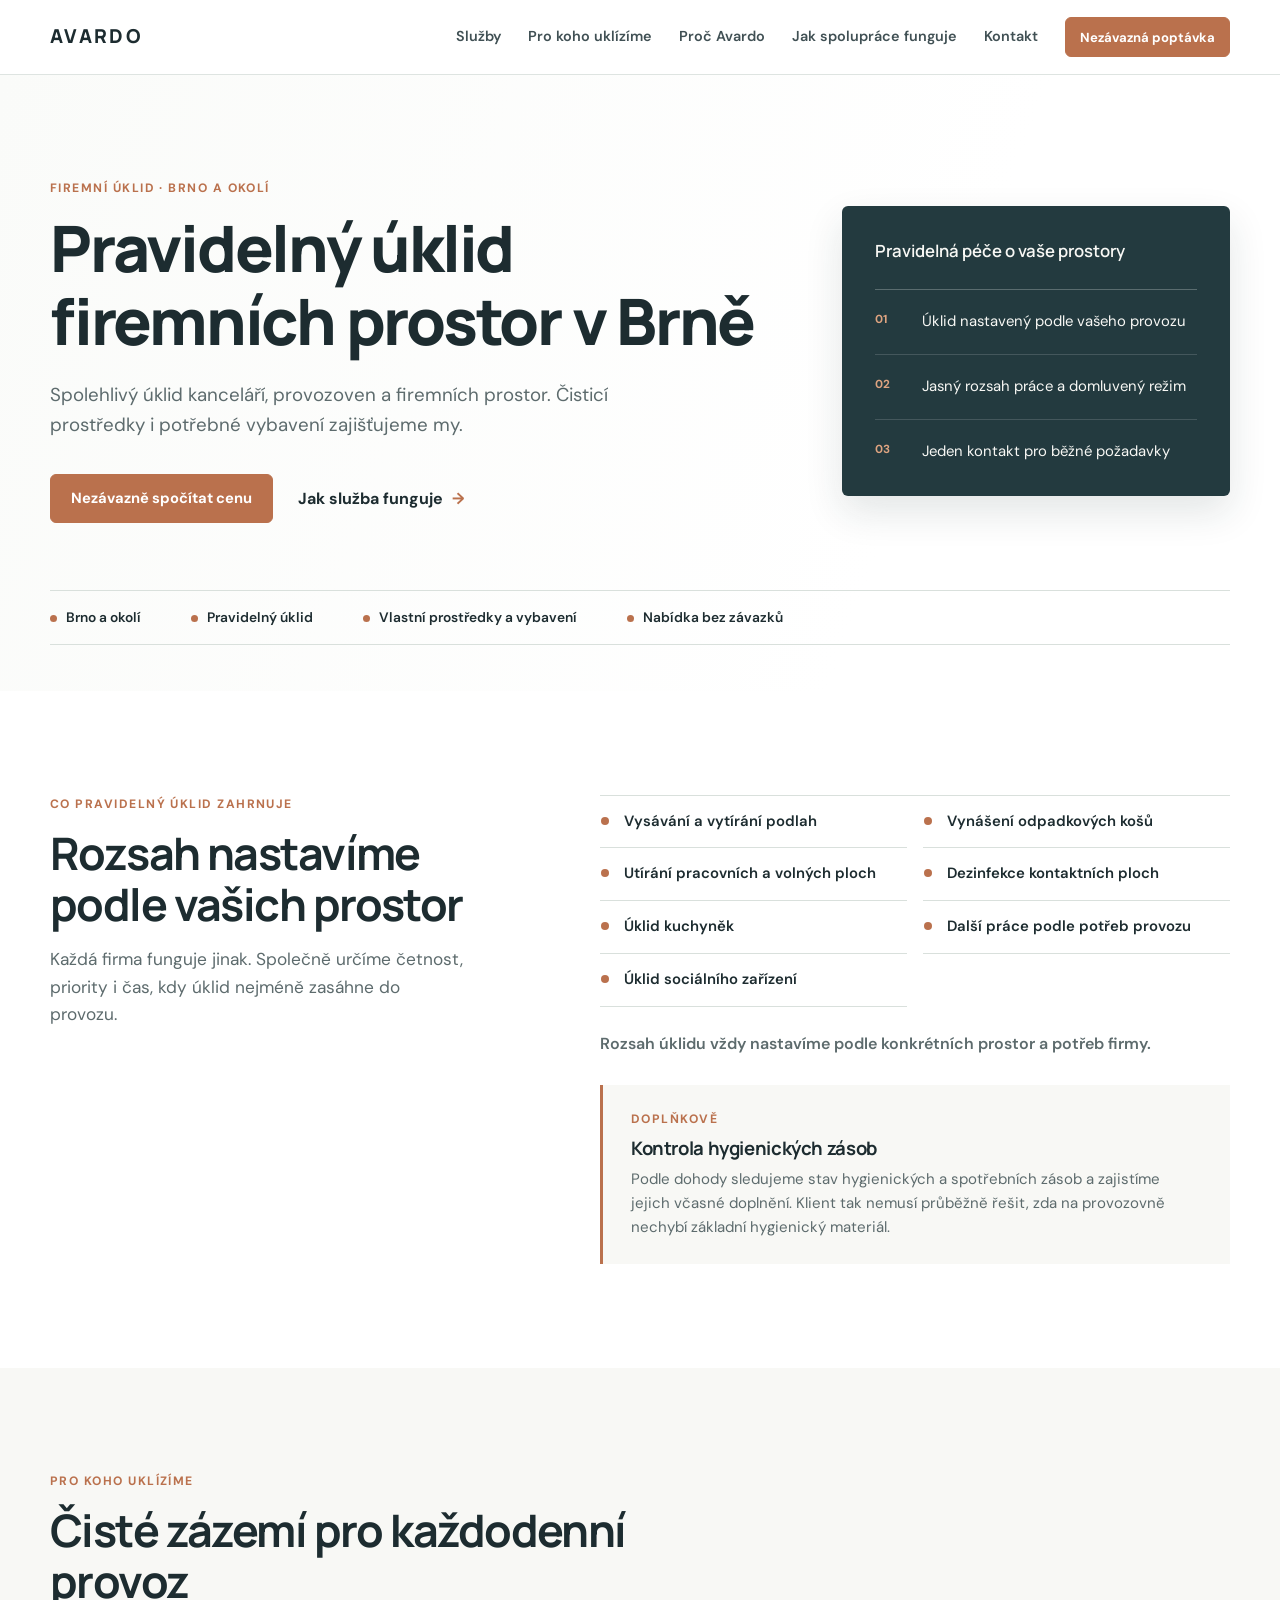
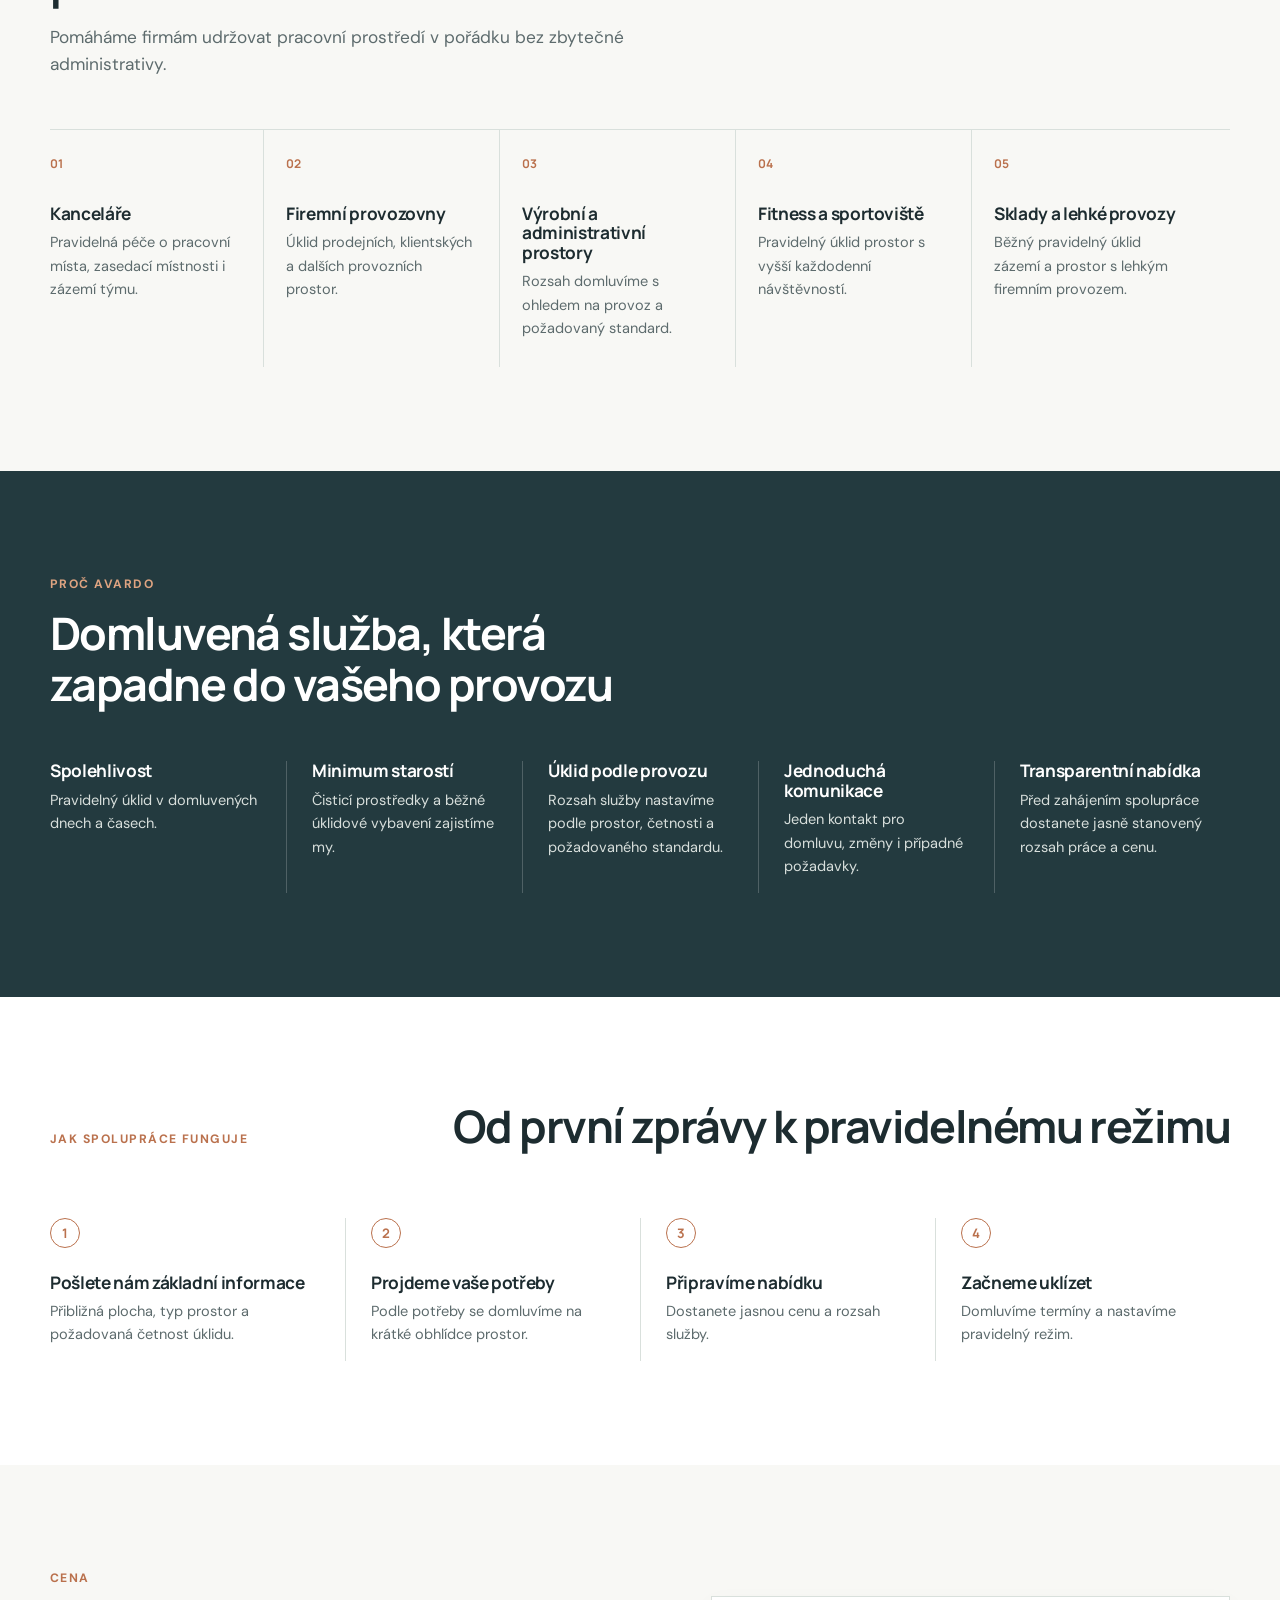
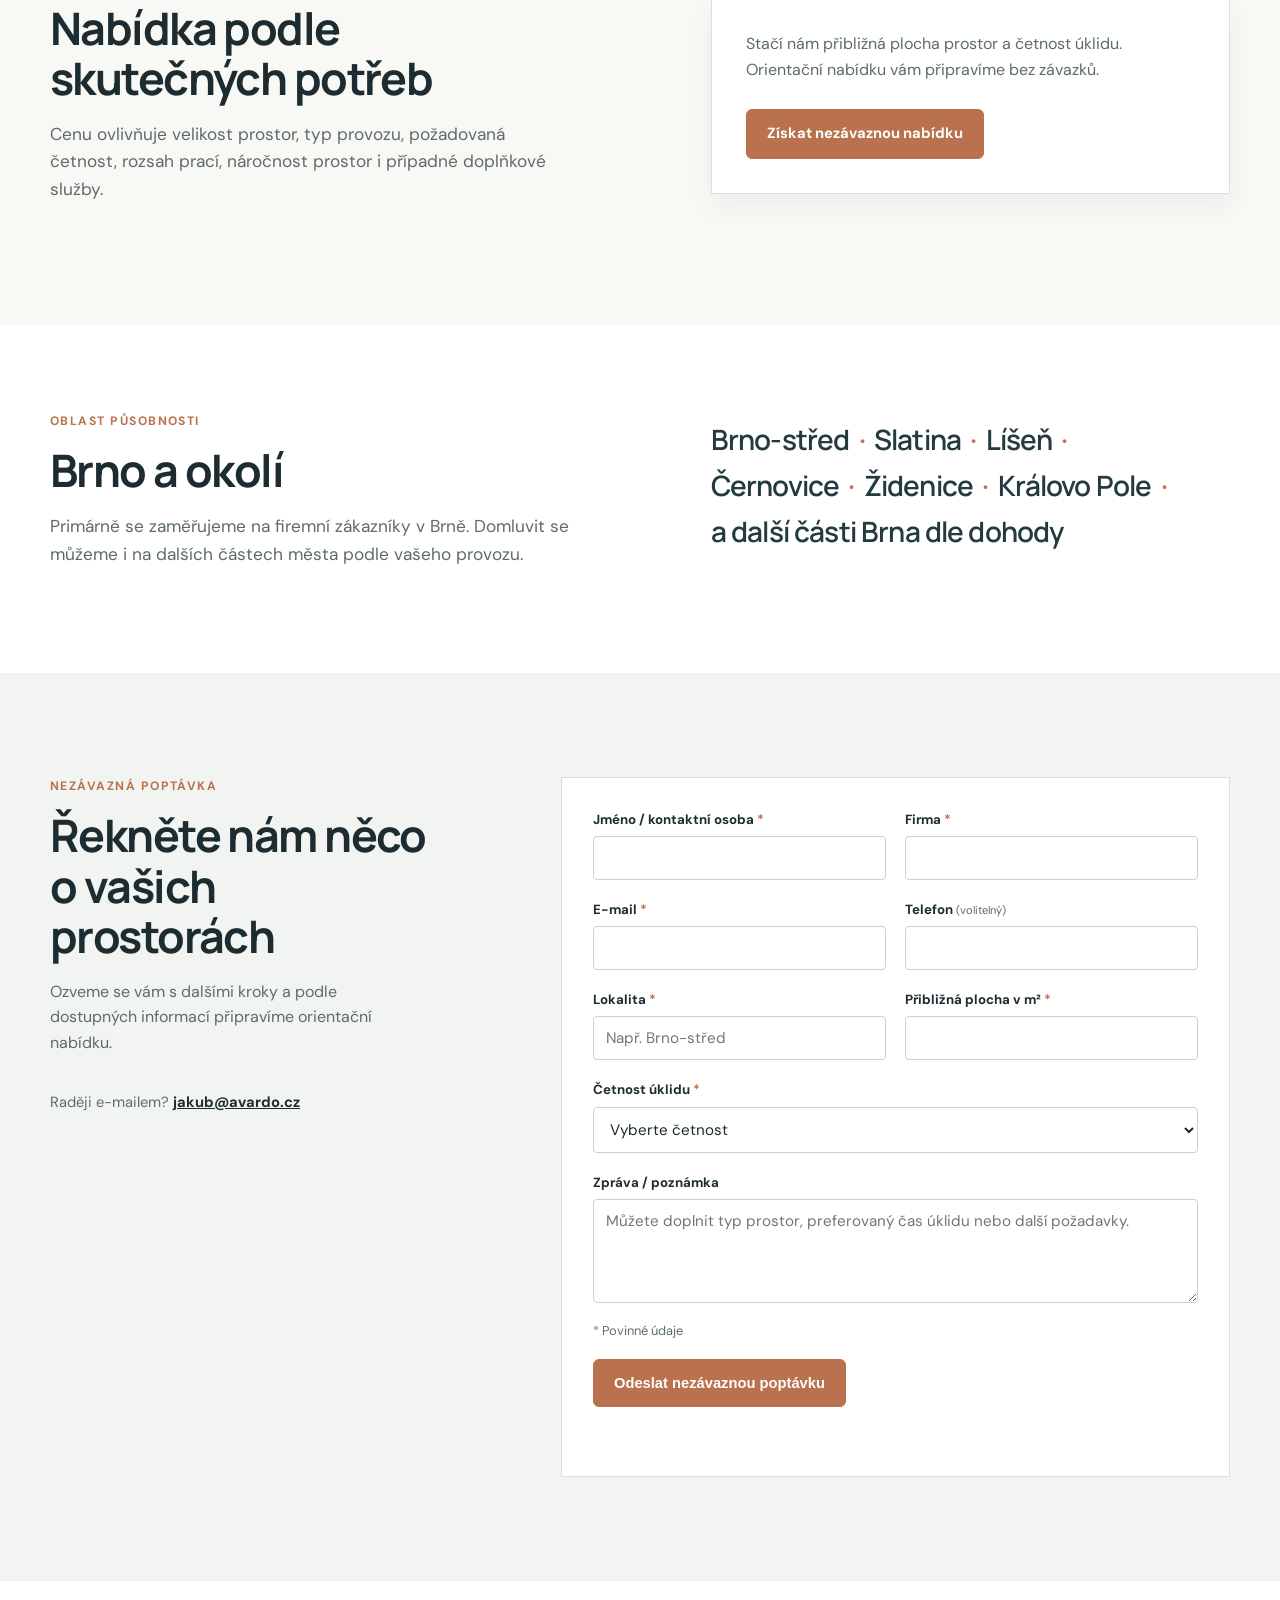
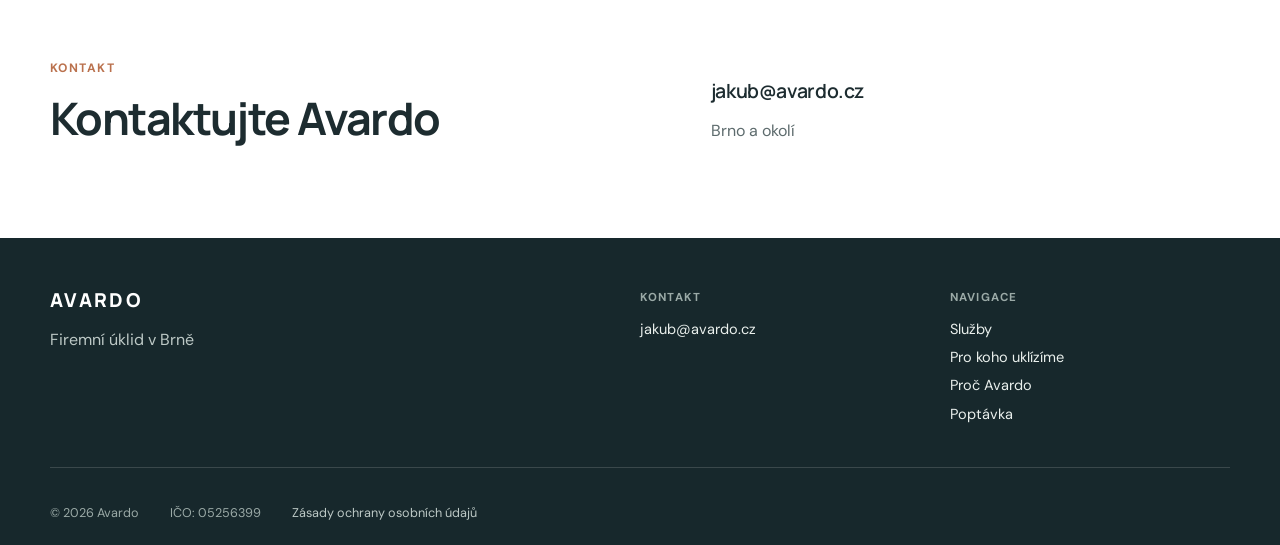
==== index.html @ 6379c959 "Initial Avardo website" ====
<!doctype html>
<html lang="cs">
<head>
  <meta charset="utf-8">
  <meta name="viewport" content="width=device-width, initial-scale=1">
  <meta name="description" content="Pravidelný úklid kanceláří, provozoven a firemních prostor v Brně. Spolehlivá služba, vlastní prostředky a nezávazná cenová nabídka.">
  <meta name="theme-color" content="#233a3f">
  <meta property="og:type" content="website">
  <meta property="og:locale" content="cs_CZ">
  <meta property="og:title" content="Avardo | Firemní úklid Brno">
  <meta property="og:description" content="Pravidelný úklid kanceláří, provozoven a firemních prostor v Brně.">
  <meta property="og:url" content="https://avardo.cz/">
  <meta property="og:image" content="https://avardo.cz/og-image.jpg">
  <meta property="og:image:alt" content="Avardo – firemní úklid v Brně">
  <meta property="og:site_name" content="Avardo">
  <link rel="canonical" href="https://avardo.cz/">
  <link rel="icon" href="favicon.svg" type="image/svg+xml">
  <link rel="stylesheet" href="styles.css">
  <title>Avardo | Firemní úklid Brno</title>
  <script type="application/ld+json">
    {
      "@context": "https://schema.org",
      "@type": "ProfessionalService",
      "name": "Avardo",
      "url": "https://avardo.cz/",
      "email": "jakub@avardo.cz",
      "identifier": {
        "@type": "PropertyValue",
        "propertyID": "IČO",
        "value": "05256399"
      },
      "areaServed": { "@type": "City", "name": "Brno" },
      "description": "Pravidelný úklid kanceláří, provozoven a firemních prostor v Brně."
    }
  </script>
</head>
<body>
  <a class="skip-link" href="#main-content">Přeskočit na obsah</a>
  <header class="site-header">
    <div class="container nav-wrap">
      <a class="brand" href="#uvod" aria-label="Avardo – úvodní stránka">AVARDO</a>
      <button class="menu-toggle" type="button" aria-expanded="false" aria-controls="primary-navigation">
        <span class="sr-only">Otevřít menu</span><span></span><span></span><span></span>
      </button>
      <nav id="primary-navigation" class="primary-nav" aria-label="Hlavní navigace">
        <a href="#sluzby">Služby</a>
        <a href="#pro-koho">Pro koho uklízíme</a>
        <a href="#proc-avardo">Proč Avardo</a>
        <a href="#jak-to-funguje">Jak spolupráce funguje</a>
        <a href="#kontakt">Kontakt</a>
        <a class="button button-small nav-cta" href="#poptavka">Nezávazná poptávka</a>
      </nav>
    </div>
  </header>

  <main id="main-content">
    <section id="uvod" class="hero section">
      <div class="container hero-grid">
        <div class="hero-copy">
          <p class="eyebrow">Firemní úklid · Brno a okolí</p>
          <h1>Pravidelný úklid firemních prostor v Brně</h1>
          <p class="lead">Spolehlivý úklid kanceláří, provozoven a firemních prostor. Čisticí prostředky i potřebné vybavení zajišťujeme my.</p>
          <div class="hero-actions">
            <a class="button" href="#poptavka">Nezávazně spočítat cenu</a>
            <a class="text-link" href="#jak-to-funguje">Jak služba funguje <span aria-hidden="true">→</span></a>
          </div>
        </div>
        <div class="hero-panel" aria-label="Přehled služeb Avardo">
          <p class="panel-label">Pravidelná péče o vaše prostory</p>
          <div class="panel-line"></div>
          <ul>
            <li><span>01</span> Úklid nastavený podle vašeho provozu</li>
            <li><span>02</span> Jasný rozsah práce a domluvený režim</li>
            <li><span>03</span> Jeden kontakt pro běžné požadavky</li>
          </ul>
        </div>
      </div>
      <div class="container trust-points" aria-label="Hlavní výhody">
        <span>Brno a okolí</span><span>Pravidelný úklid</span><span>Vlastní prostředky a vybavení</span><span>Nabídka bez závazků</span>
      </div>
    </section>

    <section id="sluzby" class="section">
      <div class="container services-layout">
        <div class="section-heading">
          <p class="eyebrow">Co pravidelný úklid zahrnuje</p>
          <h2>Rozsah nastavíme podle vašich prostor</h2>
          <p>Každá firma funguje jinak. Společně určíme četnost, priority i čas, kdy úklid nejméně zasáhne do provozu.</p>
        </div>
        <div class="services-content">
          <ul class="check-list">
            <li>Vysávání a vytírání podlah</li>
            <li>Utírání pracovních a volných ploch</li>
            <li>Úklid kuchyněk</li>
            <li>Úklid sociálního zařízení</li>
            <li>Vynášení odpadkových košů</li>
            <li>Dezinfekce kontaktních ploch</li>
            <li>Další práce podle potřeb provozu</li>
          </ul>
          <p class="service-note">Rozsah úklidu vždy nastavíme podle konkrétních prostor a potřeb firmy.</p>
          <aside class="supply-note">
            <p class="eyebrow">Doplňkově</p>
            <h3>Kontrola hygienických zásob</h3>
            <p>Podle dohody sledujeme stav hygienických a spotřebních zásob a zajistíme jejich včasné doplnění. Klient tak nemusí průběžně řešit, zda na provozovně nechybí základní hygienický materiál.</p>
          </aside>
        </div>
      </div>
    </section>

    <section id="pro-koho" class="section section-tint">
      <div class="container">
        <div class="section-heading">
          <p class="eyebrow">Pro koho uklízíme</p>
          <h2>Čisté zázemí pro každodenní provoz</h2>
          <p>Pomáháme firmám udržovat pracovní prostředí v pořádku bez zbytečné administrativy.</p>
        </div>
        <div class="space-list">
          <article><span class="item-number">01</span><h3>Kanceláře</h3><p>Pravidelná péče o pracovní místa, zasedací místnosti i zázemí týmu.</p></article>
          <article><span class="item-number">02</span><h3>Firemní provozovny</h3><p>Úklid prodejních, klientských a dalších provozních prostor.</p></article>
          <article><span class="item-number">03</span><h3>Výrobní a administrativní prostory</h3><p>Rozsah domluvíme s ohledem na provoz a požadovaný standard.</p></article>
          <article><span class="item-number">04</span><h3>Fitness a sportoviště</h3><p>Pravidelný úklid prostor s vyšší každodenní návštěvností.</p></article>
          <article><span class="item-number">05</span><h3>Sklady a lehké provozy</h3><p>Běžný pravidelný úklid zázemí a prostor s lehkým firemním provozem.</p></article>
        </div>
      </div>
    </section>

    <section id="proc-avardo" class="section section-dark">
      <div class="container">
        <div class="section-heading">
          <p class="eyebrow">Proč Avardo</p>
          <h2>Domluvená služba, která zapadne do vašeho provozu</h2>
        </div>
        <div class="benefit-grid">
          <article><h3>Spolehlivost</h3><p>Pravidelný úklid v domluvených dnech a časech.</p></article>
          <article><h3>Minimum starostí</h3><p>Čisticí prostředky a běžné úklidové vybavení zajistíme my.</p></article>
          <article><h3>Úklid podle provozu</h3><p>Rozsah služby nastavíme podle prostor, četnosti a požadovaného standardu.</p></article>
          <article><h3>Jednoduchá komunikace</h3><p>Jeden kontakt pro domluvu, změny i případné požadavky.</p></article>
          <article><h3>Transparentní nabídka</h3><p>Před zahájením spolupráce dostanete jasně stanovený rozsah práce a cenu.</p></article>
        </div>
      </div>
    </section>

    <section id="jak-to-funguje" class="section">
      <div class="container">
        <div class="section-heading process-heading">
          <p class="eyebrow">Jak spolupráce funguje</p>
          <h2>Od první zprávy k pravidelnému režimu</h2>
        </div>
        <ol class="process-list">
          <li><span>1</span><div><h3>Pošlete nám základní informace</h3><p>Přibližná plocha, typ prostor a požadovaná četnost úklidu.</p></div></li>
          <li><span>2</span><div><h3>Projdeme vaše potřeby</h3><p>Podle potřeby se domluvíme na krátké obhlídce prostor.</p></div></li>
          <li><span>3</span><div><h3>Připravíme nabídku</h3><p>Dostanete jasnou cenu a rozsah služby.</p></div></li>
          <li><span>4</span><div><h3>Začneme uklízet</h3><p>Domluvíme termíny a nastavíme pravidelný režim.</p></div></li>
        </ol>
      </div>
    </section>

    <section class="section section-tint pricing">
      <div class="container pricing-grid">
        <div class="section-heading">
          <p class="eyebrow">Cena</p>
          <h2>Nabídka podle skutečných potřeb</h2>
          <p>Cenu ovlivňuje velikost prostor, typ provozu, požadovaná četnost, rozsah prací, náročnost prostor i případné doplňkové služby.</p>
        </div>
        <div class="pricing-card">
          <p>Stačí nám přibližná plocha prostor a četnost úklidu. Orientační nabídku vám připravíme bez závazků.</p>
          <a class="button" href="#poptavka">Získat nezávaznou nabídku</a>
        </div>
      </div>
    </section>

    <section class="section coverage">
      <div class="container coverage-grid">
        <div class="section-heading">
          <p class="eyebrow">Oblast působnosti</p>
          <h2>Brno a okolí</h2>
          <p>Primárně se zaměřujeme na firemní zákazníky v Brně. Domluvit se můžeme i na dalších částech města podle vašeho provozu.</p>
        </div>
        <p class="districts">Brno-střed <span>·</span> Slatina <span>·</span> Líšeň <span>·</span> Černovice <span>·</span> Židenice <span>·</span> Královo Pole <span>·</span> a další části Brna dle dohody</p>
      </div>
    </section>

    <section id="poptavka" class="section inquiry-section">
      <div class="container inquiry-grid">
        <div class="inquiry-intro">
          <p class="eyebrow">Nezávazná poptávka</p>
          <h2>Řekněte nám něco o vašich prostorách</h2>
          <p>Ozveme se vám s dalšími kroky a podle dostupných informací připravíme orientační nabídku.</p>
          <p class="form-contact">Raději e-mailem? <a href="mailto:jakub@avardo.cz">jakub@avardo.cz</a></p>
        </div>
        <form class="inquiry-form" id="inquiry-form" method="post" data-endpoint="https://formspree.io/f/xppwekqz" novalidate>
          <div class="form-grid">
            <div class="field"><label for="name">Jméno / kontaktní osoba <em>*</em></label><input id="name" name="name" type="text" autocomplete="name" required></div>
            <div class="field"><label for="company">Firma <em>*</em></label><input id="company" name="company" type="text" autocomplete="organization" required></div>
            <div class="field"><label for="email">E-mail <em>*</em></label><input id="email" name="email" type="email" autocomplete="email" required></div>
            <div class="field"><label for="phone">Telefon <small>(volitelný)</small></label><input id="phone" name="phone" type="tel" autocomplete="tel"></div>
            <div class="field"><label for="location">Lokalita <em>*</em></label><input id="location" name="location" type="text" placeholder="Např. Brno-střed" required></div>
            <div class="field"><label for="area">Přibližná plocha v m² <em>*</em></label><input id="area" name="area" type="number" min="1" inputmode="numeric" required></div>
            <div class="field field-full"><label for="frequency">Četnost úklidu <em>*</em></label><select id="frequency" name="frequency" required><option value="">Vyberte četnost</option><option>1× týdně</option><option>2× týdně</option><option>3× týdně</option><option>5× týdně</option><option>Jiná</option></select></div>
            <div class="field field-full"><label for="message">Zpráva / poznámka</label><textarea id="message" name="message" rows="4" placeholder="Můžete doplnit typ prostor, preferovaný čas úklidu nebo další požadavky."></textarea></div>
          </div>
          <p class="required-note"><em>*</em> Povinné údaje</p>
          <button class="button" type="submit">Odeslat nezávaznou poptávku</button>
          <p id="form-status" class="form-status" aria-live="polite"></p>
        </form>
      </div>
    </section>

    <section id="kontakt" class="section contact-section">
      <div class="container contact-grid">
        <div><p class="eyebrow">Kontakt</p><h2>Kontaktujte Avardo</h2></div>
        <div class="contact-details">
          <a href="mailto:jakub@avardo.cz">jakub@avardo.cz</a>
          <p>Brno a okolí</p>
        </div>
      </div>
    </section>
  </main>

  <footer class="site-footer">
    <div class="container footer-grid">
      <div><a class="brand" href="#uvod">AVARDO</a><p>Firemní úklid v Brně</p></div>
      <div><p class="footer-label">Kontakt</p><a href="mailto:jakub@avardo.cz">jakub@avardo.cz</a></div>
      <div><p class="footer-label">Navigace</p><a href="#sluzby">Služby</a><a href="#pro-koho">Pro koho uklízíme</a><a href="#proc-avardo">Proč Avardo</a><a href="#poptavka">Poptávka</a></div>
    </div>
    <div class="container footer-bottom"><span>© <span id="current-year"></span> Avardo</span><span>IČO: 05256399</span><a href="ochrana-osobnich-udaju.html">Zásady ochrany osobních údajů</a></div>
  </footer>
  <script src="script.js"></script>
</body>
</html>
---- styles.css ----
@import url('https://fonts.googleapis.com/css2?family=DM+Sans:wght@400;500;600;700&family=Manrope:wght@500;600;700;800&display=swap');

:root { --ink:#1d2c30; --muted:#5d6b6d; --pine:#233a3f; --accent:#ba714d; --paper:#f8f8f5; --wash:#edf1ed; --line:#d9e0dc; --white:#fff; --radius:6px; --content:1180px; }
* { box-sizing:border-box; }
html { scroll-behavior:smooth; scroll-padding-top:86px; }
body { margin:0; color:var(--ink); background:var(--white); font:400 16px/1.6 "DM Sans",Arial,sans-serif; }
h1,h2,h3,p { margin-top:0; } h1,h2,h3 { font-family:Manrope,Arial,sans-serif; line-height:1.13; letter-spacing:-.035em; }
h1 { max-width:760px; font-size:clamp(2.45rem,5vw,4.7rem); margin-bottom:23px; font-weight:800; } h2 { font-size:clamp(1.85rem,3.5vw,3rem); margin-bottom:17px; } h3 { font-size:1.08rem; margin-bottom:8px; letter-spacing:-.02em; }
a { color:inherit; } a:focus-visible,button:focus-visible,input:focus-visible,select:focus-visible,textarea:focus-visible { outline:3px solid #cb8e6e; outline-offset:3px; }
.container { width:min(var(--content),calc(100% - 48px)); margin-inline:auto; }.section { padding:104px 0; }.section-tint { background:var(--paper); }
.eyebrow { color:var(--accent); margin-bottom:14px; text-transform:uppercase; font-size:.76rem; letter-spacing:.12em; font-weight:700; }.section-heading { max-width:660px; }.section-heading>p:not(.eyebrow) { color:var(--muted); font-size:1.08rem; }
.site-header { position:sticky; top:0; z-index:10; background:rgb(255 255 255 / .94); border-bottom:1px solid rgb(217 224 220 / .85); backdrop-filter:blur(10px); }.nav-wrap { min-height:74px; display:flex; align-items:center; justify-content:space-between; }
.brand { font:800 1.2rem/1 Manrope,sans-serif; letter-spacing:.12em; text-decoration:none; }.primary-nav { display:flex; align-items:center; gap:27px; }.primary-nav>a:not(.button) { color:#405054; font-size:.9rem; font-weight:600; text-decoration:none; }.primary-nav>a:not(.button):hover { color:var(--accent); }
.button { display:inline-flex; align-items:center; justify-content:center; min-height:48px; padding:12px 20px; border:1px solid var(--accent); border-radius:var(--radius); background:var(--accent); color:white; font-weight:700; font-size:.92rem; text-decoration:none; cursor:pointer; transition:background .18s,transform .18s,border-color .18s; }.button:hover { background:#a95f3d; border-color:#a95f3d; transform:translateY(-1px); }.button-small { min-height:40px; padding:8px 14px; font-size:.82rem; }.menu-toggle { display:none; }
.hero { padding:104px 0 46px; background:linear-gradient(110deg,#fafbf9 0%,#fff 70%); }.hero-grid { display:grid; grid-template-columns:minmax(0,1.3fr) minmax(290px,.7fr); align-items:center; gap:72px; }.lead { max-width:640px; color:var(--muted); font-size:1.17rem; }.hero-actions { display:flex; align-items:center; gap:25px; margin-top:34px; }.text-link { font-weight:700; text-decoration:none; }.text-link span { color:var(--accent); margin-left:5px; transition:margin .15s; }.text-link:hover span { margin-left:9px; }
.hero-panel { padding:33px; background:var(--pine); color:#f8f8f5; border-radius:var(--radius); box-shadow:0 16px 38px rgb(26 47 49 / .12); }.panel-label { font:600 1.05rem Manrope,sans-serif; }.panel-line { height:1px; background:rgb(255 255 255 / .25); margin:27px 0 0; }.hero-panel ul { padding:0; margin:0; list-style:none; }.hero-panel li { display:grid; grid-template-columns:34px 1fr; gap:13px; padding:20px 0; border-bottom:1px solid rgb(255 255 255 / .15); font-size:.93rem; }.hero-panel li:last-child { border:0; padding-bottom:0; }.hero-panel li span { color:#dfa481; font-size:.73rem; font-weight:700; }
.trust-points { display:flex; flex-wrap:wrap; gap:0; margin-top:67px; border-top:1px solid var(--line); border-bottom:1px solid var(--line); }.trust-points span { padding:15px 25px 15px 0; margin-right:25px; font-size:.86rem; font-weight:600; }.trust-points span::before { content:""; display:inline-block; width:7px; height:7px; margin-right:9px; background:var(--accent); border-radius:50%; }
.space-list { display:grid; grid-template-columns:repeat(5,1fr); gap:0; margin-top:50px; border-top:1px solid var(--line); }.space-list article { min-height:210px; padding:25px 22px 12px 0; margin-right:22px; border-right:1px solid var(--line); }.space-list article:last-child { border:0; }.space-list p { color:var(--muted); font-size:.91rem; }.item-number { color:var(--accent); display:block; margin-bottom:32px; font:700 .75rem Manrope,sans-serif; }
.services-layout { display:grid; grid-template-columns:.8fr 1.2fr; gap:11%; }.check-list { padding:0; margin:0; list-style:none; columns:2; border-top:1px solid var(--line); }.check-list li { position:relative; break-inside:avoid; padding:14px 6px 14px 24px; border-bottom:1px solid var(--line); font-weight:600; font-size:.93rem; }.check-list li::before { content:""; position:absolute; left:1px; top:21px; width:8px; height:8px; border-radius:50%; background:var(--accent); }.service-note { margin:24px 0 29px; color:var(--muted); font-weight:600; }.supply-note { padding:25px 28px; border-left:3px solid var(--accent); background:var(--paper); }.supply-note .eyebrow { margin-bottom:8px; }.supply-note h3 { margin-bottom:8px; font-size:1.16rem; }.supply-note p:last-child { color:var(--muted); margin-bottom:0; font-size:.94rem; }
.section-dark { background:var(--pine); color:#fff; }.section-dark .eyebrow { color:#dfa481; }.benefit-grid { display:grid; grid-template-columns:repeat(5,1fr); margin-top:52px; }.benefit-grid article { padding:0 25px; border-left:1px solid rgb(255 255 255 / .2); }.benefit-grid article:first-child { padding-left:0; border:0; }.benefit-grid p { color:#d8dfdc; font-size:.91rem; }
.process-heading { max-width:none; display:flex; align-items:baseline; justify-content:space-between; }.process-list { display:grid; grid-template-columns:repeat(4,1fr); padding:0; margin:49px 0 0; list-style:none; counter-reset:process; }.process-list li { padding:0 25px; border-left:1px solid var(--line); }.process-list li:first-child { padding-left:0; border:0; }.process-list li>span { display:flex; align-items:center; justify-content:center; width:30px; height:30px; margin-bottom:25px; color:var(--accent); border:1px solid var(--accent); border-radius:50%; font:700 .82rem Manrope,sans-serif; }.process-list p { color:var(--muted); font-size:.91rem; }
.pricing-grid,.coverage-grid,.contact-grid { display:grid; grid-template-columns:1fr 1fr; align-items:center; gap:12%; }.pricing-card { padding:34px; background:white; border:1px solid var(--line); box-shadow:0 12px 26px rgb(27 49 51 / .05); }.pricing-card p { color:var(--muted); }.pricing-card .button { margin-top:11px; }
.coverage { padding-block:87px; }.districts { color:var(--pine); max-width:480px; font:600 clamp(1.2rem,2.2vw,1.75rem)/1.65 Manrope,sans-serif; letter-spacing:-.03em; }.districts span { color:var(--accent); padding-inline:4px; }
.inquiry-section { background:#f2f4f1; }.inquiry-grid { display:grid; grid-template-columns:.74fr 1.26fr; gap:10%; }.inquiry-intro>p:not(.eyebrow) { color:var(--muted); max-width:350px; }.form-contact { margin-top:35px; font-size:.92rem; }.form-contact a { color:var(--ink); font-weight:700; }.inquiry-form { padding:31px; background:white; border:1px solid var(--line); }.form-grid { display:grid; grid-template-columns:1fr 1fr; gap:19px; }.field { display:flex; flex-direction:column; gap:6px; }.field-full { grid-column:1/-1; }.field label { font-weight:700; font-size:.83rem; }.field em,.required-note em { color:var(--accent); font-style:normal; }.field small { color:var(--muted); font-weight:400; } input,select,textarea { width:100%; padding:11px 12px; color:var(--ink); border:1px solid #c9d1cc; border-radius:4px; background:white; font:400 .95rem "DM Sans",sans-serif; } select { min-height:43px; } textarea { resize:vertical; }.required-note { color:var(--muted); margin:18px 0; font-size:.8rem; }.form-status { min-height:24px; margin:14px 0 0; font-size:.88rem; font-weight:600; }.form-status.error { color:#a64031; }.form-status.success { color:#356848; }
.contact-section { padding-block:78px; }.contact-details { display:flex; flex-direction:column; gap:7px; }.contact-details a { font:600 1.22rem Manrope,sans-serif; letter-spacing:-.02em; text-decoration:none; }.contact-details a:hover { color:var(--accent); }.contact-details p { margin:7px 0 0; color:var(--muted); }
.site-footer { padding:51px 0 22px; background:#17282c; color:#eaf0ed; }.site-footer .brand { color:white; }.footer-grid { display:grid; grid-template-columns:2fr 1fr 1fr; gap:30px; }.footer-grid p:not(.footer-label) { color:#bdc9c6; margin:12px 0 0; }.footer-grid a:not(.brand) { display:block; margin-bottom:5px; color:#eaf0ed; text-decoration:none; font-size:.91rem; }.footer-grid a:not(.brand):hover,.footer-bottom a:hover { color:#dfa481; }.footer-label { margin-bottom:10px; color:#9baaa7; font-size:.72rem; font-weight:700; letter-spacing:.1em; text-transform:uppercase; }.footer-bottom { display:flex; flex-wrap:wrap; gap:15px 31px; padding-top:35px; margin-top:36px; border-top:1px solid rgb(255 255 255 / .15); color:#9baaa7; font-size:.79rem; }.footer-bottom a { color:#bdc9c6; text-decoration:none; }
.skip-link,.sr-only { position:absolute; }.skip-link { left:8px; top:-60px; padding:10px; background:var(--ink); color:#fff; z-index:20; }.skip-link:focus { top:8px; }.sr-only { width:1px; height:1px; padding:0; overflow:hidden; clip:rect(0,0,0,0); white-space:nowrap; border:0; }
@media (max-width:900px) { .primary-nav { gap:16px; }.primary-nav>a:not(.button) { font-size:.79rem; }.hero-grid,.services-layout,.inquiry-grid { gap:45px; }.space-list { grid-template-columns:repeat(3,1fr); }.space-list article:nth-child(3) { border:0; }.space-list article:nth-child(n+4) { border-top:1px solid var(--line); }.benefit-grid { grid-template-columns:repeat(3,1fr); gap:30px 0; }.benefit-grid article:nth-child(4) { padding-left:0; border:0; }.process-list { grid-template-columns:repeat(2,1fr); gap:35px 0; }.process-list li:nth-child(3) { padding-left:0; border:0; } }
@media (max-width:700px) { .container { width:min(100% - 36px,var(--content)); }.section { padding:70px 0; }.site-header { min-height:65px; }.nav-wrap { min-height:65px; }.menu-toggle { display:flex; flex-direction:column; justify-content:center; gap:4px; width:39px; height:39px; padding:9px; border:0; background:none; cursor:pointer; }.menu-toggle span:not(.sr-only) { display:block; height:2px; background:var(--ink); transition:transform .2s,opacity .2s; }.menu-toggle[aria-expanded="true"] span:nth-child(2) { transform:translateY(6px) rotate(45deg); }.menu-toggle[aria-expanded="true"] span:nth-child(3) { opacity:0; }.menu-toggle[aria-expanded="true"] span:nth-child(4) { transform:translateY(-6px) rotate(-45deg); }.primary-nav { position:absolute; top:65px; left:0; right:0; display:none; align-items:stretch; gap:0; padding:12px 18px 19px; background:#fff; border-bottom:1px solid var(--line); box-shadow:0 10px 20px rgb(31 47 48 / .08); }.primary-nav.is-open { display:flex; flex-direction:column; }.primary-nav>a:not(.button) { padding:12px 4px; font-size:.95rem; }.nav-cta { margin:8px 0 0; }.hero { padding-top:69px; }.hero-grid,.services-layout,.pricing-grid,.coverage-grid,.inquiry-grid,.contact-grid { grid-template-columns:1fr; gap:37px; }.hero-panel { padding:26px; }.trust-points { margin-top:42px; }.trust-points span { width:50%; margin:0; padding:12px 5px; font-size:.78rem; }.space-list { grid-template-columns:1fr 1fr; margin-top:35px; }.space-list article { min-height:0; padding:20px 16px 20px 0; margin-right:16px; }.space-list article:nth-child(2) { border:0; }.space-list article:nth-child(3) { border-right:1px solid var(--line); }.space-list article:nth-child(n+3) { border-top:1px solid var(--line); }.item-number { margin-bottom:20px; }.check-list { columns:1; }.benefit-grid { grid-template-columns:1fr; margin-top:36px; gap:0; }.benefit-grid article,.benefit-grid article:nth-child(4) { padding:19px 0; border:0; border-top:1px solid rgb(255 255 255 / .2); }.benefit-grid article:first-child { border-top:1px solid rgb(255 255 255 / .2); }.benefit-grid p { margin-bottom:0; }.process-heading { display:block; }.process-list { grid-template-columns:1fr; margin-top:35px; gap:0; }.process-list li,.process-list li:nth-child(3) { display:grid; grid-template-columns:45px 1fr; gap:12px; padding:20px 0; border:0; border-top:1px solid var(--line); }.process-list li>span { margin:0; }.process-list p { margin-bottom:0; }.pricing-card,.inquiry-form { padding:24px; }.form-grid { grid-template-columns:1fr; }.field-full { grid-column:auto; }.contact-section { padding-block:60px; }.footer-grid { grid-template-columns:1fr 1fr; }.footer-grid>div:first-child { grid-column:1/-1; }.footer-bottom { margin-top:29px; padding-top:25px; } }
@media (max-width:400px) { .hero-actions { align-items:flex-start; flex-direction:column; gap:18px; }.space-list { grid-template-columns:1fr; }.space-list article,.space-list article:nth-child(3) { margin:0; padding-right:0; border-right:0; border-top:1px solid var(--line); }.space-list article:first-child { border-top:0; }.trust-points span { width:100%; }.footer-grid { grid-template-columns:1fr; }.footer-grid>div:first-child { grid-column:auto; } }
@media (prefers-reduced-motion:reduce) { html { scroll-behavior:auto; } *,*::before,*::after { transition-duration:.01ms!important; animation-duration:.01ms!important; } }
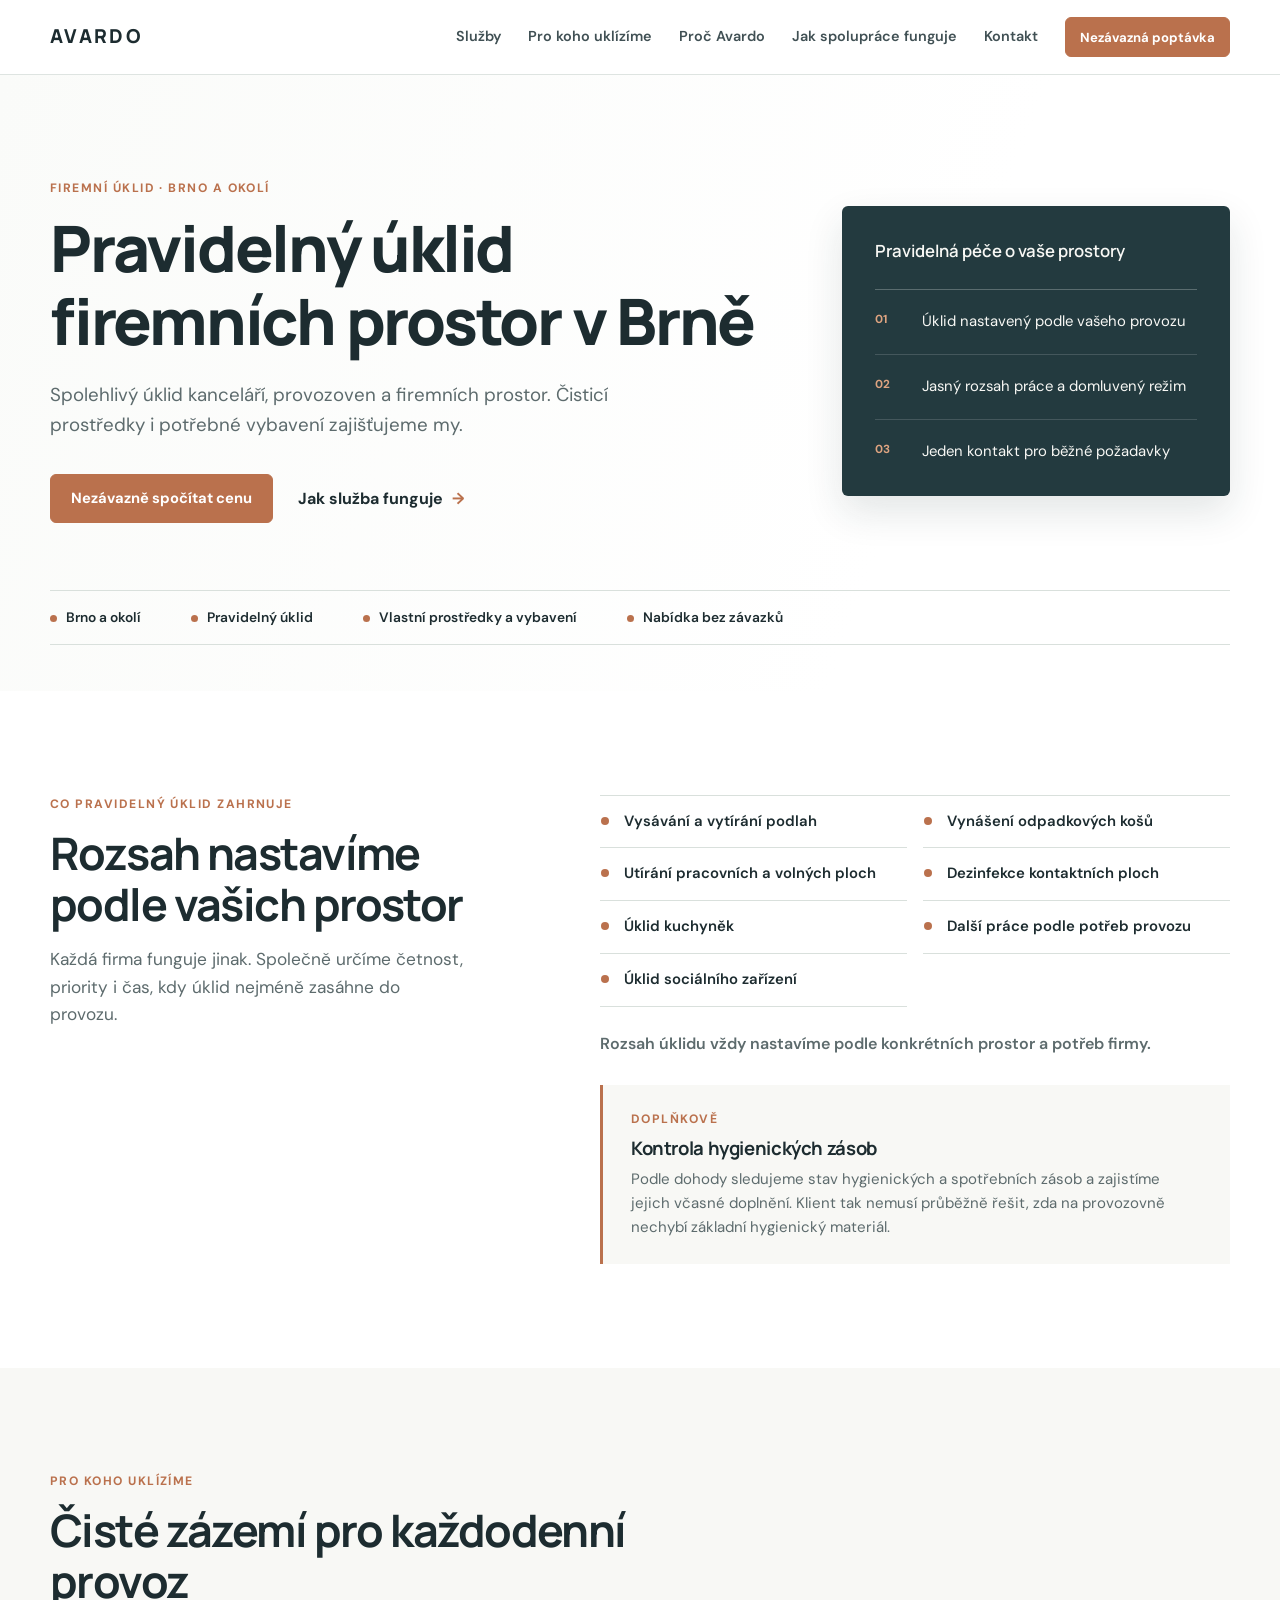
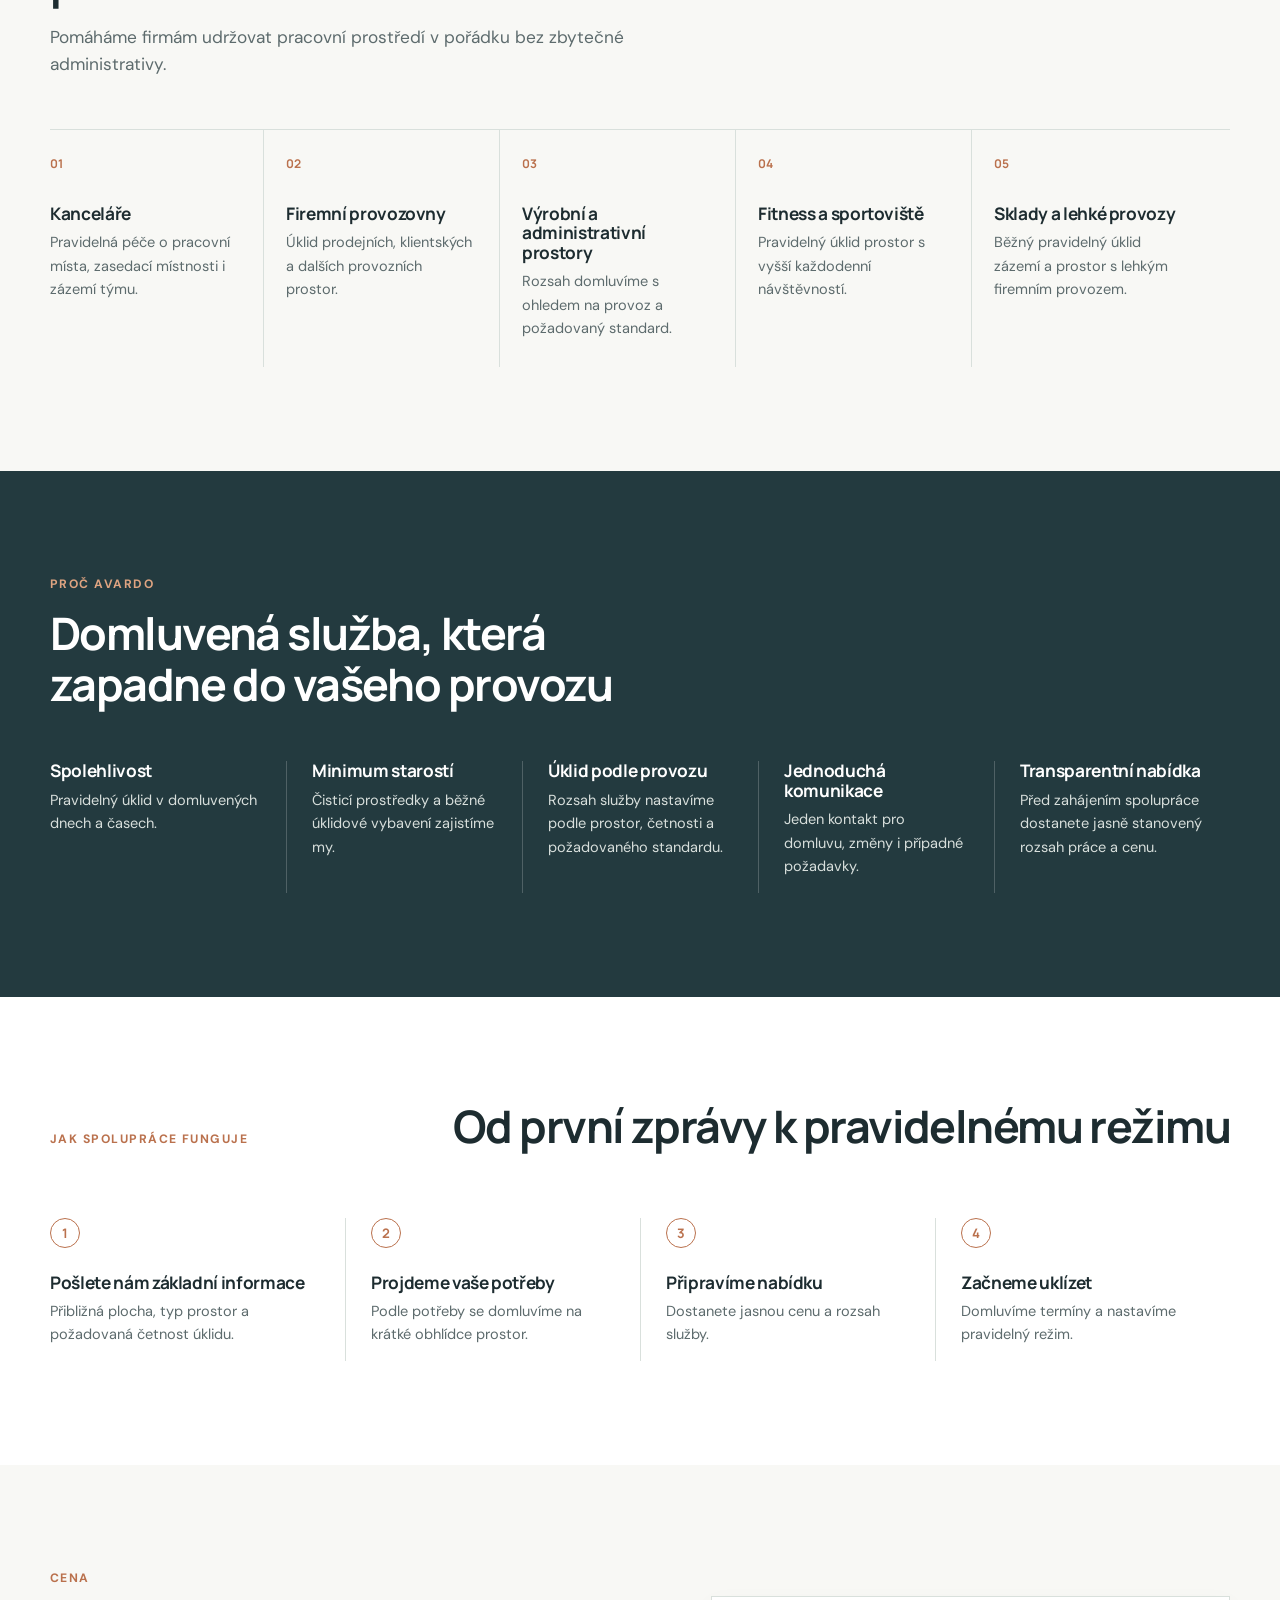
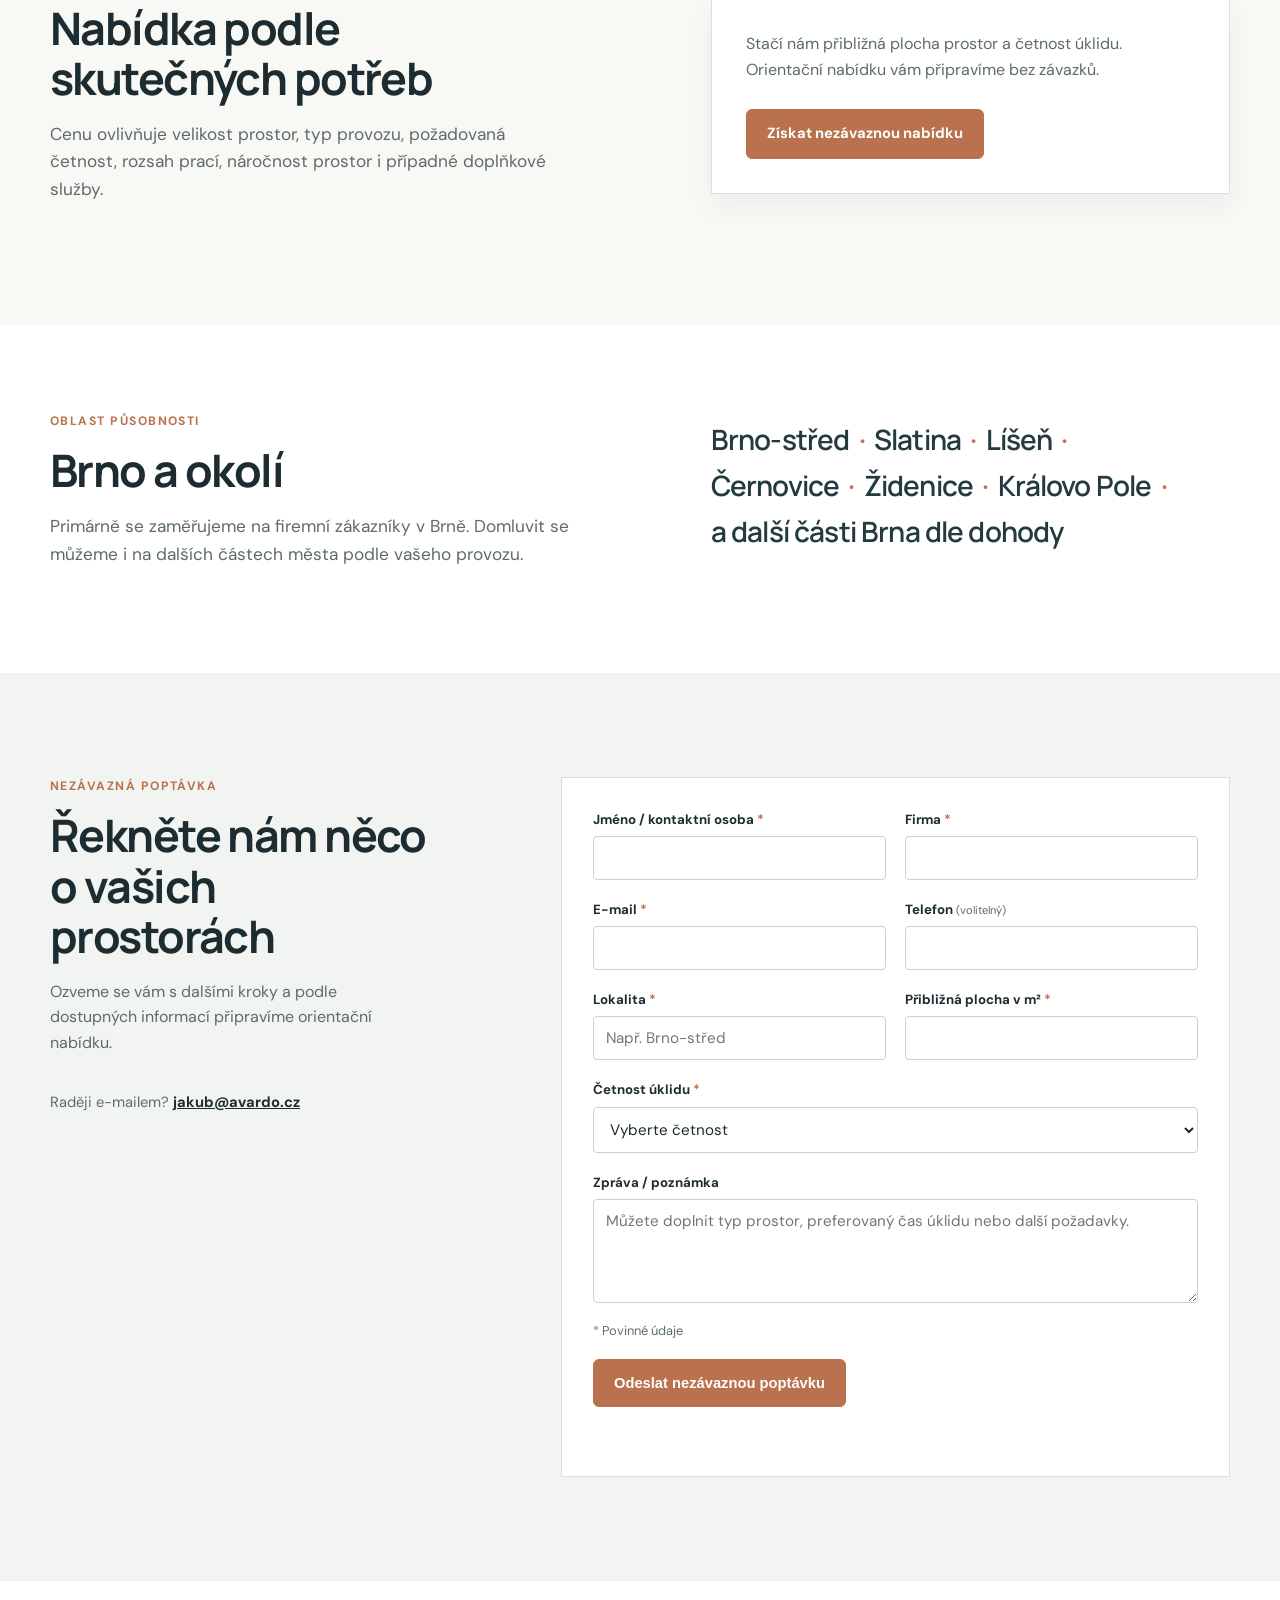
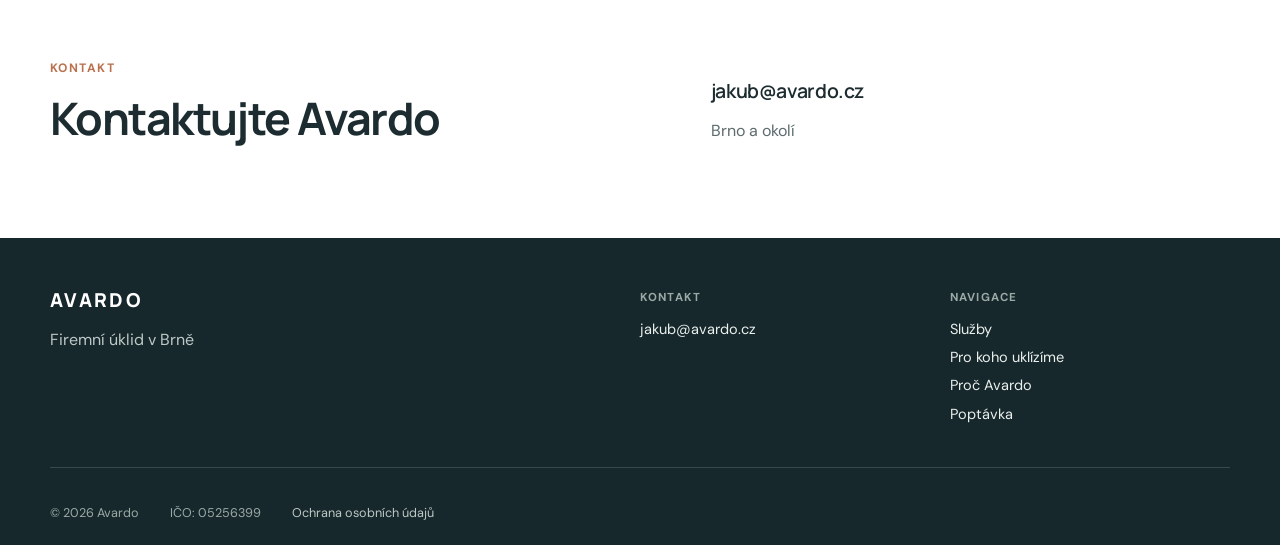
==== commit 56eb6467: "Add GDPR page and company details" ====
--- a/index.html
+++ b/index.html
@@ -223,7 +223,7 @@
       <div><p class="footer-label">Kontakt</p><a href="mailto:jakub@avardo.cz">jakub@avardo.cz</a></div>
       <div><p class="footer-label">Navigace</p><a href="#sluzby">Služby</a><a href="#pro-koho">Pro koho uklízíme</a><a href="#proc-avardo">Proč Avardo</a><a href="#poptavka">Poptávka</a></div>
     </div>
-    <div class="container footer-bottom"><span>© <span id="current-year"></span> Avardo</span><span>IČO: 05256399</span><a href="ochrana-osobnich-udaju.html">Zásady ochrany osobních údajů</a></div>
+    <div class="container footer-bottom"><span>© <span id="current-year"></span> Avardo</span><span>IČO: 05256399</span><a href="ochrana-osobnich-udaju.html">Ochrana osobních údajů</a></div>
   </footer>
   <script src="script.js"></script>
 </body>
--- a/styles.css
+++ b/styles.css
@@ -24,6 +24,7 @@
 .inquiry-section { background:#f2f4f1; }.inquiry-grid { display:grid; grid-template-columns:.74fr 1.26fr; gap:10%; }.inquiry-intro>p:not(.eyebrow) { color:var(--muted); max-width:350px; }.form-contact { margin-top:35px; font-size:.92rem; }.form-contact a { color:var(--ink); font-weight:700; }.inquiry-form { padding:31px; background:white; border:1px solid var(--line); }.form-grid { display:grid; grid-template-columns:1fr 1fr; gap:19px; }.field { display:flex; flex-direction:column; gap:6px; }.field-full { grid-column:1/-1; }.field label { font-weight:700; font-size:.83rem; }.field em,.required-note em { color:var(--accent); font-style:normal; }.field small { color:var(--muted); font-weight:400; } input,select,textarea { width:100%; padding:11px 12px; color:var(--ink); border:1px solid #c9d1cc; border-radius:4px; background:white; font:400 .95rem "DM Sans",sans-serif; } select { min-height:43px; } textarea { resize:vertical; }.required-note { color:var(--muted); margin:18px 0; font-size:.8rem; }.form-status { min-height:24px; margin:14px 0 0; font-size:.88rem; font-weight:600; }.form-status.error { color:#a64031; }.form-status.success { color:#356848; }
 .contact-section { padding-block:78px; }.contact-details { display:flex; flex-direction:column; gap:7px; }.contact-details a { font:600 1.22rem Manrope,sans-serif; letter-spacing:-.02em; text-decoration:none; }.contact-details a:hover { color:var(--accent); }.contact-details p { margin:7px 0 0; color:var(--muted); }
 .site-footer { padding:51px 0 22px; background:#17282c; color:#eaf0ed; }.site-footer .brand { color:white; }.footer-grid { display:grid; grid-template-columns:2fr 1fr 1fr; gap:30px; }.footer-grid p:not(.footer-label) { color:#bdc9c6; margin:12px 0 0; }.footer-grid a:not(.brand) { display:block; margin-bottom:5px; color:#eaf0ed; text-decoration:none; font-size:.91rem; }.footer-grid a:not(.brand):hover,.footer-bottom a:hover { color:#dfa481; }.footer-label { margin-bottom:10px; color:#9baaa7; font-size:.72rem; font-weight:700; letter-spacing:.1em; text-transform:uppercase; }.footer-bottom { display:flex; flex-wrap:wrap; gap:15px 31px; padding-top:35px; margin-top:36px; border-top:1px solid rgb(255 255 255 / .15); color:#9baaa7; font-size:.79rem; }.footer-bottom a { color:#bdc9c6; text-decoration:none; }
+.legal-content { max-width:820px; }.legal-content h2 { margin:43px 0 12px; font-size:clamp(1.45rem,2.5vw,2rem); }.legal-content p { max-width:760px; color:var(--muted); }.legal-content a { color:var(--pine); font-weight:700; }
 .skip-link,.sr-only { position:absolute; }.skip-link { left:8px; top:-60px; padding:10px; background:var(--ink); color:#fff; z-index:20; }.skip-link:focus { top:8px; }.sr-only { width:1px; height:1px; padding:0; overflow:hidden; clip:rect(0,0,0,0); white-space:nowrap; border:0; }
 @media (max-width:900px) { .primary-nav { gap:16px; }.primary-nav>a:not(.button) { font-size:.79rem; }.hero-grid,.services-layout,.inquiry-grid { gap:45px; }.space-list { grid-template-columns:repeat(3,1fr); }.space-list article:nth-child(3) { border:0; }.space-list article:nth-child(n+4) { border-top:1px solid var(--line); }.benefit-grid { grid-template-columns:repeat(3,1fr); gap:30px 0; }.benefit-grid article:nth-child(4) { padding-left:0; border:0; }.process-list { grid-template-columns:repeat(2,1fr); gap:35px 0; }.process-list li:nth-child(3) { padding-left:0; border:0; } }
 @media (max-width:700px) { .container { width:min(100% - 36px,var(--content)); }.section { padding:70px 0; }.site-header { min-height:65px; }.nav-wrap { min-height:65px; }.menu-toggle { display:flex; flex-direction:column; justify-content:center; gap:4px; width:39px; height:39px; padding:9px; border:0; background:none; cursor:pointer; }.menu-toggle span:not(.sr-only) { display:block; height:2px; background:var(--ink); transition:transform .2s,opacity .2s; }.menu-toggle[aria-expanded="true"] span:nth-child(2) { transform:translateY(6px) rotate(45deg); }.menu-toggle[aria-expanded="true"] span:nth-child(3) { opacity:0; }.menu-toggle[aria-expanded="true"] span:nth-child(4) { transform:translateY(-6px) rotate(-45deg); }.primary-nav { position:absolute; top:65px; left:0; right:0; display:none; align-items:stretch; gap:0; padding:12px 18px 19px; background:#fff; border-bottom:1px solid var(--line); box-shadow:0 10px 20px rgb(31 47 48 / .08); }.primary-nav.is-open { display:flex; flex-direction:column; }.primary-nav>a:not(.button) { padding:12px 4px; font-size:.95rem; }.nav-cta { margin:8px 0 0; }.hero { padding-top:69px; }.hero-grid,.services-layout,.pricing-grid,.coverage-grid,.inquiry-grid,.contact-grid { grid-template-columns:1fr; gap:37px; }.hero-panel { padding:26px; }.trust-points { margin-top:42px; }.trust-points span { width:50%; margin:0; padding:12px 5px; font-size:.78rem; }.space-list { grid-template-columns:1fr 1fr; margin-top:35px; }.space-list article { min-height:0; padding:20px 16px 20px 0; margin-right:16px; }.space-list article:nth-child(2) { border:0; }.space-list article:nth-child(3) { border-right:1px solid var(--line); }.space-list article:nth-child(n+3) { border-top:1px solid var(--line); }.item-number { margin-bottom:20px; }.check-list { columns:1; }.benefit-grid { grid-template-columns:1fr; margin-top:36px; gap:0; }.benefit-grid article,.benefit-grid article:nth-child(4) { padding:19px 0; border:0; border-top:1px solid rgb(255 255 255 / .2); }.benefit-grid article:first-child { border-top:1px solid rgb(255 255 255 / .2); }.benefit-grid p { margin-bottom:0; }.process-heading { display:block; }.process-list { grid-template-columns:1fr; margin-top:35px; gap:0; }.process-list li,.process-list li:nth-child(3) { display:grid; grid-template-columns:45px 1fr; gap:12px; padding:20px 0; border:0; border-top:1px solid var(--line); }.process-list li>span { margin:0; }.process-list p { margin-bottom:0; }.pricing-card,.inquiry-form { padding:24px; }.form-grid { grid-template-columns:1fr; }.field-full { grid-column:auto; }.contact-section { padding-block:60px; }.footer-grid { grid-template-columns:1fr 1fr; }.footer-grid>div:first-child { grid-column:1/-1; }.footer-bottom { margin-top:29px; padding-top:25px; } }
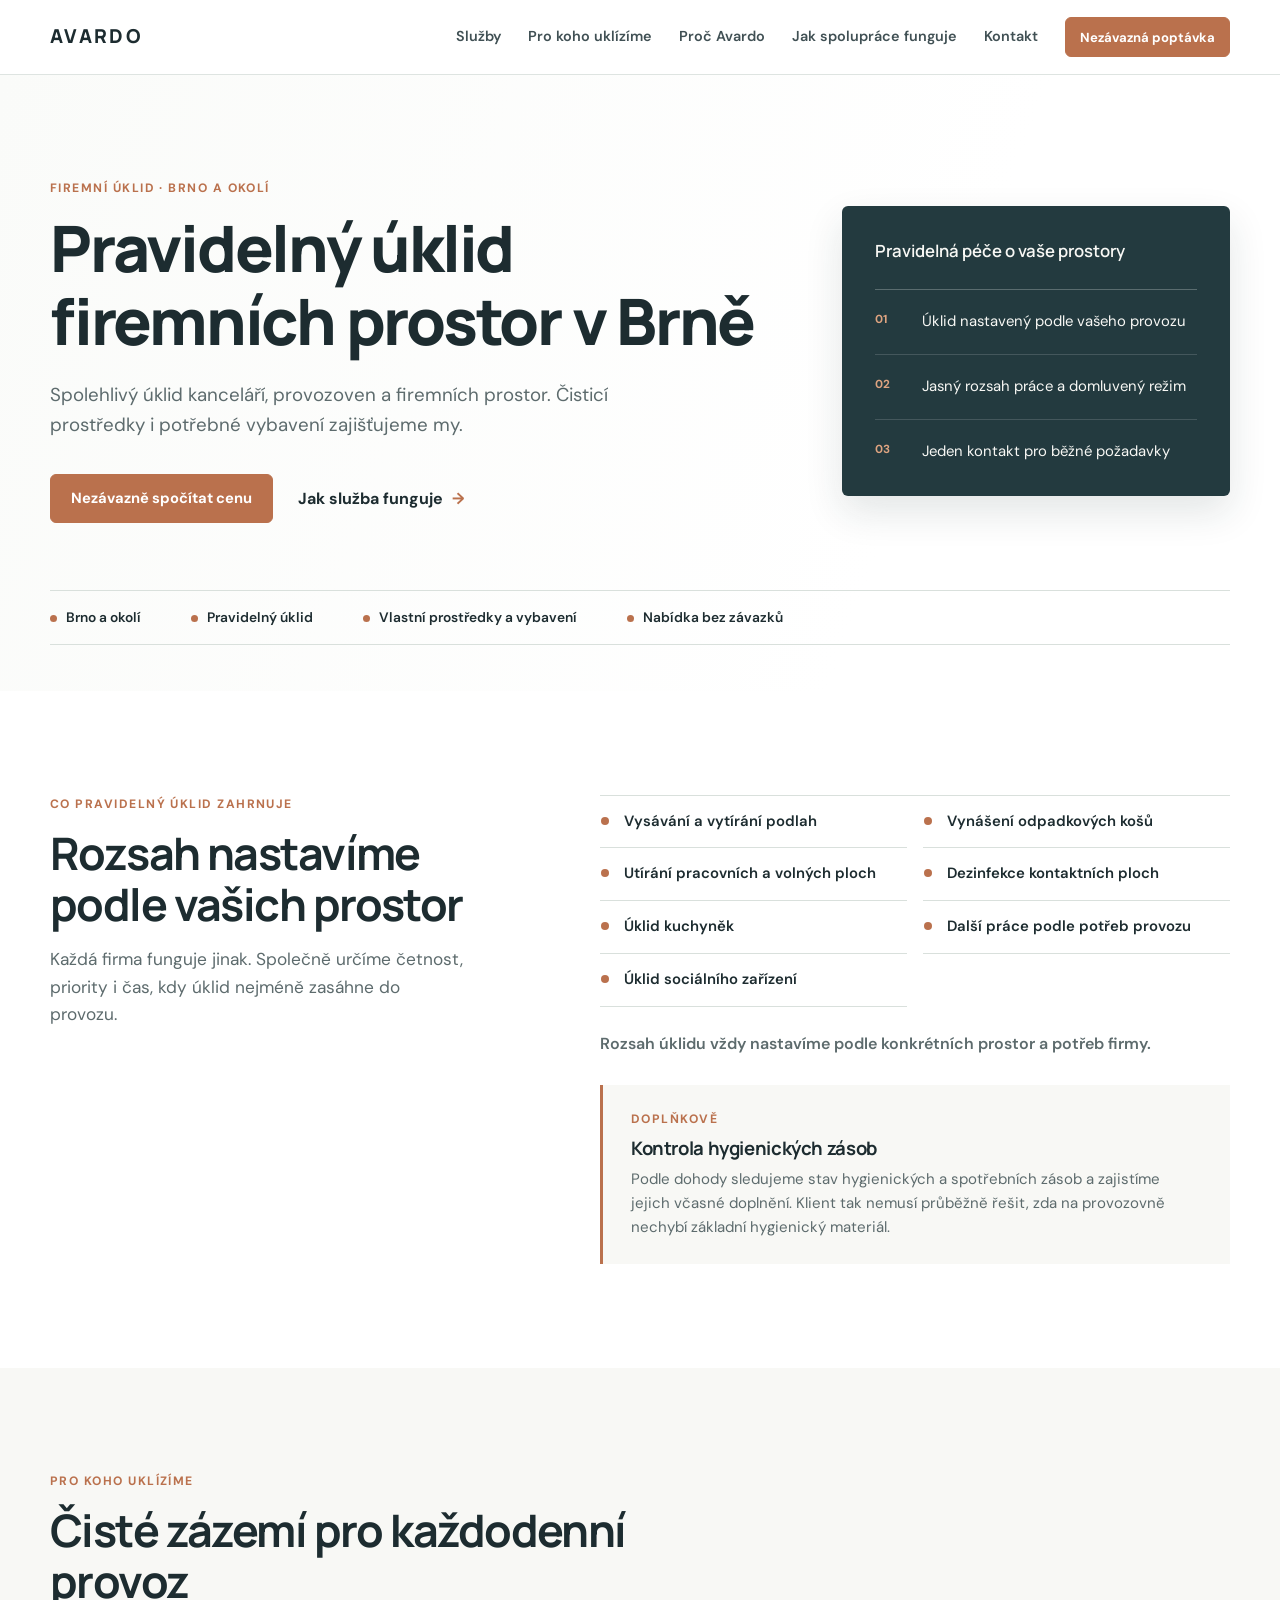
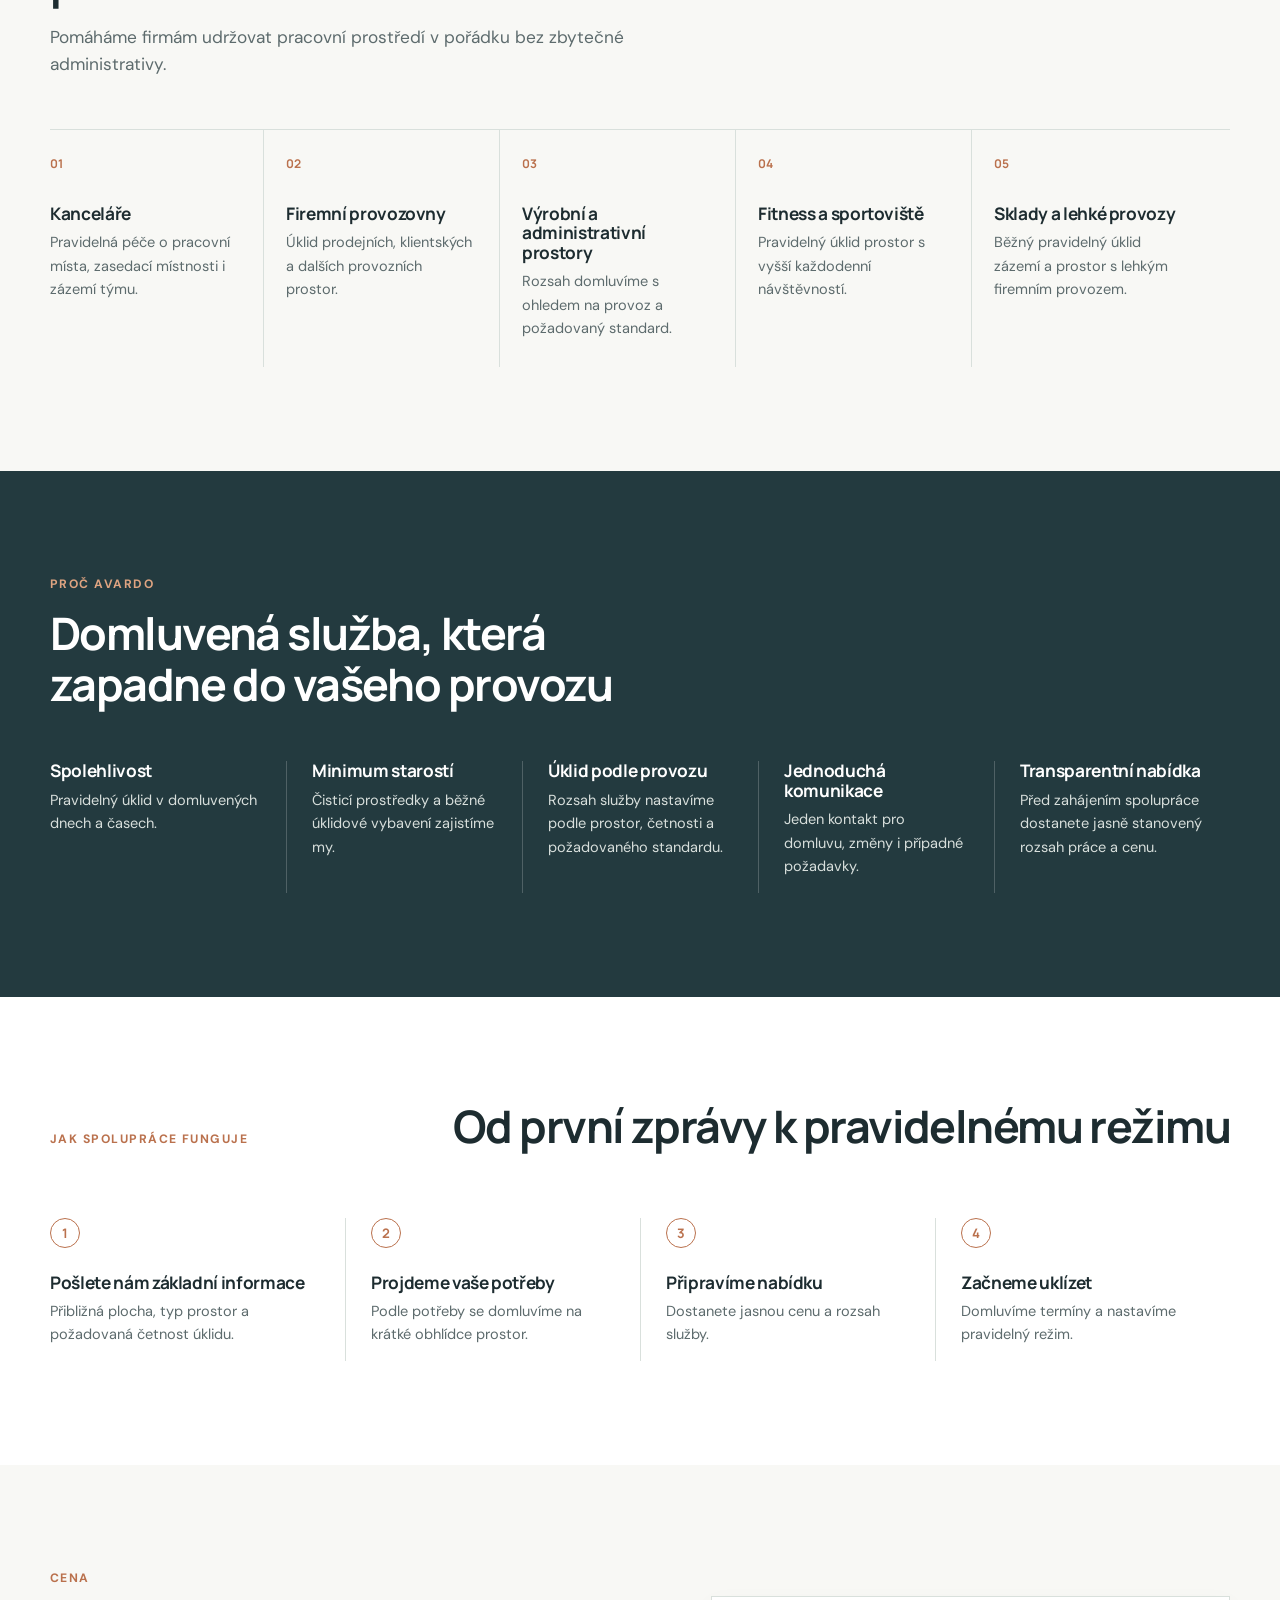
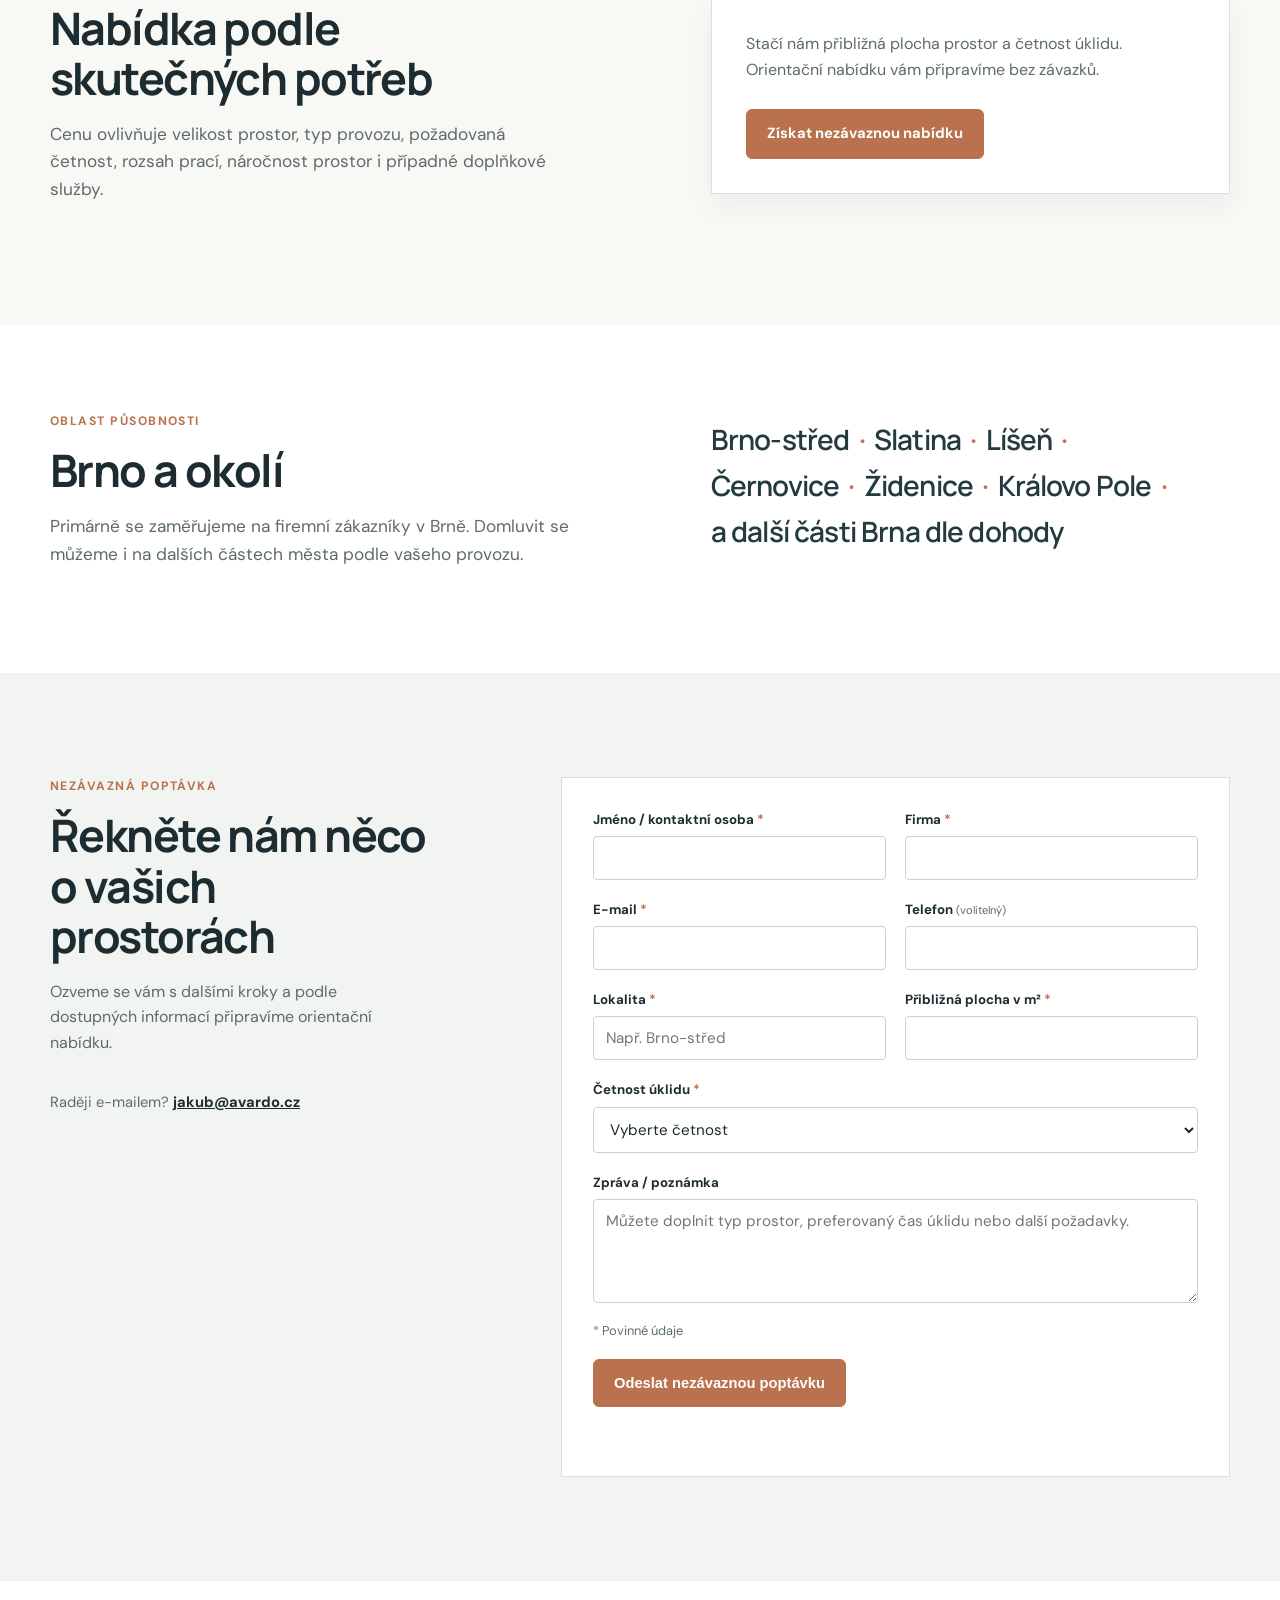
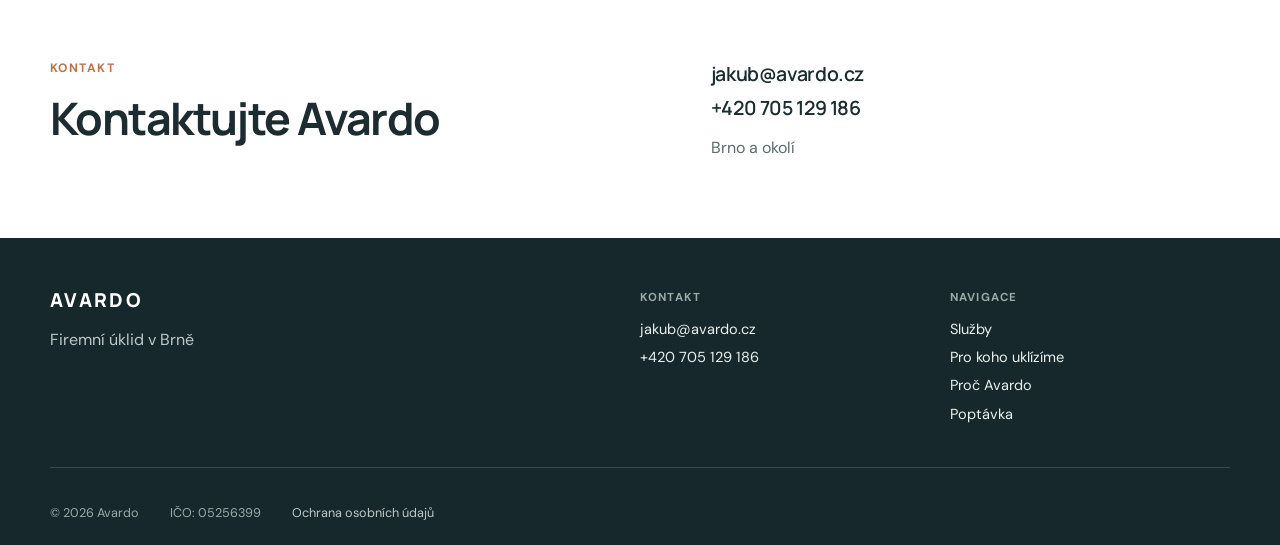
==== commit 7afb9113: "Add business phone number to Avardo website Co-authored-by: Copilot <223556219+Copilot@users.noreply" ====
--- a/index.html
+++ b/index.html
@@ -24,6 +24,7 @@
       "name": "Avardo",
       "url": "https://avardo.cz/",
       "email": "jakub@avardo.cz",
+      "telephone": "+420705129186",
       "identifier": {
         "@type": "PropertyValue",
         "propertyID": "IČO",
@@ -211,6 +212,7 @@
         <div><p class="eyebrow">Kontakt</p><h2>Kontaktujte Avardo</h2></div>
         <div class="contact-details">
           <a href="mailto:jakub@avardo.cz">jakub@avardo.cz</a>
+          <a href="tel:+420705129186">+420 705 129 186</a>
           <p>Brno a okolí</p>
         </div>
       </div>
@@ -220,7 +222,7 @@
   <footer class="site-footer">
     <div class="container footer-grid">
       <div><a class="brand" href="#uvod">AVARDO</a><p>Firemní úklid v Brně</p></div>
-      <div><p class="footer-label">Kontakt</p><a href="mailto:jakub@avardo.cz">jakub@avardo.cz</a></div>
+      <div><p class="footer-label">Kontakt</p><a href="mailto:jakub@avardo.cz">jakub@avardo.cz</a><a href="tel:+420705129186">+420 705 129 186</a></div>
       <div><p class="footer-label">Navigace</p><a href="#sluzby">Služby</a><a href="#pro-koho">Pro koho uklízíme</a><a href="#proc-avardo">Proč Avardo</a><a href="#poptavka">Poptávka</a></div>
     </div>
     <div class="container footer-bottom"><span>© <span id="current-year"></span> Avardo</span><span>IČO: 05256399</span><a href="ochrana-osobnich-udaju.html">Ochrana osobních údajů</a></div>
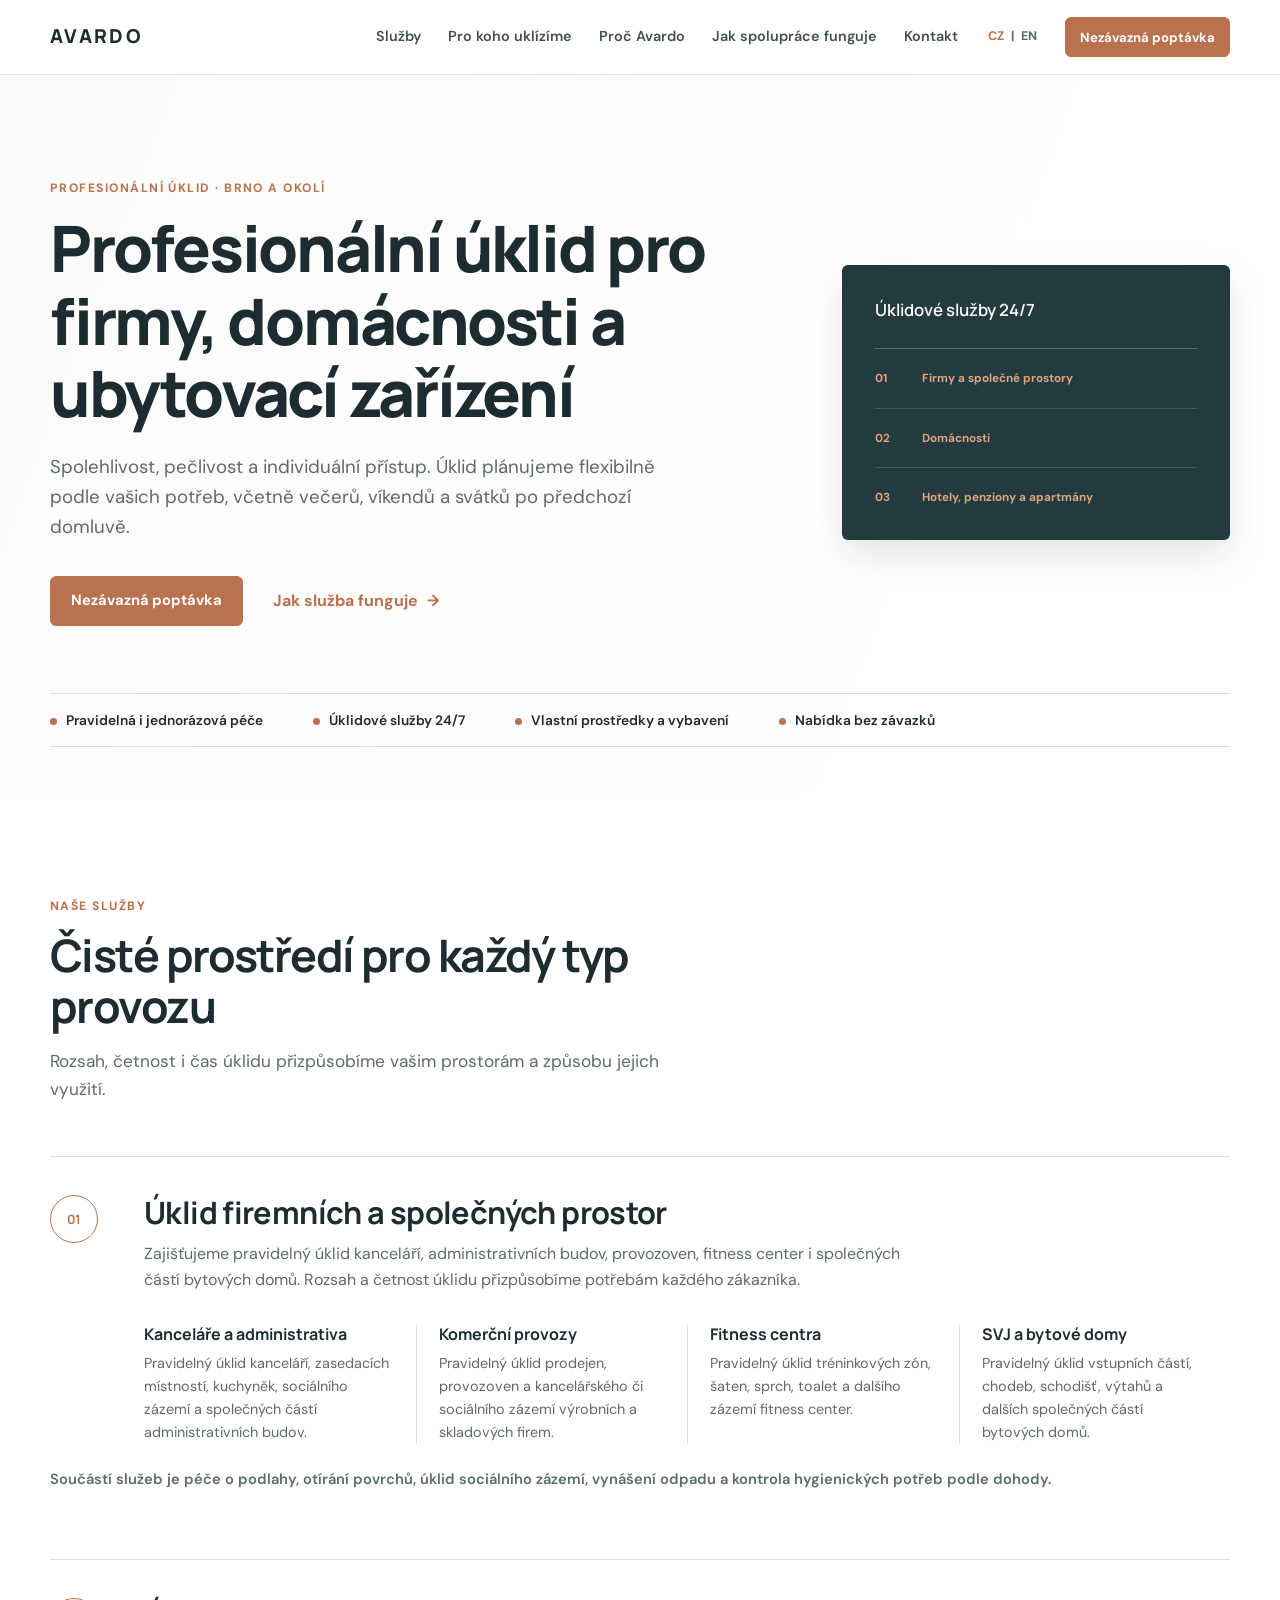
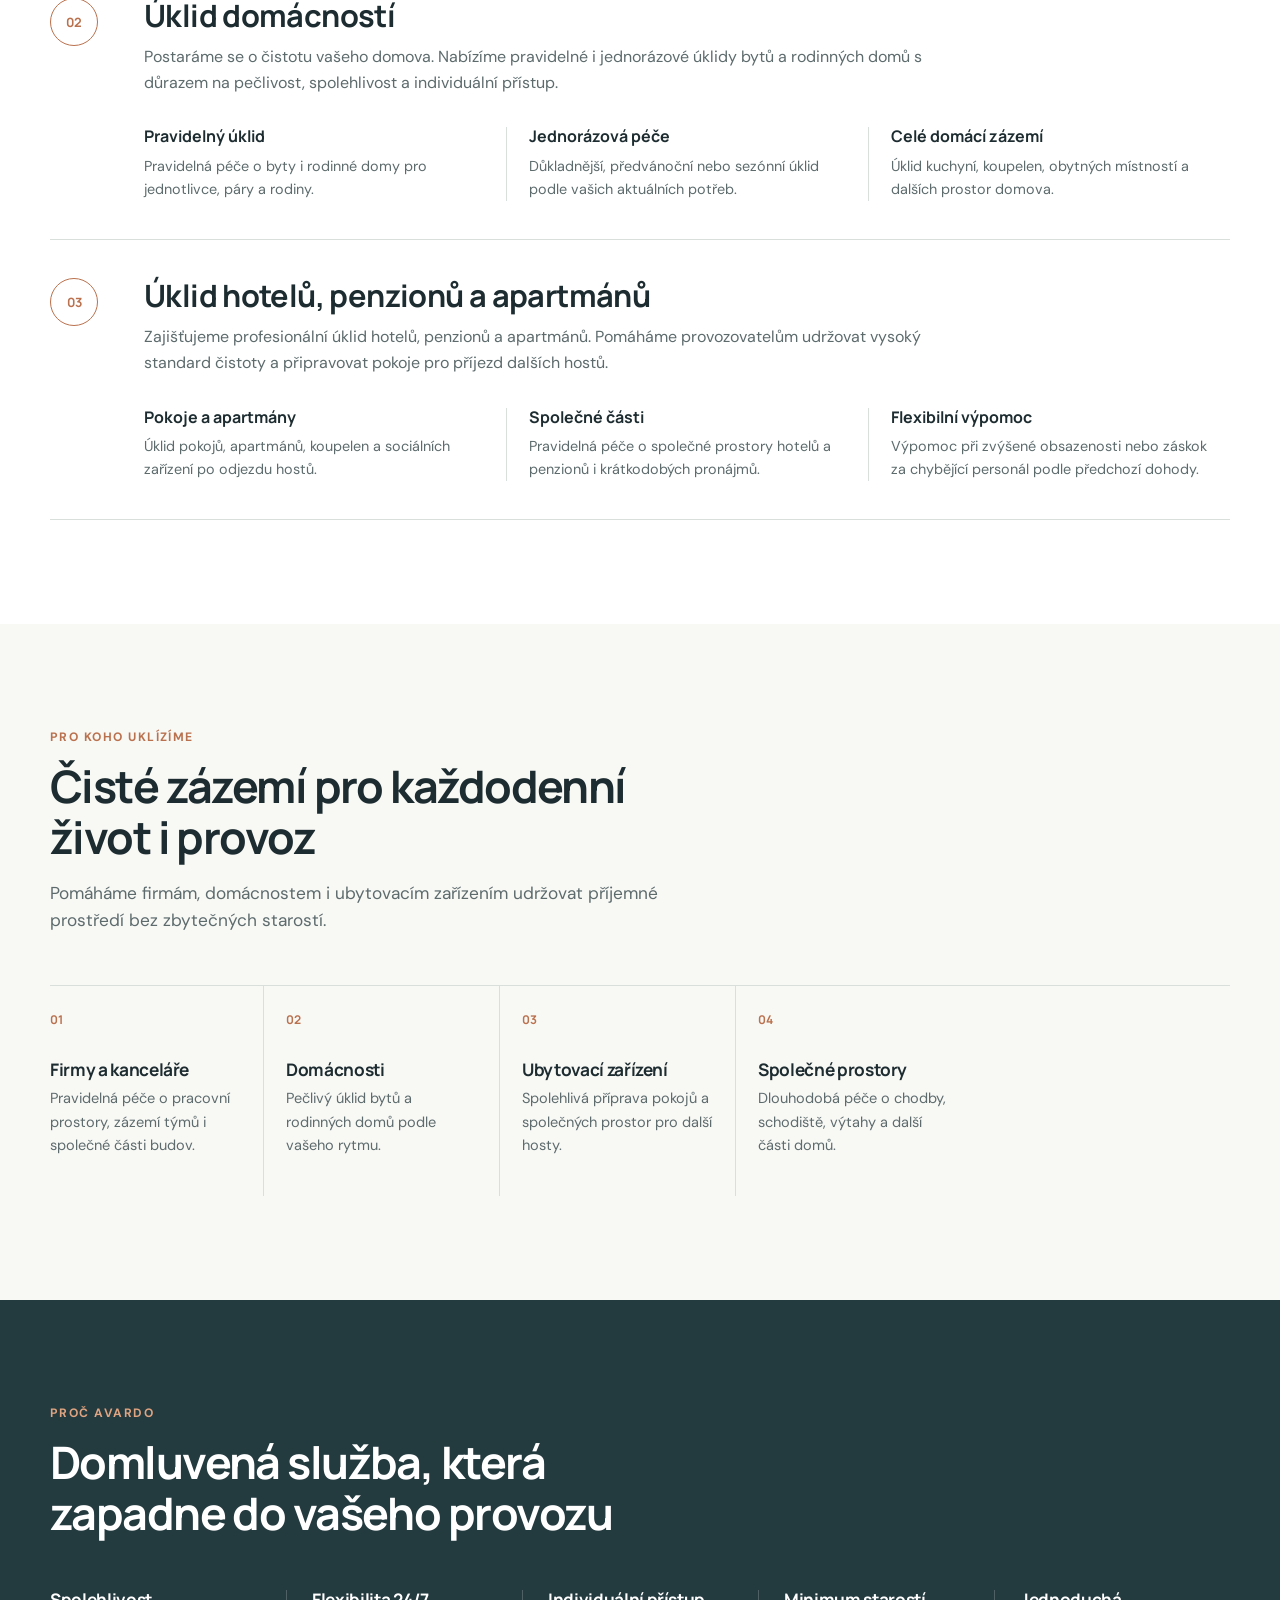
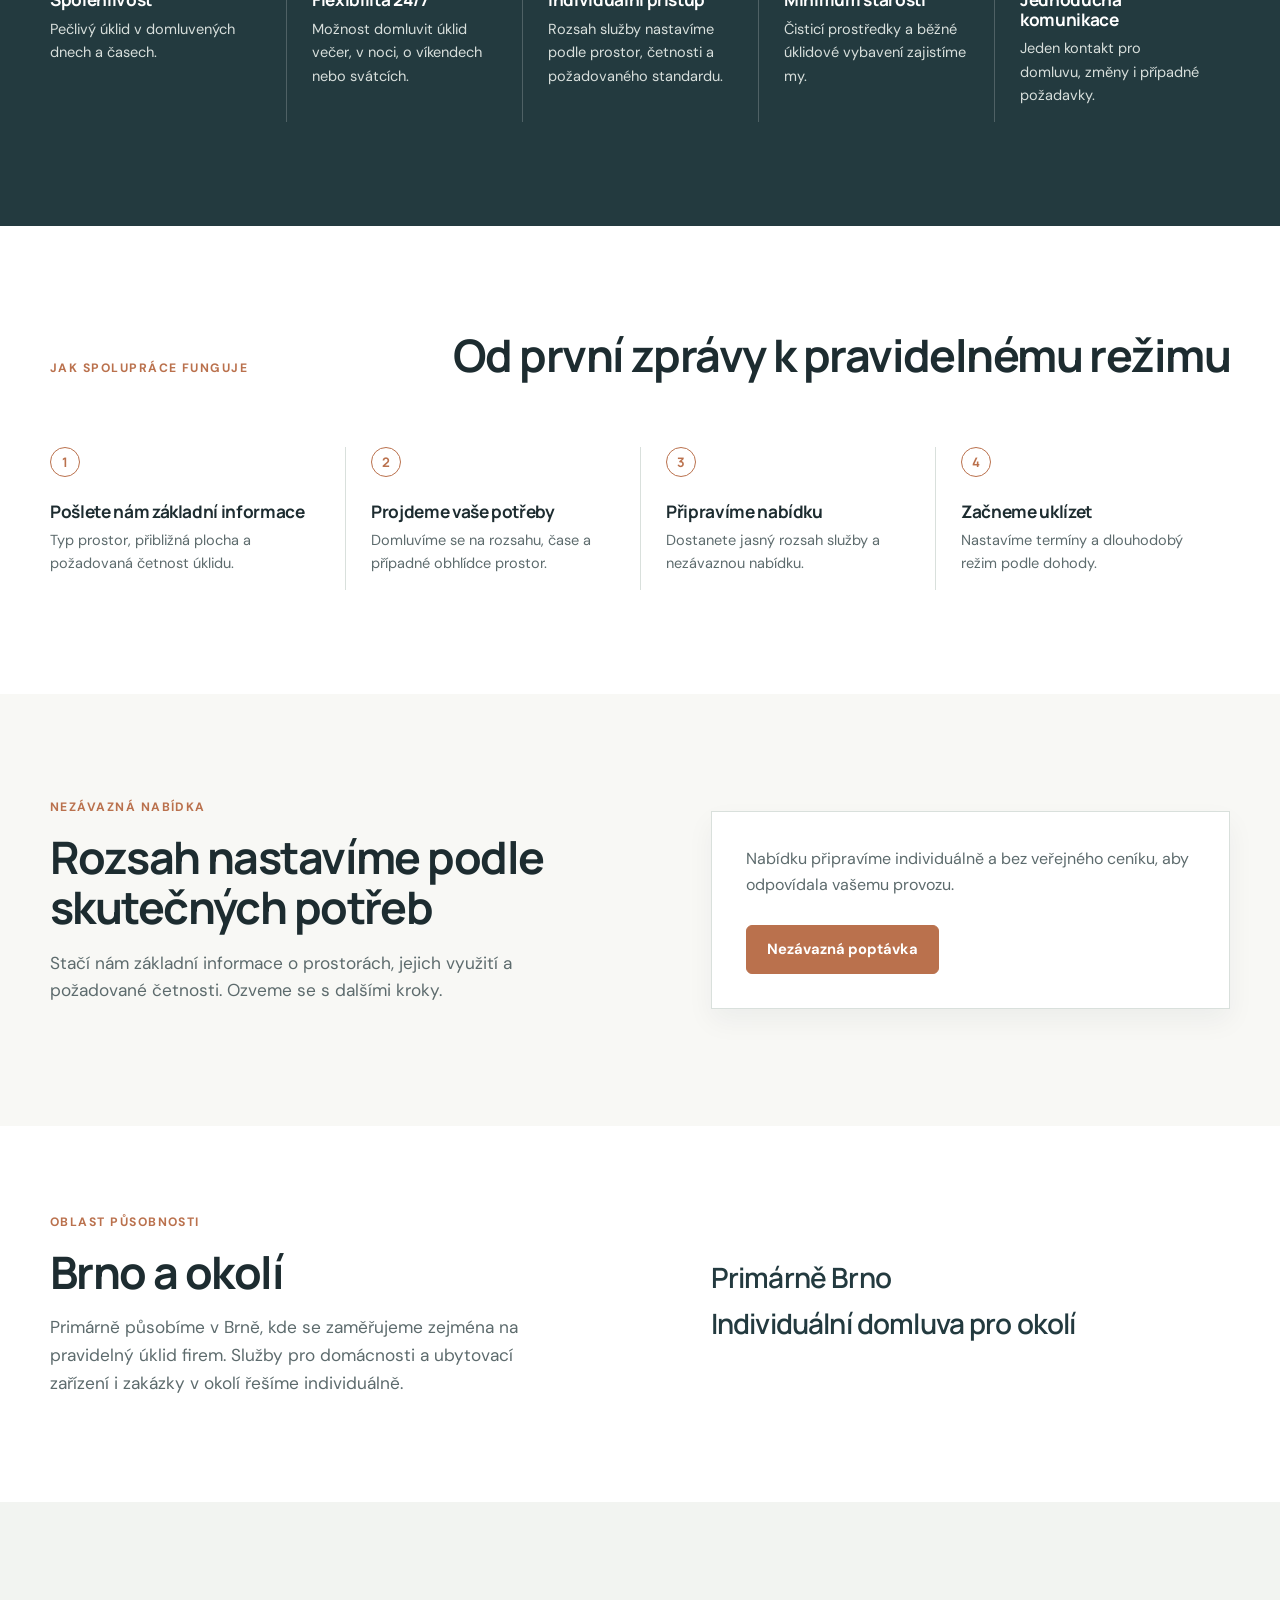
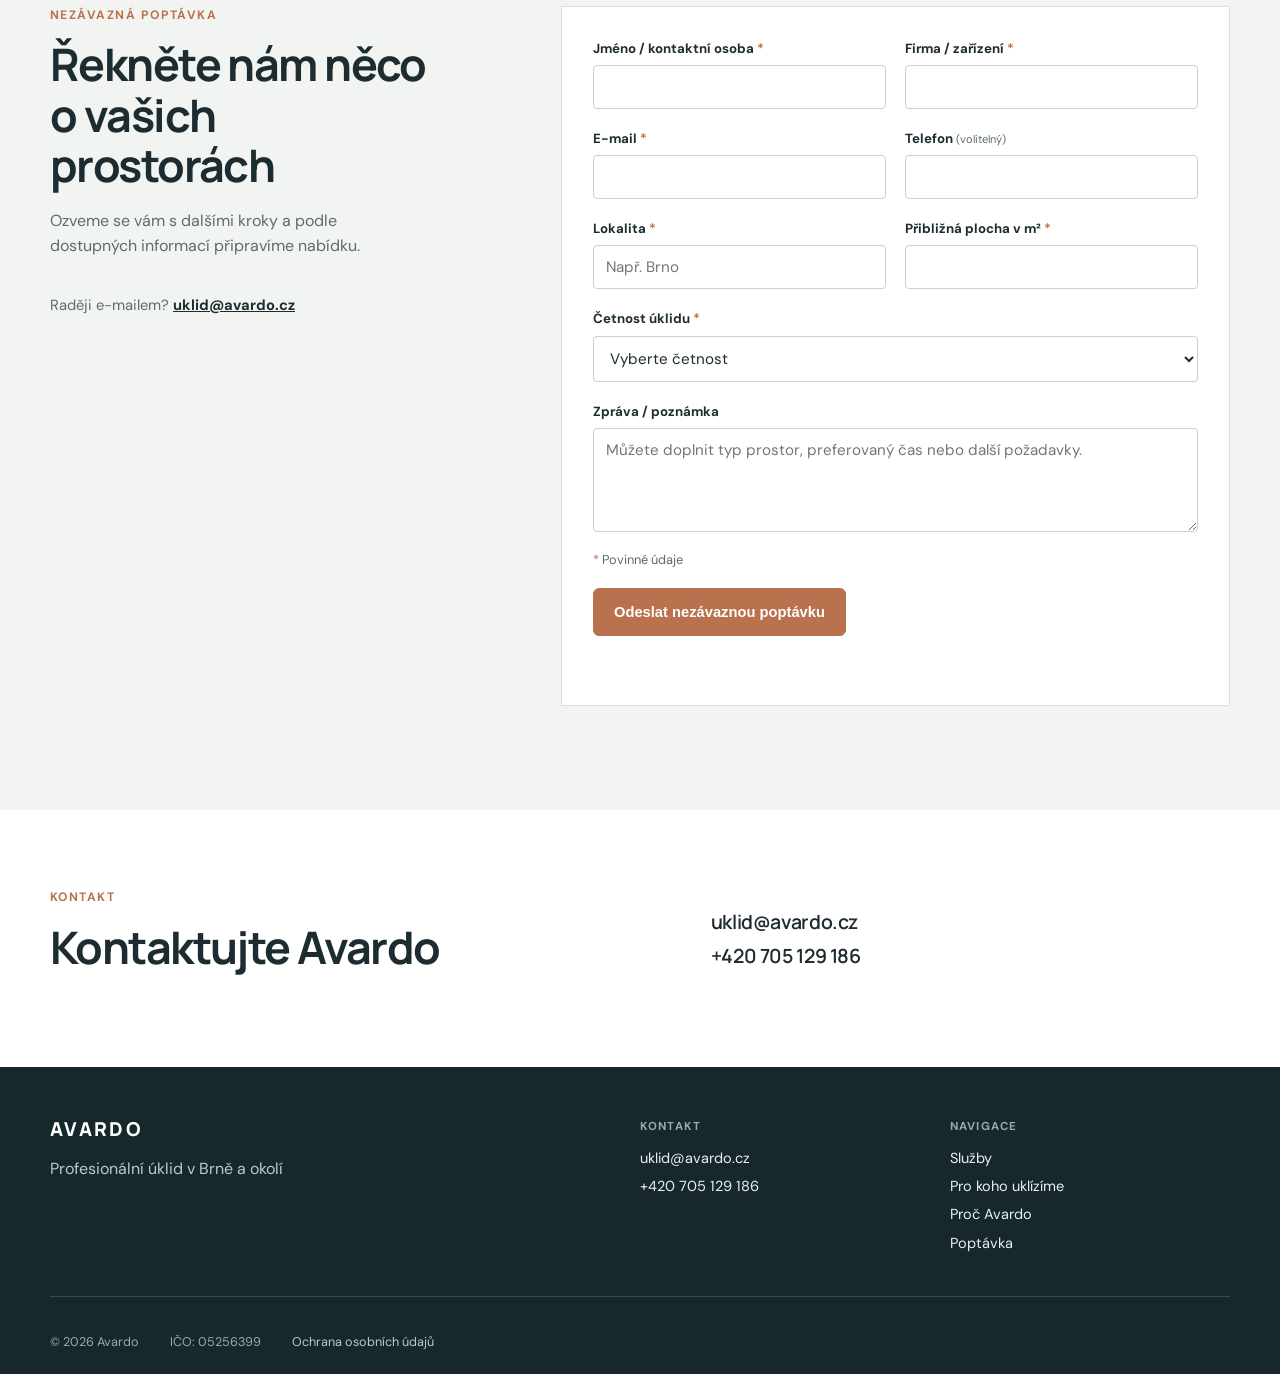
==== commit 8f40ad0b: "Rozšířit nabídku služeb a přidat anglickou verzi Co-authored-by: Copilot <223556219+Copilot@users.no" ====
--- a/index.html
+++ b/index.html
@@ -1,232 +1,93 @@
-<!doctype html>
-<html lang="cs">
-<head>
-  <meta charset="utf-8">
-  <meta name="viewport" content="width=device-width, initial-scale=1">
-  <meta name="description" content="Pravidelný úklid kanceláří, provozoven a firemních prostor v Brně. Spolehlivá služba, vlastní prostředky a nezávazná cenová nabídka.">
-  <meta name="theme-color" content="#233a3f">
-  <meta property="og:type" content="website">
-  <meta property="og:locale" content="cs_CZ">
-  <meta property="og:title" content="Avardo | Firemní úklid Brno">
-  <meta property="og:description" content="Pravidelný úklid kanceláří, provozoven a firemních prostor v Brně.">
-  <meta property="og:url" content="https://avardo.cz/">
-  <meta property="og:image" content="https://avardo.cz/og-image.jpg">
-  <meta property="og:image:alt" content="Avardo – firemní úklid v Brně">
-  <meta property="og:site_name" content="Avardo">
-  <link rel="canonical" href="https://avardo.cz/">
-  <link rel="icon" href="favicon.svg" type="image/svg+xml">
-  <link rel="stylesheet" href="styles.css">
-  <title>Avardo | Firemní úklid Brno</title>
-  <script type="application/ld+json">
-    {
-      "@context": "https://schema.org",
-      "@type": "ProfessionalService",
-      "name": "Avardo",
-      "url": "https://avardo.cz/",
-      "email": "jakub@avardo.cz",
-      "telephone": "+420705129186",
-      "identifier": {
-        "@type": "PropertyValue",
-        "propertyID": "IČO",
-        "value": "05256399"
-      },
-      "areaServed": { "@type": "City", "name": "Brno" },
-      "description": "Pravidelný úklid kanceláří, provozoven a firemních prostor v Brně."
-    }
-  </script>
-</head>
-<body>
-  <a class="skip-link" href="#main-content">Přeskočit na obsah</a>
-  <header class="site-header">
-    <div class="container nav-wrap">
-      <a class="brand" href="#uvod" aria-label="Avardo – úvodní stránka">AVARDO</a>
-      <button class="menu-toggle" type="button" aria-expanded="false" aria-controls="primary-navigation">
-        <span class="sr-only">Otevřít menu</span><span></span><span></span><span></span>
-      </button>
-      <nav id="primary-navigation" class="primary-nav" aria-label="Hlavní navigace">
-        <a href="#sluzby">Služby</a>
-        <a href="#pro-koho">Pro koho uklízíme</a>
-        <a href="#proc-avardo">Proč Avardo</a>
-        <a href="#jak-to-funguje">Jak spolupráce funguje</a>
-        <a href="#kontakt">Kontakt</a>
-        <a class="button button-small nav-cta" href="#poptavka">Nezávazná poptávka</a>
-      </nav>
-    </div>
-  </header>
-
-  <main id="main-content">
-    <section id="uvod" class="hero section">
-      <div class="container hero-grid">
-        <div class="hero-copy">
-          <p class="eyebrow">Firemní úklid · Brno a okolí</p>
-          <h1>Pravidelný úklid firemních prostor v Brně</h1>
-          <p class="lead">Spolehlivý úklid kanceláří, provozoven a firemních prostor. Čisticí prostředky i potřebné vybavení zajišťujeme my.</p>
-          <div class="hero-actions">
-            <a class="button" href="#poptavka">Nezávazně spočítat cenu</a>
-            <a class="text-link" href="#jak-to-funguje">Jak služba funguje <span aria-hidden="true">→</span></a>
-          </div>
-        </div>
-        <div class="hero-panel" aria-label="Přehled služeb Avardo">
-          <p class="panel-label">Pravidelná péče o vaše prostory</p>
-          <div class="panel-line"></div>
-          <ul>
-            <li><span>01</span> Úklid nastavený podle vašeho provozu</li>
-            <li><span>02</span> Jasný rozsah práce a domluvený režim</li>
-            <li><span>03</span> Jeden kontakt pro běžné požadavky</li>
-          </ul>
-        </div>
-      </div>
-      <div class="container trust-points" aria-label="Hlavní výhody">
-        <span>Brno a okolí</span><span>Pravidelný úklid</span><span>Vlastní prostředky a vybavení</span><span>Nabídka bez závazků</span>
-      </div>
-    </section>
-
-    <section id="sluzby" class="section">
-      <div class="container services-layout">
-        <div class="section-heading">
-          <p class="eyebrow">Co pravidelný úklid zahrnuje</p>
-          <h2>Rozsah nastavíme podle vašich prostor</h2>
-          <p>Každá firma funguje jinak. Společně určíme četnost, priority i čas, kdy úklid nejméně zasáhne do provozu.</p>
-        </div>
-        <div class="services-content">
-          <ul class="check-list">
-            <li>Vysávání a vytírání podlah</li>
-            <li>Utírání pracovních a volných ploch</li>
-            <li>Úklid kuchyněk</li>
-            <li>Úklid sociálního zařízení</li>
-            <li>Vynášení odpadkových košů</li>
-            <li>Dezinfekce kontaktních ploch</li>
-            <li>Další práce podle potřeb provozu</li>
-          </ul>
-          <p class="service-note">Rozsah úklidu vždy nastavíme podle konkrétních prostor a potřeb firmy.</p>
-          <aside class="supply-note">
-            <p class="eyebrow">Doplňkově</p>
-            <h3>Kontrola hygienických zásob</h3>
-            <p>Podle dohody sledujeme stav hygienických a spotřebních zásob a zajistíme jejich včasné doplnění. Klient tak nemusí průběžně řešit, zda na provozovně nechybí základní hygienický materiál.</p>
-          </aside>
-        </div>
-      </div>
-    </section>
-
-    <section id="pro-koho" class="section section-tint">
-      <div class="container">
-        <div class="section-heading">
-          <p class="eyebrow">Pro koho uklízíme</p>
-          <h2>Čisté zázemí pro každodenní provoz</h2>
-          <p>Pomáháme firmám udržovat pracovní prostředí v pořádku bez zbytečné administrativy.</p>
-        </div>
-        <div class="space-list">
-          <article><span class="item-number">01</span><h3>Kanceláře</h3><p>Pravidelná péče o pracovní místa, zasedací místnosti i zázemí týmu.</p></article>
-          <article><span class="item-number">02</span><h3>Firemní provozovny</h3><p>Úklid prodejních, klientských a dalších provozních prostor.</p></article>
-          <article><span class="item-number">03</span><h3>Výrobní a administrativní prostory</h3><p>Rozsah domluvíme s ohledem na provoz a požadovaný standard.</p></article>
-          <article><span class="item-number">04</span><h3>Fitness a sportoviště</h3><p>Pravidelný úklid prostor s vyšší každodenní návštěvností.</p></article>
-          <article><span class="item-number">05</span><h3>Sklady a lehké provozy</h3><p>Běžný pravidelný úklid zázemí a prostor s lehkým firemním provozem.</p></article>
-        </div>
-      </div>
-    </section>
-
-    <section id="proc-avardo" class="section section-dark">
-      <div class="container">
-        <div class="section-heading">
-          <p class="eyebrow">Proč Avardo</p>
-          <h2>Domluvená služba, která zapadne do vašeho provozu</h2>
-        </div>
-        <div class="benefit-grid">
-          <article><h3>Spolehlivost</h3><p>Pravidelný úklid v domluvených dnech a časech.</p></article>
-          <article><h3>Minimum starostí</h3><p>Čisticí prostředky a běžné úklidové vybavení zajistíme my.</p></article>
-          <article><h3>Úklid podle provozu</h3><p>Rozsah služby nastavíme podle prostor, četnosti a požadovaného standardu.</p></article>
-          <article><h3>Jednoduchá komunikace</h3><p>Jeden kontakt pro domluvu, změny i případné požadavky.</p></article>
-          <article><h3>Transparentní nabídka</h3><p>Před zahájením spolupráce dostanete jasně stanovený rozsah práce a cenu.</p></article>
-        </div>
-      </div>
-    </section>
-
-    <section id="jak-to-funguje" class="section">
-      <div class="container">
-        <div class="section-heading process-heading">
-          <p class="eyebrow">Jak spolupráce funguje</p>
-          <h2>Od první zprávy k pravidelnému režimu</h2>
-        </div>
-        <ol class="process-list">
-          <li><span>1</span><div><h3>Pošlete nám základní informace</h3><p>Přibližná plocha, typ prostor a požadovaná četnost úklidu.</p></div></li>
-          <li><span>2</span><div><h3>Projdeme vaše potřeby</h3><p>Podle potřeby se domluvíme na krátké obhlídce prostor.</p></div></li>
-          <li><span>3</span><div><h3>Připravíme nabídku</h3><p>Dostanete jasnou cenu a rozsah služby.</p></div></li>
-          <li><span>4</span><div><h3>Začneme uklízet</h3><p>Domluvíme termíny a nastavíme pravidelný režim.</p></div></li>
-        </ol>
-      </div>
-    </section>
-
-    <section class="section section-tint pricing">
-      <div class="container pricing-grid">
-        <div class="section-heading">
-          <p class="eyebrow">Cena</p>
-          <h2>Nabídka podle skutečných potřeb</h2>
-          <p>Cenu ovlivňuje velikost prostor, typ provozu, požadovaná četnost, rozsah prací, náročnost prostor i případné doplňkové služby.</p>
-        </div>
-        <div class="pricing-card">
-          <p>Stačí nám přibližná plocha prostor a četnost úklidu. Orientační nabídku vám připravíme bez závazků.</p>
-          <a class="button" href="#poptavka">Získat nezávaznou nabídku</a>
-        </div>
-      </div>
-    </section>
-
-    <section class="section coverage">
-      <div class="container coverage-grid">
-        <div class="section-heading">
-          <p class="eyebrow">Oblast působnosti</p>
-          <h2>Brno a okolí</h2>
-          <p>Primárně se zaměřujeme na firemní zákazníky v Brně. Domluvit se můžeme i na dalších částech města podle vašeho provozu.</p>
-        </div>
-        <p class="districts">Brno-střed <span>·</span> Slatina <span>·</span> Líšeň <span>·</span> Černovice <span>·</span> Židenice <span>·</span> Královo Pole <span>·</span> a další části Brna dle dohody</p>
-      </div>
-    </section>
-
-    <section id="poptavka" class="section inquiry-section">
-      <div class="container inquiry-grid">
-        <div class="inquiry-intro">
-          <p class="eyebrow">Nezávazná poptávka</p>
-          <h2>Řekněte nám něco o vašich prostorách</h2>
-          <p>Ozveme se vám s dalšími kroky a podle dostupných informací připravíme orientační nabídku.</p>
-          <p class="form-contact">Raději e-mailem? <a href="mailto:jakub@avardo.cz">jakub@avardo.cz</a></p>
-        </div>
-        <form class="inquiry-form" id="inquiry-form" method="post" data-endpoint="https://formspree.io/f/xppwekqz" novalidate>
-          <div class="form-grid">
-            <div class="field"><label for="name">Jméno / kontaktní osoba <em>*</em></label><input id="name" name="name" type="text" autocomplete="name" required></div>
-            <div class="field"><label for="company">Firma <em>*</em></label><input id="company" name="company" type="text" autocomplete="organization" required></div>
-            <div class="field"><label for="email">E-mail <em>*</em></label><input id="email" name="email" type="email" autocomplete="email" required></div>
-            <div class="field"><label for="phone">Telefon <small>(volitelný)</small></label><input id="phone" name="phone" type="tel" autocomplete="tel"></div>
-            <div class="field"><label for="location">Lokalita <em>*</em></label><input id="location" name="location" type="text" placeholder="Např. Brno-střed" required></div>
-            <div class="field"><label for="area">Přibližná plocha v m² <em>*</em></label><input id="area" name="area" type="number" min="1" inputmode="numeric" required></div>
-            <div class="field field-full"><label for="frequency">Četnost úklidu <em>*</em></label><select id="frequency" name="frequency" required><option value="">Vyberte četnost</option><option>1× týdně</option><option>2× týdně</option><option>3× týdně</option><option>5× týdně</option><option>Jiná</option></select></div>
-            <div class="field field-full"><label for="message">Zpráva / poznámka</label><textarea id="message" name="message" rows="4" placeholder="Můžete doplnit typ prostor, preferovaný čas úklidu nebo další požadavky."></textarea></div>
-          </div>
-          <p class="required-note"><em>*</em> Povinné údaje</p>
-          <button class="button" type="submit">Odeslat nezávaznou poptávku</button>
-          <p id="form-status" class="form-status" aria-live="polite"></p>
-        </form>
-      </div>
-    </section>
-
-    <section id="kontakt" class="section contact-section">
-      <div class="container contact-grid">
-        <div><p class="eyebrow">Kontakt</p><h2>Kontaktujte Avardo</h2></div>
-        <div class="contact-details">
-          <a href="mailto:jakub@avardo.cz">jakub@avardo.cz</a>
-          <a href="tel:+420705129186">+420 705 129 186</a>
-          <p>Brno a okolí</p>
-        </div>
-      </div>
-    </section>
-  </main>
-
-  <footer class="site-footer">
-    <div class="container footer-grid">
-      <div><a class="brand" href="#uvod">AVARDO</a><p>Firemní úklid v Brně</p></div>
-      <div><p class="footer-label">Kontakt</p><a href="mailto:jakub@avardo.cz">jakub@avardo.cz</a><a href="tel:+420705129186">+420 705 129 186</a></div>
-      <div><p class="footer-label">Navigace</p><a href="#sluzby">Služby</a><a href="#pro-koho">Pro koho uklízíme</a><a href="#proc-avardo">Proč Avardo</a><a href="#poptavka">Poptávka</a></div>
-    </div>
-    <div class="container footer-bottom"><span>© <span id="current-year"></span> Avardo</span><span>IČO: 05256399</span><a href="ochrana-osobnich-udaju.html">Ochrana osobních údajů</a></div>
-  </footer>
-  <script src="script.js"></script>
-</body>
-</html>
+<!doctype html>
+<html lang="cs">
+<head>
+  <meta charset="utf-8">
+  <meta name="viewport" content="width=device-width, initial-scale=1">
+  <meta name="description" content="Pravidelný úklid firemních prostor, domácností a ubytovacích zařízení v Brně. Pečlivá a flexibilní služba podle vašich potřeb.">
+  <meta name="theme-color" content="#233a3f">
+  <meta property="og:type" content="website">
+  <meta property="og:locale" content="cs_CZ">
+  <meta property="og:title" content="Avardo | Profesionální úklid v Brně">
+  <meta property="og:description" content="Úklid firem, domácností, hotelů, penzionů a apartmánů v Brně a okolí.">
+  <meta property="og:url" content="https://avardo.cz/">
+  <meta property="og:image" content="https://avardo.cz/og-image.jpg">
+  <meta property="og:image:alt" content="Avardo – profesionální úklid">
+  <meta property="og:site_name" content="Avardo">
+  <link rel="canonical" href="https://avardo.cz/">
+  <link rel="alternate" hreflang="cs" href="https://avardo.cz/">
+  <link rel="alternate" hreflang="en" href="https://avardo.cz/?lang=en">
+  <link rel="icon" href="favicon.svg" type="image/svg+xml">
+  <link rel="stylesheet" href="styles.css">
+  <title>Avardo | Profesionální úklid v Brně</title>
+  <script type="application/ld+json">
+    {
+      "@context": "https://schema.org",
+      "@type": "ProfessionalService",
+      "name": "Avardo",
+      "url": "https://avardo.cz/",
+      "email": "uklid@avardo.cz",
+      "telephone": "+420705129186",
+      "identifier": {"@type": "PropertyValue", "propertyID": "IČO", "value": "05256399"},
+      "areaServed": {"@type": "City", "name": "Brno"},
+      "description": "Profesionální úklid firemních prostor, domácností a ubytovacích zařízení v Brně."
+    }
+  </script>
+</head>
+<body>
+  <a class="skip-link" href="#main-content" data-i18n="skip">Přeskočit na obsah</a>
+  <header class="site-header">
+    <div class="container nav-wrap">
+      <a class="brand" href="#uvod" aria-label="Avardo – úvodní stránka" data-i18n-aria="brandLabel">AVARDO</a>
+      <button class="menu-toggle" type="button" aria-expanded="false" aria-controls="primary-navigation"><span class="sr-only" data-i18n="openMenu">Otevřít menu</span><span></span><span></span><span></span></button>
+      <nav id="primary-navigation" class="primary-nav" aria-label="Hlavní navigace">
+        <a href="#sluzby" data-i18n="navServices">Služby</a>
+        <a href="#pro-koho" data-i18n="navAudience">Pro koho uklízíme</a>
+        <a href="#proc-avardo" data-i18n="navWhy">Proč Avardo</a>
+        <a href="#jak-to-funguje" data-i18n="navHow">Jak spolupráce funguje</a>
+        <a href="#kontakt" data-i18n="navContact">Kontakt</a>
+        <div class="language-switch" aria-label="Volba jazyka" data-i18n-aria="languageLabel"><button type="button" data-language="cs" class="is-active" aria-pressed="true">CZ</button><span aria-hidden="true">|</span><button type="button" data-language="en" aria-pressed="false">EN</button></div>
+        <a class="button button-small nav-cta" href="#poptavka" data-i18n="navCta">Nezávazná poptávka</a>
+      </nav>
+    </div>
+  </header>
+
+  <main id="main-content">
+    <section id="uvod" class="hero section">
+      <div class="container hero-grid">
+        <div class="hero-copy">
+          <p class="eyebrow" data-i18n="heroEyebrow">Profesionální úklid · Brno a okolí</p>
+          <h1 data-i18n="heroTitle">Profesionální úklid pro firmy, domácnosti a ubytovací zařízení</h1>
+          <p class="lead" data-i18n="heroLead">Spolehlivost, pečlivost a individuální přístup. Úklid plánujeme flexibilně podle vašich potřeb, včetně večerů, víkendů a svátků po předchozí domluvě.</p>
+          <div class="hero-actions"><a class="button" href="#poptavka" data-i18n="heroCta">Nezávazná poptávka</a><a class="text-link" href="#jak-to-funguje"><span data-i18n="heroLink">Jak služba funguje</span> <span aria-hidden="true">→</span></a></div>
+        </div>
+        <div class="hero-panel" aria-label="Přehled služeb Avardo" data-i18n-aria="panelLabel">
+          <p class="panel-label" data-i18n="panelTitle">Úklidové služby 24/7</p><div class="panel-line"></div>
+          <ul><li><span>01</span><span data-i18n="panel1">Firmy a společné prostory</span></li><li><span>02</span><span data-i18n="panel2">Domácnosti</span></li><li><span>03</span><span data-i18n="panel3">Hotely, penziony a apartmány</span></li></ul>
+        </div>
+      </div>
+      <div class="container trust-points" aria-label="Hlavní výhody" data-i18n-aria="trustLabel"><span data-i18n="trust1">Pravidelná i jednorázová péče</span><span data-i18n="trust2">Úklidové služby 24/7</span><span data-i18n="trust3">Vlastní prostředky a vybavení</span><span data-i18n="trust4">Nabídka bez závazků</span></div>
+    </section>
+
+    <section id="sluzby" class="section">
+      <div class="container">
+        <div class="section-heading"><p class="eyebrow" data-i18n="servicesEyebrow">Naše služby</p><h2 data-i18n="servicesTitle">Čisté prostředí pro každý typ provozu</h2><p data-i18n="servicesIntro">Rozsah, četnost i čas úklidu přizpůsobíme vašim prostorám a způsobu jejich využití.</p></div>
+        <div class="service-categories">
+          <article class="service-category"><div class="service-category-heading"><p class="category-icon" aria-hidden="true">01</p><div><h3 data-i18n="businessTitle">Úklid firemních a společných prostor</h3><p data-i18n="businessIntro">Zajišťujeme pravidelný úklid kanceláří, administrativních budov, provozoven, fitness center i společných částí bytových domů. Rozsah a četnost úklidu přizpůsobíme potřebám každého zákazníka.</p></div></div><div class="service-cards"><div><h4 data-i18n="business1Title">Kanceláře a administrativa</h4><p data-i18n="business1Text">Pravidelný úklid kanceláří, zasedacích místností, kuchyněk, sociálního zázemí a společných částí administrativních budov.</p></div><div><h4 data-i18n="business2Title">Komerční provozy</h4><p data-i18n="business2Text">Pravidelný úklid prodejen, provozoven a kancelářského či sociálního zázemí výrobních a skladových firem.</p></div><div><h4 data-i18n="business3Title">Fitness centra</h4><p data-i18n="business3Text">Pravidelný úklid tréninkových zón, šaten, sprch, toalet a dalšího zázemí fitness center.</p></div><div><h4 data-i18n="business4Title">SVJ a bytové domy</h4><p data-i18n="business4Text">Pravidelný úklid vstupních částí, chodeb, schodišť, výtahů a dalších společných částí bytových domů.</p></div></div><p class="service-note" data-i18n="businessNote">Součástí služeb je péče o podlahy, otírání povrchů, úklid sociálního zázemí, vynášení odpadu a kontrola hygienických potřeb podle dohody.</p></article>
+          <article class="service-category service-category-alt"><div class="service-category-heading"><p class="category-icon" aria-hidden="true">02</p><div><h3 data-i18n="homeTitle">Úklid domácností</h3><p data-i18n="homeIntro">Postaráme se o čistotu vašeho domova. Nabízíme pravidelné i jednorázové úklidy bytů a rodinných domů s důrazem na pečlivost, spolehlivost a individuální přístup.</p></div></div><div class="service-cards service-cards-three"><div><h4 data-i18n="home1Title">Pravidelný úklid</h4><p data-i18n="home1Text">Pravidelná péče o byty i rodinné domy pro jednotlivce, páry a rodiny.</p></div><div><h4 data-i18n="home2Title">Jednorázová péče</h4><p data-i18n="home2Text">Důkladnější, předvánoční nebo sezónní úklid podle vašich aktuálních potřeb.</p></div><div><h4 data-i18n="home3Title">Celé domácí zázemí</h4><p data-i18n="home3Text">Úklid kuchyní, koupelen, obytných místností a dalších prostor domova.</p></div></div></article>
+          <article class="service-category"><div class="service-category-heading"><p class="category-icon" aria-hidden="true">03</p><div><h3 data-i18n="hospitalityTitle">Úklid hotelů, penzionů a apartmánů</h3><p data-i18n="hospitalityIntro">Zajišťujeme profesionální úklid hotelů, penzionů a apartmánů. Pomáháme provozovatelům udržovat vysoký standard čistoty a připravovat pokoje pro příjezd dalších hostů.</p></div></div><div class="service-cards service-cards-three"><div><h4 data-i18n="hospitality1Title">Pokoje a apartmány</h4><p data-i18n="hospitality1Text">Úklid pokojů, apartmánů, koupelen a sociálních zařízení po odjezdu hostů.</p></div><div><h4 data-i18n="hospitality2Title">Společné části</h4><p data-i18n="hospitality2Text">Pravidelná péče o společné prostory hotelů a penzionů i krátkodobých pronájmů.</p></div><div><h4 data-i18n="hospitality3Title">Flexibilní výpomoc</h4><p data-i18n="hospitality3Text">Výpomoc při zvýšené obsazenosti nebo záskok za chybějící personál podle předchozí dohody.</p></div></div></article>
+        </div>
+      </div>
+    </section>
+
+    <section id="pro-koho" class="section section-tint"><div class="container"><div class="section-heading"><p class="eyebrow" data-i18n="audienceEyebrow">Pro koho uklízíme</p><h2 data-i18n="audienceTitle">Čisté zázemí pro každodenní život i provoz</h2><p data-i18n="audienceIntro">Pomáháme firmám, domácnostem i ubytovacím zařízením udržovat příjemné prostředí bez zbytečných starostí.</p></div><div class="space-list"><article><span class="item-number">01</span><h3 data-i18n="audience1Title">Firmy a kanceláře</h3><p data-i18n="audience1Text">Pravidelná péče o pracovní prostory, zázemí týmů i společné části budov.</p></article><article><span class="item-number">02</span><h3 data-i18n="audience2Title">Domácnosti</h3><p data-i18n="audience2Text">Pečlivý úklid bytů a rodinných domů podle vašeho rytmu.</p></article><article><span class="item-number">03</span><h3 data-i18n="audience3Title">Ubytovací zařízení</h3><p data-i18n="audience3Text">Spolehlivá příprava pokojů a společných prostor pro další hosty.</p></article><article><span class="item-number">04</span><h3 data-i18n="audience4Title">Společné prostory</h3><p data-i18n="audience4Text">Dlouhodobá péče o chodby, schodiště, výtahy a další části domů.</p></article></div></div></section>
+    <section id="proc-avardo" class="section section-dark"><div class="container"><div class="section-heading"><p class="eyebrow" data-i18n="whyEyebrow">Proč Avardo</p><h2 data-i18n="whyTitle">Domluvená služba, která zapadne do vašeho provozu</h2></div><div class="benefit-grid"><article><h3 data-i18n="why1Title">Spolehlivost</h3><p data-i18n="why1Text">Pečlivý úklid v domluvených dnech a časech.</p></article><article><h3 data-i18n="why2Title">Flexibilita 24/7</h3><p data-i18n="why2Text">Možnost domluvit úklid večer, v noci, o víkendech nebo svátcích.</p></article><article><h3 data-i18n="why3Title">Individuální přístup</h3><p data-i18n="why3Text">Rozsah služby nastavíme podle prostor, četnosti a požadovaného standardu.</p></article><article><h3 data-i18n="why4Title">Minimum starostí</h3><p data-i18n="why4Text">Čisticí prostředky a běžné úklidové vybavení zajistíme my.</p></article><article><h3 data-i18n="why5Title">Jednoduchá komunikace</h3><p data-i18n="why5Text">Jeden kontakt pro domluvu, změny i případné požadavky.</p></article></div></div></section>
+    <section id="jak-to-funguje" class="section"><div class="container"><div class="section-heading process-heading"><p class="eyebrow" data-i18n="howEyebrow">Jak spolupráce funguje</p><h2 data-i18n="howTitle">Od první zprávy k pravidelnému režimu</h2></div><ol class="process-list"><li><span>1</span><div><h3 data-i18n="step1Title">Pošlete nám základní informace</h3><p data-i18n="step1Text">Typ prostor, přibližná plocha a požadovaná četnost úklidu.</p></div></li><li><span>2</span><div><h3 data-i18n="step2Title">Projdeme vaše potřeby</h3><p data-i18n="step2Text">Domluvíme se na rozsahu, čase a případné obhlídce prostor.</p></div></li><li><span>3</span><div><h3 data-i18n="step3Title">Připravíme nabídku</h3><p data-i18n="step3Text">Dostanete jasný rozsah služby a nezávaznou nabídku.</p></div></li><li><span>4</span><div><h3 data-i18n="step4Title">Začneme uklízet</h3><p data-i18n="step4Text">Nastavíme termíny a dlouhodobý režim podle dohody.</p></div></li></ol></div></section>
+    <section class="section section-tint pricing"><div class="container pricing-grid"><div class="section-heading"><p class="eyebrow" data-i18n="pricingEyebrow">Nezávazná nabídka</p><h2 data-i18n="pricingTitle">Rozsah nastavíme podle skutečných potřeb</h2><p data-i18n="pricingText">Stačí nám základní informace o prostorách, jejich využití a požadované četnosti. Ozveme se s dalšími kroky.</p></div><div class="pricing-card"><p data-i18n="pricingCard">Nabídku připravíme individuálně a bez veřejného ceníku, aby odpovídala vašemu provozu.</p><a class="button" href="#poptavka" data-i18n="pricingCta">Nezávazná poptávka</a></div></div></section>
+    <section class="section coverage"><div class="container coverage-grid"><div class="section-heading"><p class="eyebrow" data-i18n="coverageEyebrow">Oblast působnosti</p><h2>Brno a okolí</h2><p data-i18n="coverageText">Primárně působíme v Brně, kde se zaměřujeme zejména na pravidelný úklid firem. Služby pro domácnosti a ubytovací zařízení i zakázky v okolí řešíme individuálně.</p></div><p class="districts" data-i18n="coverageShort">Primárně Brno<br>Individuální domluva pro okolí</p></div></section>
+    <section id="poptavka" class="section inquiry-section"><div class="container inquiry-grid"><div class="inquiry-intro"><p class="eyebrow" data-i18n="formEyebrow">Nezávazná poptávka</p><h2 data-i18n="formTitle">Řekněte nám něco o vašich prostorách</h2><p data-i18n="formIntro">Ozveme se vám s dalšími kroky a podle dostupných informací připravíme nabídku.</p><p class="form-contact"><span data-i18n="formEmailPrompt">Raději e-mailem?</span> <a href="mailto:uklid@avardo.cz">uklid@avardo.cz</a></p></div><form class="inquiry-form" id="inquiry-form" method="post" data-endpoint="https://formspree.io/f/xppwekqz" novalidate><div class="form-grid"><div class="field"><label for="name" data-i18n="nameLabel">Jméno / kontaktní osoba <em>*</em></label><input id="name" name="name" type="text" autocomplete="name" required></div><div class="field"><label for="company" data-i18n="companyLabel">Firma / zařízení <em>*</em></label><input id="company" name="company" type="text" autocomplete="organization" required></div><div class="field"><label for="email" data-i18n="emailLabel">E-mail <em>*</em></label><input id="email" name="email" type="email" autocomplete="email" required></div><div class="field"><label for="phone" data-i18n="phoneLabel">Telefon <small data-i18n="optional">(volitelný)</small></label><input id="phone" name="phone" type="tel" autocomplete="tel"></div><div class="field"><label for="location" data-i18n="locationLabel">Lokalita <em>*</em></label><input id="location" name="location" type="text" data-i18n-placeholder="locationPlaceholder" placeholder="Např. Brno" required></div><div class="field"><label for="area" data-i18n="areaLabel">Přibližná plocha v m² <em>*</em></label><input id="area" name="area" type="number" min="1" inputmode="numeric" required></div><div class="field field-full"><label for="frequency" data-i18n="frequencyLabel">Četnost úklidu <em>*</em></label><select id="frequency" name="frequency" required><option value="" data-i18n="frequencyChoose">Vyberte četnost</option><option data-i18n="frequency1">1× týdně</option><option data-i18n="frequency2">2× týdně</option><option data-i18n="frequency3">3× týdně</option><option data-i18n="frequency5">5× týdně</option><option data-i18n="frequencyOther">Jiná</option></select></div><div class="field field-full"><label for="message" data-i18n="messageLabel">Zpráva / poznámka</label><textarea id="message" name="message" rows="4" data-i18n-placeholder="messagePlaceholder" placeholder="Můžete doplnit typ prostor, preferovaný čas nebo další požadavky."></textarea></div></div><p class="required-note" data-i18n="requiredNote"><em>*</em> Povinné údaje</p><button class="button" type="submit" data-i18n="submit">Odeslat nezávaznou poptávku</button><p id="form-status" class="form-status" aria-live="polite"></p></form></div></section>
+    <section id="kontakt" class="section contact-section"><div class="container contact-grid"><div><p class="eyebrow" data-i18n="contactEyebrow">Kontakt</p><h2 data-i18n="contactTitle">Kontaktujte Avardo</h2></div><div class="contact-details"><a href="mailto:uklid@avardo.cz">uklid@avardo.cz</a><a href="tel:+420705129186">+420 705 129 186</a></div></div></section>
+  </main>
+  <footer class="site-footer"><div class="container footer-grid"><div><a class="brand" href="#uvod">AVARDO</a><p data-i18n="footerTagline">Profesionální úklid v Brně a okolí</p></div><div><p class="footer-label" data-i18n="footerContact">Kontakt</p><a href="mailto:uklid@avardo.cz">uklid@avardo.cz</a><a href="tel:+420705129186">+420 705 129 186</a></div><div><p class="footer-label" data-i18n="footerNav">Navigace</p><a href="#sluzby" data-i18n="navServices">Služby</a><a href="#pro-koho" data-i18n="navAudience">Pro koho uklízíme</a><a href="#proc-avardo" data-i18n="navWhy">Proč Avardo</a><a href="#poptavka" data-i18n="navCta">Poptávka</a></div></div><div class="container footer-bottom"><span>© <span id="current-year"></span> Avardo</span><span>IČO: 05256399</span><a href="ochrana-osobnich-udaju.html" data-i18n="privacy">Ochrana osobních údajů</a></div></footer>
+  <script src="script.js"></script>
+</body>
+</html>
--- a/styles.css
+++ b/styles.css
@@ -1,32 +1,33 @@
-@import url('https://fonts.googleapis.com/css2?family=DM+Sans:wght@400;500;600;700&family=Manrope:wght@500;600;700;800&display=swap');
-
-:root { --ink:#1d2c30; --muted:#5d6b6d; --pine:#233a3f; --accent:#ba714d; --paper:#f8f8f5; --wash:#edf1ed; --line:#d9e0dc; --white:#fff; --radius:6px; --content:1180px; }
-* { box-sizing:border-box; }
-html { scroll-behavior:smooth; scroll-padding-top:86px; }
-body { margin:0; color:var(--ink); background:var(--white); font:400 16px/1.6 "DM Sans",Arial,sans-serif; }
-h1,h2,h3,p { margin-top:0; } h1,h2,h3 { font-family:Manrope,Arial,sans-serif; line-height:1.13; letter-spacing:-.035em; }
-h1 { max-width:760px; font-size:clamp(2.45rem,5vw,4.7rem); margin-bottom:23px; font-weight:800; } h2 { font-size:clamp(1.85rem,3.5vw,3rem); margin-bottom:17px; } h3 { font-size:1.08rem; margin-bottom:8px; letter-spacing:-.02em; }
-a { color:inherit; } a:focus-visible,button:focus-visible,input:focus-visible,select:focus-visible,textarea:focus-visible { outline:3px solid #cb8e6e; outline-offset:3px; }
-.container { width:min(var(--content),calc(100% - 48px)); margin-inline:auto; }.section { padding:104px 0; }.section-tint { background:var(--paper); }
-.eyebrow { color:var(--accent); margin-bottom:14px; text-transform:uppercase; font-size:.76rem; letter-spacing:.12em; font-weight:700; }.section-heading { max-width:660px; }.section-heading>p:not(.eyebrow) { color:var(--muted); font-size:1.08rem; }
-.site-header { position:sticky; top:0; z-index:10; background:rgb(255 255 255 / .94); border-bottom:1px solid rgb(217 224 220 / .85); backdrop-filter:blur(10px); }.nav-wrap { min-height:74px; display:flex; align-items:center; justify-content:space-between; }
-.brand { font:800 1.2rem/1 Manrope,sans-serif; letter-spacing:.12em; text-decoration:none; }.primary-nav { display:flex; align-items:center; gap:27px; }.primary-nav>a:not(.button) { color:#405054; font-size:.9rem; font-weight:600; text-decoration:none; }.primary-nav>a:not(.button):hover { color:var(--accent); }
-.button { display:inline-flex; align-items:center; justify-content:center; min-height:48px; padding:12px 20px; border:1px solid var(--accent); border-radius:var(--radius); background:var(--accent); color:white; font-weight:700; font-size:.92rem; text-decoration:none; cursor:pointer; transition:background .18s,transform .18s,border-color .18s; }.button:hover { background:#a95f3d; border-color:#a95f3d; transform:translateY(-1px); }.button-small { min-height:40px; padding:8px 14px; font-size:.82rem; }.menu-toggle { display:none; }
-.hero { padding:104px 0 46px; background:linear-gradient(110deg,#fafbf9 0%,#fff 70%); }.hero-grid { display:grid; grid-template-columns:minmax(0,1.3fr) minmax(290px,.7fr); align-items:center; gap:72px; }.lead { max-width:640px; color:var(--muted); font-size:1.17rem; }.hero-actions { display:flex; align-items:center; gap:25px; margin-top:34px; }.text-link { font-weight:700; text-decoration:none; }.text-link span { color:var(--accent); margin-left:5px; transition:margin .15s; }.text-link:hover span { margin-left:9px; }
-.hero-panel { padding:33px; background:var(--pine); color:#f8f8f5; border-radius:var(--radius); box-shadow:0 16px 38px rgb(26 47 49 / .12); }.panel-label { font:600 1.05rem Manrope,sans-serif; }.panel-line { height:1px; background:rgb(255 255 255 / .25); margin:27px 0 0; }.hero-panel ul { padding:0; margin:0; list-style:none; }.hero-panel li { display:grid; grid-template-columns:34px 1fr; gap:13px; padding:20px 0; border-bottom:1px solid rgb(255 255 255 / .15); font-size:.93rem; }.hero-panel li:last-child { border:0; padding-bottom:0; }.hero-panel li span { color:#dfa481; font-size:.73rem; font-weight:700; }
-.trust-points { display:flex; flex-wrap:wrap; gap:0; margin-top:67px; border-top:1px solid var(--line); border-bottom:1px solid var(--line); }.trust-points span { padding:15px 25px 15px 0; margin-right:25px; font-size:.86rem; font-weight:600; }.trust-points span::before { content:""; display:inline-block; width:7px; height:7px; margin-right:9px; background:var(--accent); border-radius:50%; }
-.space-list { display:grid; grid-template-columns:repeat(5,1fr); gap:0; margin-top:50px; border-top:1px solid var(--line); }.space-list article { min-height:210px; padding:25px 22px 12px 0; margin-right:22px; border-right:1px solid var(--line); }.space-list article:last-child { border:0; }.space-list p { color:var(--muted); font-size:.91rem; }.item-number { color:var(--accent); display:block; margin-bottom:32px; font:700 .75rem Manrope,sans-serif; }
-.services-layout { display:grid; grid-template-columns:.8fr 1.2fr; gap:11%; }.check-list { padding:0; margin:0; list-style:none; columns:2; border-top:1px solid var(--line); }.check-list li { position:relative; break-inside:avoid; padding:14px 6px 14px 24px; border-bottom:1px solid var(--line); font-weight:600; font-size:.93rem; }.check-list li::before { content:""; position:absolute; left:1px; top:21px; width:8px; height:8px; border-radius:50%; background:var(--accent); }.service-note { margin:24px 0 29px; color:var(--muted); font-weight:600; }.supply-note { padding:25px 28px; border-left:3px solid var(--accent); background:var(--paper); }.supply-note .eyebrow { margin-bottom:8px; }.supply-note h3 { margin-bottom:8px; font-size:1.16rem; }.supply-note p:last-child { color:var(--muted); margin-bottom:0; font-size:.94rem; }
-.section-dark { background:var(--pine); color:#fff; }.section-dark .eyebrow { color:#dfa481; }.benefit-grid { display:grid; grid-template-columns:repeat(5,1fr); margin-top:52px; }.benefit-grid article { padding:0 25px; border-left:1px solid rgb(255 255 255 / .2); }.benefit-grid article:first-child { padding-left:0; border:0; }.benefit-grid p { color:#d8dfdc; font-size:.91rem; }
-.process-heading { max-width:none; display:flex; align-items:baseline; justify-content:space-between; }.process-list { display:grid; grid-template-columns:repeat(4,1fr); padding:0; margin:49px 0 0; list-style:none; counter-reset:process; }.process-list li { padding:0 25px; border-left:1px solid var(--line); }.process-list li:first-child { padding-left:0; border:0; }.process-list li>span { display:flex; align-items:center; justify-content:center; width:30px; height:30px; margin-bottom:25px; color:var(--accent); border:1px solid var(--accent); border-radius:50%; font:700 .82rem Manrope,sans-serif; }.process-list p { color:var(--muted); font-size:.91rem; }
-.pricing-grid,.coverage-grid,.contact-grid { display:grid; grid-template-columns:1fr 1fr; align-items:center; gap:12%; }.pricing-card { padding:34px; background:white; border:1px solid var(--line); box-shadow:0 12px 26px rgb(27 49 51 / .05); }.pricing-card p { color:var(--muted); }.pricing-card .button { margin-top:11px; }
-.coverage { padding-block:87px; }.districts { color:var(--pine); max-width:480px; font:600 clamp(1.2rem,2.2vw,1.75rem)/1.65 Manrope,sans-serif; letter-spacing:-.03em; }.districts span { color:var(--accent); padding-inline:4px; }
-.inquiry-section { background:#f2f4f1; }.inquiry-grid { display:grid; grid-template-columns:.74fr 1.26fr; gap:10%; }.inquiry-intro>p:not(.eyebrow) { color:var(--muted); max-width:350px; }.form-contact { margin-top:35px; font-size:.92rem; }.form-contact a { color:var(--ink); font-weight:700; }.inquiry-form { padding:31px; background:white; border:1px solid var(--line); }.form-grid { display:grid; grid-template-columns:1fr 1fr; gap:19px; }.field { display:flex; flex-direction:column; gap:6px; }.field-full { grid-column:1/-1; }.field label { font-weight:700; font-size:.83rem; }.field em,.required-note em { color:var(--accent); font-style:normal; }.field small { color:var(--muted); font-weight:400; } input,select,textarea { width:100%; padding:11px 12px; color:var(--ink); border:1px solid #c9d1cc; border-radius:4px; background:white; font:400 .95rem "DM Sans",sans-serif; } select { min-height:43px; } textarea { resize:vertical; }.required-note { color:var(--muted); margin:18px 0; font-size:.8rem; }.form-status { min-height:24px; margin:14px 0 0; font-size:.88rem; font-weight:600; }.form-status.error { color:#a64031; }.form-status.success { color:#356848; }
-.contact-section { padding-block:78px; }.contact-details { display:flex; flex-direction:column; gap:7px; }.contact-details a { font:600 1.22rem Manrope,sans-serif; letter-spacing:-.02em; text-decoration:none; }.contact-details a:hover { color:var(--accent); }.contact-details p { margin:7px 0 0; color:var(--muted); }
-.site-footer { padding:51px 0 22px; background:#17282c; color:#eaf0ed; }.site-footer .brand { color:white; }.footer-grid { display:grid; grid-template-columns:2fr 1fr 1fr; gap:30px; }.footer-grid p:not(.footer-label) { color:#bdc9c6; margin:12px 0 0; }.footer-grid a:not(.brand) { display:block; margin-bottom:5px; color:#eaf0ed; text-decoration:none; font-size:.91rem; }.footer-grid a:not(.brand):hover,.footer-bottom a:hover { color:#dfa481; }.footer-label { margin-bottom:10px; color:#9baaa7; font-size:.72rem; font-weight:700; letter-spacing:.1em; text-transform:uppercase; }.footer-bottom { display:flex; flex-wrap:wrap; gap:15px 31px; padding-top:35px; margin-top:36px; border-top:1px solid rgb(255 255 255 / .15); color:#9baaa7; font-size:.79rem; }.footer-bottom a { color:#bdc9c6; text-decoration:none; }
-.legal-content { max-width:820px; }.legal-content h2 { margin:43px 0 12px; font-size:clamp(1.45rem,2.5vw,2rem); }.legal-content p { max-width:760px; color:var(--muted); }.legal-content a { color:var(--pine); font-weight:700; }
-.skip-link,.sr-only { position:absolute; }.skip-link { left:8px; top:-60px; padding:10px; background:var(--ink); color:#fff; z-index:20; }.skip-link:focus { top:8px; }.sr-only { width:1px; height:1px; padding:0; overflow:hidden; clip:rect(0,0,0,0); white-space:nowrap; border:0; }
-@media (max-width:900px) { .primary-nav { gap:16px; }.primary-nav>a:not(.button) { font-size:.79rem; }.hero-grid,.services-layout,.inquiry-grid { gap:45px; }.space-list { grid-template-columns:repeat(3,1fr); }.space-list article:nth-child(3) { border:0; }.space-list article:nth-child(n+4) { border-top:1px solid var(--line); }.benefit-grid { grid-template-columns:repeat(3,1fr); gap:30px 0; }.benefit-grid article:nth-child(4) { padding-left:0; border:0; }.process-list { grid-template-columns:repeat(2,1fr); gap:35px 0; }.process-list li:nth-child(3) { padding-left:0; border:0; } }
-@media (max-width:700px) { .container { width:min(100% - 36px,var(--content)); }.section { padding:70px 0; }.site-header { min-height:65px; }.nav-wrap { min-height:65px; }.menu-toggle { display:flex; flex-direction:column; justify-content:center; gap:4px; width:39px; height:39px; padding:9px; border:0; background:none; cursor:pointer; }.menu-toggle span:not(.sr-only) { display:block; height:2px; background:var(--ink); transition:transform .2s,opacity .2s; }.menu-toggle[aria-expanded="true"] span:nth-child(2) { transform:translateY(6px) rotate(45deg); }.menu-toggle[aria-expanded="true"] span:nth-child(3) { opacity:0; }.menu-toggle[aria-expanded="true"] span:nth-child(4) { transform:translateY(-6px) rotate(-45deg); }.primary-nav { position:absolute; top:65px; left:0; right:0; display:none; align-items:stretch; gap:0; padding:12px 18px 19px; background:#fff; border-bottom:1px solid var(--line); box-shadow:0 10px 20px rgb(31 47 48 / .08); }.primary-nav.is-open { display:flex; flex-direction:column; }.primary-nav>a:not(.button) { padding:12px 4px; font-size:.95rem; }.nav-cta { margin:8px 0 0; }.hero { padding-top:69px; }.hero-grid,.services-layout,.pricing-grid,.coverage-grid,.inquiry-grid,.contact-grid { grid-template-columns:1fr; gap:37px; }.hero-panel { padding:26px; }.trust-points { margin-top:42px; }.trust-points span { width:50%; margin:0; padding:12px 5px; font-size:.78rem; }.space-list { grid-template-columns:1fr 1fr; margin-top:35px; }.space-list article { min-height:0; padding:20px 16px 20px 0; margin-right:16px; }.space-list article:nth-child(2) { border:0; }.space-list article:nth-child(3) { border-right:1px solid var(--line); }.space-list article:nth-child(n+3) { border-top:1px solid var(--line); }.item-number { margin-bottom:20px; }.check-list { columns:1; }.benefit-grid { grid-template-columns:1fr; margin-top:36px; gap:0; }.benefit-grid article,.benefit-grid article:nth-child(4) { padding:19px 0; border:0; border-top:1px solid rgb(255 255 255 / .2); }.benefit-grid article:first-child { border-top:1px solid rgb(255 255 255 / .2); }.benefit-grid p { margin-bottom:0; }.process-heading { display:block; }.process-list { grid-template-columns:1fr; margin-top:35px; gap:0; }.process-list li,.process-list li:nth-child(3) { display:grid; grid-template-columns:45px 1fr; gap:12px; padding:20px 0; border:0; border-top:1px solid var(--line); }.process-list li>span { margin:0; }.process-list p { margin-bottom:0; }.pricing-card,.inquiry-form { padding:24px; }.form-grid { grid-template-columns:1fr; }.field-full { grid-column:auto; }.contact-section { padding-block:60px; }.footer-grid { grid-template-columns:1fr 1fr; }.footer-grid>div:first-child { grid-column:1/-1; }.footer-bottom { margin-top:29px; padding-top:25px; } }
-@media (max-width:400px) { .hero-actions { align-items:flex-start; flex-direction:column; gap:18px; }.space-list { grid-template-columns:1fr; }.space-list article,.space-list article:nth-child(3) { margin:0; padding-right:0; border-right:0; border-top:1px solid var(--line); }.space-list article:first-child { border-top:0; }.trust-points span { width:100%; }.footer-grid { grid-template-columns:1fr; }.footer-grid>div:first-child { grid-column:auto; } }
-@media (prefers-reduced-motion:reduce) { html { scroll-behavior:auto; } *,*::before,*::after { transition-duration:.01ms!important; animation-duration:.01ms!important; } }
+@import url('https://fonts.googleapis.com/css2?family=DM+Sans:wght@400;500;600;700&family=Manrope:wght@500;600;700;800&display=swap');
+
+:root { --ink:#1d2c30; --muted:#5d6b6d; --pine:#233a3f; --accent:#ba714d; --paper:#f8f8f5; --wash:#edf1ed; --line:#d9e0dc; --white:#fff; --radius:6px; --content:1180px; }
+* { box-sizing:border-box; }
+html { scroll-behavior:smooth; scroll-padding-top:86px; }
+body { margin:0; color:var(--ink); background:var(--white); font:400 16px/1.6 "DM Sans",Arial,sans-serif; }
+h1,h2,h3,p { margin-top:0; } h1,h2,h3 { font-family:Manrope,Arial,sans-serif; line-height:1.13; letter-spacing:-.035em; }
+h1 { max-width:760px; font-size:clamp(2.45rem,5vw,4.7rem); margin-bottom:23px; font-weight:800; } h2 { font-size:clamp(1.85rem,3.5vw,3rem); margin-bottom:17px; } h3 { font-size:1.08rem; margin-bottom:8px; letter-spacing:-.02em; }
+a { color:inherit; } a:focus-visible,button:focus-visible,input:focus-visible,select:focus-visible,textarea:focus-visible { outline:3px solid #cb8e6e; outline-offset:3px; }
+.container { width:min(var(--content),calc(100% - 48px)); margin-inline:auto; }.section { padding:104px 0; }.section-tint { background:var(--paper); }
+.eyebrow { color:var(--accent); margin-bottom:14px; text-transform:uppercase; font-size:.76rem; letter-spacing:.12em; font-weight:700; }.section-heading { max-width:660px; }.section-heading>p:not(.eyebrow) { color:var(--muted); font-size:1.08rem; }
+.site-header { position:sticky; top:0; z-index:10; background:rgb(255 255 255 / .94); border-bottom:1px solid rgb(217 224 220 / .85); backdrop-filter:blur(10px); }.nav-wrap { min-height:74px; display:flex; align-items:center; justify-content:space-between; }
+.brand { font:800 1.2rem/1 Manrope,sans-serif; letter-spacing:.12em; text-decoration:none; }.primary-nav { display:flex; align-items:center; gap:27px; }.primary-nav>a:not(.button) { color:#405054; font-size:.9rem; font-weight:600; text-decoration:none; }.primary-nav>a:not(.button):hover { color:var(--accent); }
+.button { display:inline-flex; align-items:center; justify-content:center; min-height:48px; padding:12px 20px; border:1px solid var(--accent); border-radius:var(--radius); background:var(--accent); color:white; font-weight:700; font-size:.92rem; text-decoration:none; cursor:pointer; transition:background .18s,transform .18s,border-color .18s; }.button:hover { background:#a95f3d; border-color:#a95f3d; transform:translateY(-1px); }.button-small { min-height:40px; padding:8px 14px; font-size:.82rem; }.menu-toggle { display:none; }.language-switch { display:flex; align-items:center; gap:6px; margin-left:2px; color:var(--muted); font-size:.78rem; font-weight:700; }.language-switch button { padding:3px 1px; border:0; background:none; color:var(--muted); font:inherit; cursor:pointer; }.language-switch button.is-active,.language-switch button:hover { color:var(--accent); }
+.hero { padding:104px 0 46px; background:linear-gradient(110deg,#fafbf9 0%,#fff 70%); }.hero-grid { display:grid; grid-template-columns:minmax(0,1.3fr) minmax(290px,.7fr); align-items:center; gap:72px; }.lead { max-width:640px; color:var(--muted); font-size:1.17rem; }.hero-actions { display:flex; align-items:center; gap:25px; margin-top:34px; }.text-link { font-weight:700; text-decoration:none; }.text-link span { color:var(--accent); margin-left:5px; transition:margin .15s; }.text-link:hover span { margin-left:9px; }
+.hero-panel { padding:33px; background:var(--pine); color:#f8f8f5; border-radius:var(--radius); box-shadow:0 16px 38px rgb(26 47 49 / .12); }.panel-label { font:600 1.05rem Manrope,sans-serif; }.panel-line { height:1px; background:rgb(255 255 255 / .25); margin:27px 0 0; }.hero-panel ul { padding:0; margin:0; list-style:none; }.hero-panel li { display:grid; grid-template-columns:34px 1fr; gap:13px; padding:20px 0; border-bottom:1px solid rgb(255 255 255 / .15); font-size:.93rem; }.hero-panel li:last-child { border:0; padding-bottom:0; }.hero-panel li span { color:#dfa481; font-size:.73rem; font-weight:700; }
+.trust-points { display:flex; flex-wrap:wrap; gap:0; margin-top:67px; border-top:1px solid var(--line); border-bottom:1px solid var(--line); }.trust-points span { padding:15px 25px 15px 0; margin-right:25px; font-size:.86rem; font-weight:600; }.trust-points span::before { content:""; display:inline-block; width:7px; height:7px; margin-right:9px; background:var(--accent); border-radius:50%; }
+.space-list { display:grid; grid-template-columns:repeat(5,1fr); gap:0; margin-top:50px; border-top:1px solid var(--line); }.space-list article { min-height:210px; padding:25px 22px 12px 0; margin-right:22px; border-right:1px solid var(--line); }.space-list article:last-child { border:0; }.space-list p { color:var(--muted); font-size:.91rem; }.item-number { color:var(--accent); display:block; margin-bottom:32px; font:700 .75rem Manrope,sans-serif; }
+.service-categories { margin-top:52px; }.service-category { padding:38px 0; border-top:1px solid var(--line); }.service-category:last-child { border-bottom:1px solid var(--line); }.service-category-heading { display:grid; grid-template-columns:70px 1fr; gap:24px; align-items:start; }.service-category-heading h3 { font-size:clamp(1.35rem,2.4vw,2rem); margin-bottom:12px; }.service-category-heading p:not(.category-icon) { max-width:790px; color:var(--muted); margin-bottom:0; }.category-icon { display:flex; align-items:center; justify-content:center; width:48px; height:48px; margin:0; color:var(--accent); border:1px solid var(--accent); border-radius:50%; font:700 .8rem Manrope,sans-serif; }.service-cards { display:grid; grid-template-columns:repeat(4,1fr); gap:0; margin:32px 0 0 94px; }.service-cards-three { grid-template-columns:repeat(3,1fr); }.service-cards>div { padding:0 22px; border-left:1px solid var(--line); }.service-cards>div:first-child { padding-left:0; border-left:0; }.service-cards h4 { margin:0 0 8px; font:700 1rem/1.2 Manrope,sans-serif; }.service-cards p { margin:0; color:var(--muted); font-size:.9rem; }.service-note { margin:28px 0 0 94px; color:var(--muted); font-size:.92rem; font-weight:600; }
+.services-layout { display:grid; grid-template-columns:.8fr 1.2fr; gap:11%; }.check-list { padding:0; margin:0; list-style:none; columns:2; border-top:1px solid var(--line); }.check-list li { position:relative; break-inside:avoid; padding:14px 6px 14px 24px; border-bottom:1px solid var(--line); font-weight:600; font-size:.93rem; }.check-list li::before { content:""; position:absolute; left:1px; top:21px; width:8px; height:8px; border-radius:50%; background:var(--accent); }.service-note { margin:24px 0 29px; color:var(--muted); font-weight:600; }.supply-note { padding:25px 28px; border-left:3px solid var(--accent); background:var(--paper); }.supply-note .eyebrow { margin-bottom:8px; }.supply-note h3 { margin-bottom:8px; font-size:1.16rem; }.supply-note p:last-child { color:var(--muted); margin-bottom:0; font-size:.94rem; }
+.section-dark { background:var(--pine); color:#fff; }.section-dark .eyebrow { color:#dfa481; }.benefit-grid { display:grid; grid-template-columns:repeat(5,1fr); margin-top:52px; }.benefit-grid article { padding:0 25px; border-left:1px solid rgb(255 255 255 / .2); }.benefit-grid article:first-child { padding-left:0; border:0; }.benefit-grid p { color:#d8dfdc; font-size:.91rem; }
+.process-heading { max-width:none; display:flex; align-items:baseline; justify-content:space-between; }.process-list { display:grid; grid-template-columns:repeat(4,1fr); padding:0; margin:49px 0 0; list-style:none; counter-reset:process; }.process-list li { padding:0 25px; border-left:1px solid var(--line); }.process-list li:first-child { padding-left:0; border:0; }.process-list li>span { display:flex; align-items:center; justify-content:center; width:30px; height:30px; margin-bottom:25px; color:var(--accent); border:1px solid var(--accent); border-radius:50%; font:700 .82rem Manrope,sans-serif; }.process-list p { color:var(--muted); font-size:.91rem; }
+.pricing-grid,.coverage-grid,.contact-grid { display:grid; grid-template-columns:1fr 1fr; align-items:center; gap:12%; }.pricing-card { padding:34px; background:white; border:1px solid var(--line); box-shadow:0 12px 26px rgb(27 49 51 / .05); }.pricing-card p { color:var(--muted); }.pricing-card .button { margin-top:11px; }
+.coverage { padding-block:87px; }.districts { color:var(--pine); max-width:480px; font:600 clamp(1.2rem,2.2vw,1.75rem)/1.65 Manrope,sans-serif; letter-spacing:-.03em; }.districts span { color:var(--accent); padding-inline:4px; }
+.inquiry-section { background:#f2f4f1; }.inquiry-grid { display:grid; grid-template-columns:.74fr 1.26fr; gap:10%; }.inquiry-intro>p:not(.eyebrow) { color:var(--muted); max-width:350px; }.form-contact { margin-top:35px; font-size:.92rem; }.form-contact a { color:var(--ink); font-weight:700; }.inquiry-form { padding:31px; background:white; border:1px solid var(--line); }.form-grid { display:grid; grid-template-columns:1fr 1fr; gap:19px; }.field { display:flex; flex-direction:column; gap:6px; }.field-full { grid-column:1/-1; }.field label { font-weight:700; font-size:.83rem; }.field em,.required-note em { color:var(--accent); font-style:normal; }.field small { color:var(--muted); font-weight:400; } input,select,textarea { width:100%; padding:11px 12px; color:var(--ink); border:1px solid #c9d1cc; border-radius:4px; background:white; font:400 .95rem "DM Sans",sans-serif; } select { min-height:43px; } textarea { resize:vertical; }.required-note { color:var(--muted); margin:18px 0; font-size:.8rem; }.form-status { min-height:24px; margin:14px 0 0; font-size:.88rem; font-weight:600; }.form-status.error { color:#a64031; }.form-status.success { color:#356848; }
+.contact-section { padding-block:78px; }.contact-details { display:flex; flex-direction:column; gap:7px; }.contact-details a { font:600 1.22rem Manrope,sans-serif; letter-spacing:-.02em; text-decoration:none; }.contact-details a:hover { color:var(--accent); }.contact-details p { margin:7px 0 0; color:var(--muted); }
+.site-footer { padding:51px 0 22px; background:#17282c; color:#eaf0ed; }.site-footer .brand { color:white; }.footer-grid { display:grid; grid-template-columns:2fr 1fr 1fr; gap:30px; }.footer-grid p:not(.footer-label) { color:#bdc9c6; margin:12px 0 0; }.footer-grid a:not(.brand) { display:block; margin-bottom:5px; color:#eaf0ed; text-decoration:none; font-size:.91rem; }.footer-grid a:not(.brand):hover,.footer-bottom a:hover { color:#dfa481; }.footer-label { margin-bottom:10px; color:#9baaa7; font-size:.72rem; font-weight:700; letter-spacing:.1em; text-transform:uppercase; }.footer-bottom { display:flex; flex-wrap:wrap; gap:15px 31px; padding-top:35px; margin-top:36px; border-top:1px solid rgb(255 255 255 / .15); color:#9baaa7; font-size:.79rem; }.footer-bottom a { color:#bdc9c6; text-decoration:none; }
+.legal-content { max-width:820px; }.legal-content h2 { margin:43px 0 12px; font-size:clamp(1.45rem,2.5vw,2rem); }.legal-content p { max-width:760px; color:var(--muted); }.legal-content a { color:var(--pine); font-weight:700; }
+.skip-link,.sr-only { position:absolute; }.skip-link { left:8px; top:-60px; padding:10px; background:var(--ink); color:#fff; z-index:20; }.skip-link:focus { top:8px; }.sr-only { width:1px; height:1px; padding:0; overflow:hidden; clip:rect(0,0,0,0); white-space:nowrap; border:0; }
+@media (max-width:900px) { .primary-nav { gap:16px; }.primary-nav>a:not(.button) { font-size:.79rem; }.hero-grid,.services-layout,.inquiry-grid { gap:45px; }.service-cards { margin-left:94px; grid-template-columns:repeat(2,1fr); gap:28px 0; }.service-cards>div:nth-child(3) { padding-left:0; border-left:0; }.space-list { grid-template-columns:repeat(3,1fr); }.space-list article:nth-child(3) { border:0; }.space-list article:nth-child(n+4) { border-top:1px solid var(--line); }.benefit-grid { grid-template-columns:repeat(3,1fr); gap:30px 0; }.benefit-grid article:nth-child(4) { padding-left:0; border:0; }.process-list { grid-template-columns:repeat(2,1fr); gap:35px 0; }.process-list li:nth-child(3) { padding-left:0; border:0; } }
+@media (max-width:700px) { .container { width:min(100% - 36px,var(--content)); }.section { padding:70px 0; }.site-header { min-height:65px; }.nav-wrap { min-height:65px; }.menu-toggle { display:flex; flex-direction:column; justify-content:center; gap:4px; width:39px; height:39px; padding:9px; border:0; background:none; cursor:pointer; }.menu-toggle span:not(.sr-only) { display:block; height:2px; background:var(--ink); transition:transform .2s,opacity .2s; }.menu-toggle[aria-expanded="true"] span:nth-child(2) { transform:translateY(6px) rotate(45deg); }.menu-toggle[aria-expanded="true"] span:nth-child(3) { opacity:0; }.menu-toggle[aria-expanded="true"] span:nth-child(4) { transform:translateY(-6px) rotate(-45deg); }.primary-nav { position:absolute; top:65px; left:0; right:0; display:none; align-items:stretch; gap:0; padding:12px 18px 19px; background:#fff; border-bottom:1px solid var(--line); box-shadow:0 10px 20px rgb(31 47 48 / .08); }.primary-nav.is-open { display:flex; flex-direction:column; }.primary-nav>a:not(.button) { padding:12px 4px; font-size:.95rem; }.language-switch { justify-content:center; padding:10px 4px; }.nav-cta { margin:8px 0 0; }.hero { padding-top:69px; }.hero-grid,.services-layout,.pricing-grid,.coverage-grid,.inquiry-grid,.contact-grid { grid-template-columns:1fr; gap:37px; }.hero-panel { padding:26px; }.trust-points { margin-top:42px; }.trust-points span { width:50%; margin:0; padding:12px 5px; font-size:.78rem; }.service-categories { margin-top:35px; }.service-category { padding:30px 0; }.service-category-heading { grid-template-columns:45px 1fr; gap:15px; }.category-icon { width:39px; height:39px; font-size:.7rem; }.service-cards,.service-cards-three { grid-template-columns:1fr; gap:20px; margin:25px 0 0 60px; }.service-cards>div,.service-cards>div:nth-child(3) { padding:0 0 20px; border:0; border-bottom:1px solid var(--line); }.service-cards>div:last-child { padding-bottom:0; border-bottom:0; }.service-note { margin:25px 0 0 60px; }.space-list { grid-template-columns:1fr 1fr; margin-top:35px; }.space-list article { min-height:0; padding:20px 16px 20px 0; margin-right:16px; }.space-list article:nth-child(2) { border:0; }.space-list article:nth-child(3) { border-right:1px solid var(--line); }.space-list article:nth-child(n+3) { border-top:1px solid var(--line); }.item-number { margin-bottom:20px; }.check-list { columns:1; }.benefit-grid { grid-template-columns:1fr; margin-top:36px; gap:0; }.benefit-grid article,.benefit-grid article:nth-child(4) { padding:19px 0; border:0; border-top:1px solid rgb(255 255 255 / .2); }.benefit-grid article:first-child { border-top:1px solid rgb(255 255 255 / .2); }.benefit-grid p { margin-bottom:0; }.process-heading { display:block; }.process-list { grid-template-columns:1fr; margin-top:35px; gap:0; }.process-list li,.process-list li:nth-child(3) { display:grid; grid-template-columns:45px 1fr; gap:12px; padding:20px 0; border:0; border-top:1px solid var(--line); }.process-list li>span { margin:0; }.process-list p { margin-bottom:0; }.pricing-card,.inquiry-form { padding:24px; }.form-grid { grid-template-columns:1fr; }.field-full { grid-column:auto; }.contact-section { padding-block:60px; }.footer-grid { grid-template-columns:1fr 1fr; }.footer-grid>div:first-child { grid-column:1/-1; }.footer-bottom { margin-top:29px; padding-top:25px; } }
+@media (max-width:400px) { .hero-actions { align-items:flex-start; flex-direction:column; gap:18px; }.space-list { grid-template-columns:1fr; }.space-list article,.space-list article:nth-child(3) { margin:0; padding-right:0; border-right:0; border-top:1px solid var(--line); }.space-list article:first-child { border-top:0; }.trust-points span { width:100%; }.footer-grid { grid-template-columns:1fr; }.footer-grid>div:first-child { grid-column:auto; } }
+@media (prefers-reduced-motion:reduce) { html { scroll-behavior:auto; } *,*::before,*::after { transition-duration:.01ms!important; animation-duration:.01ms!important; } }
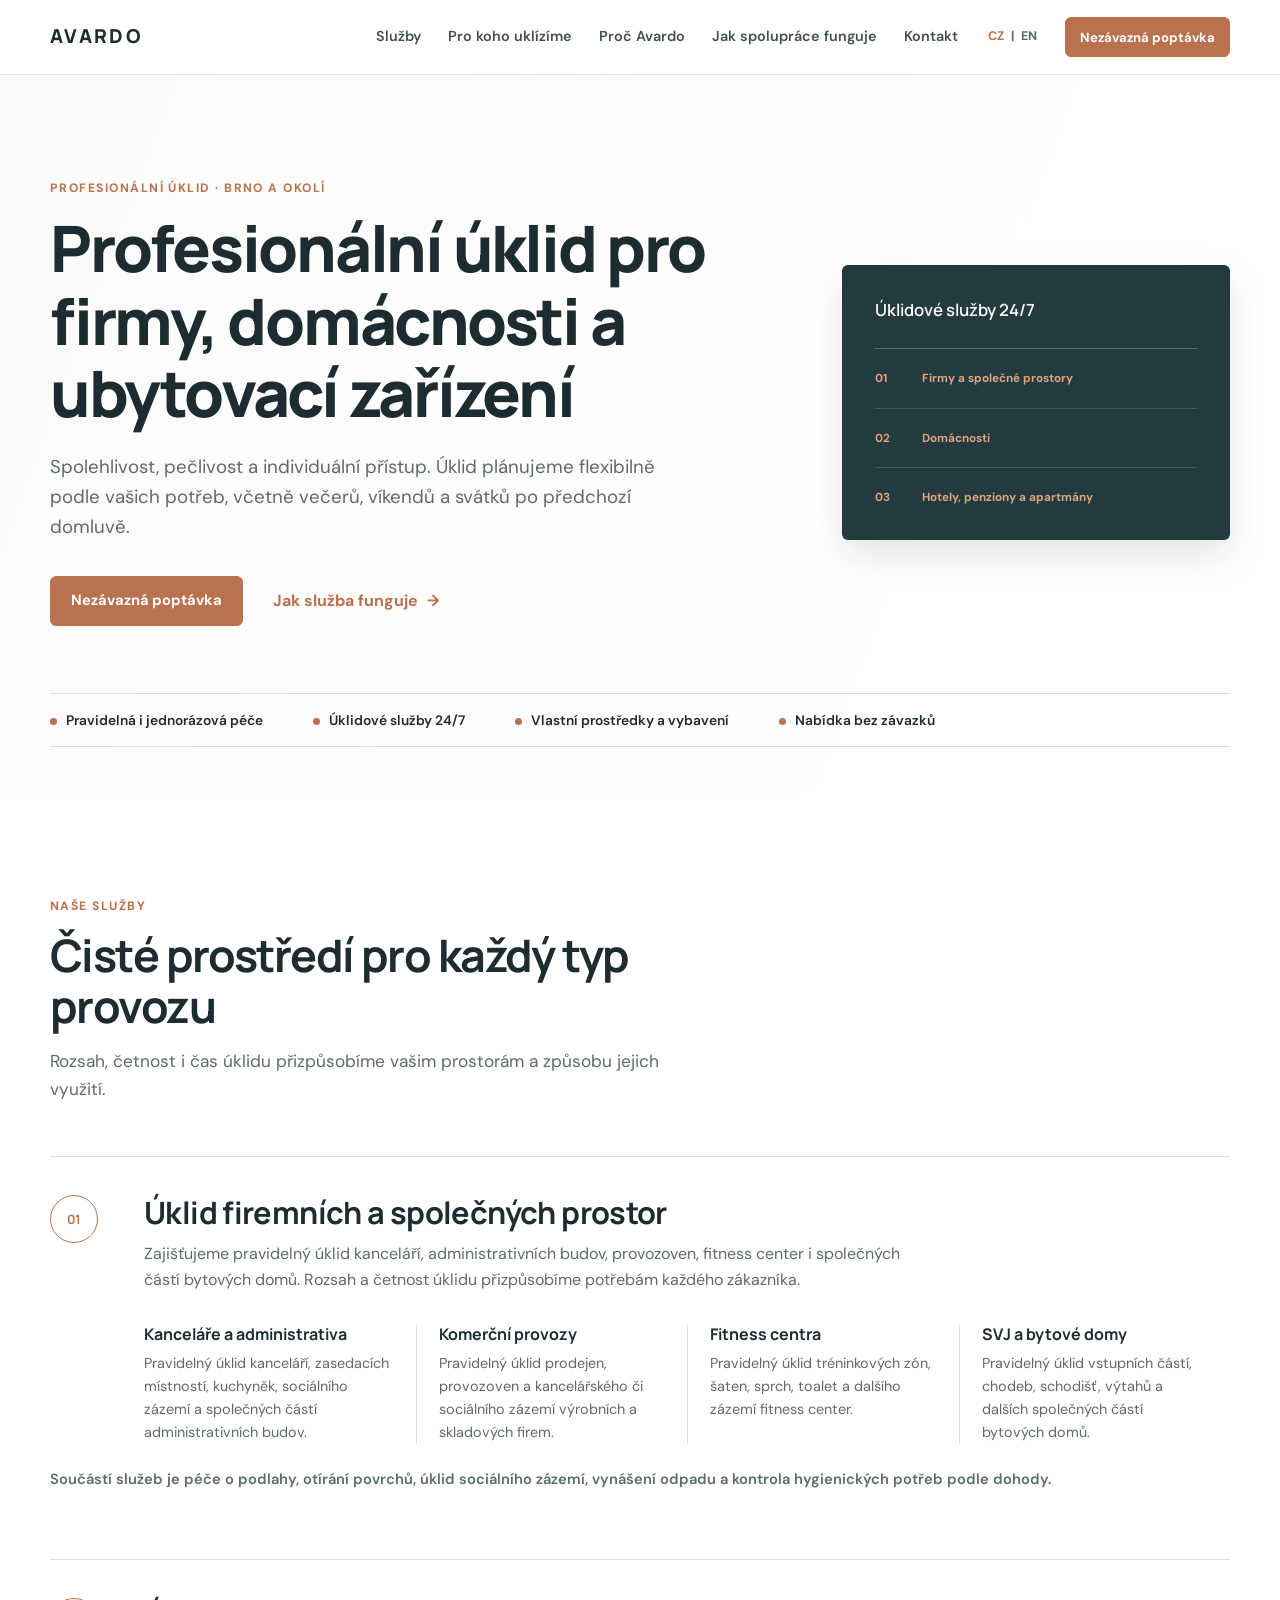
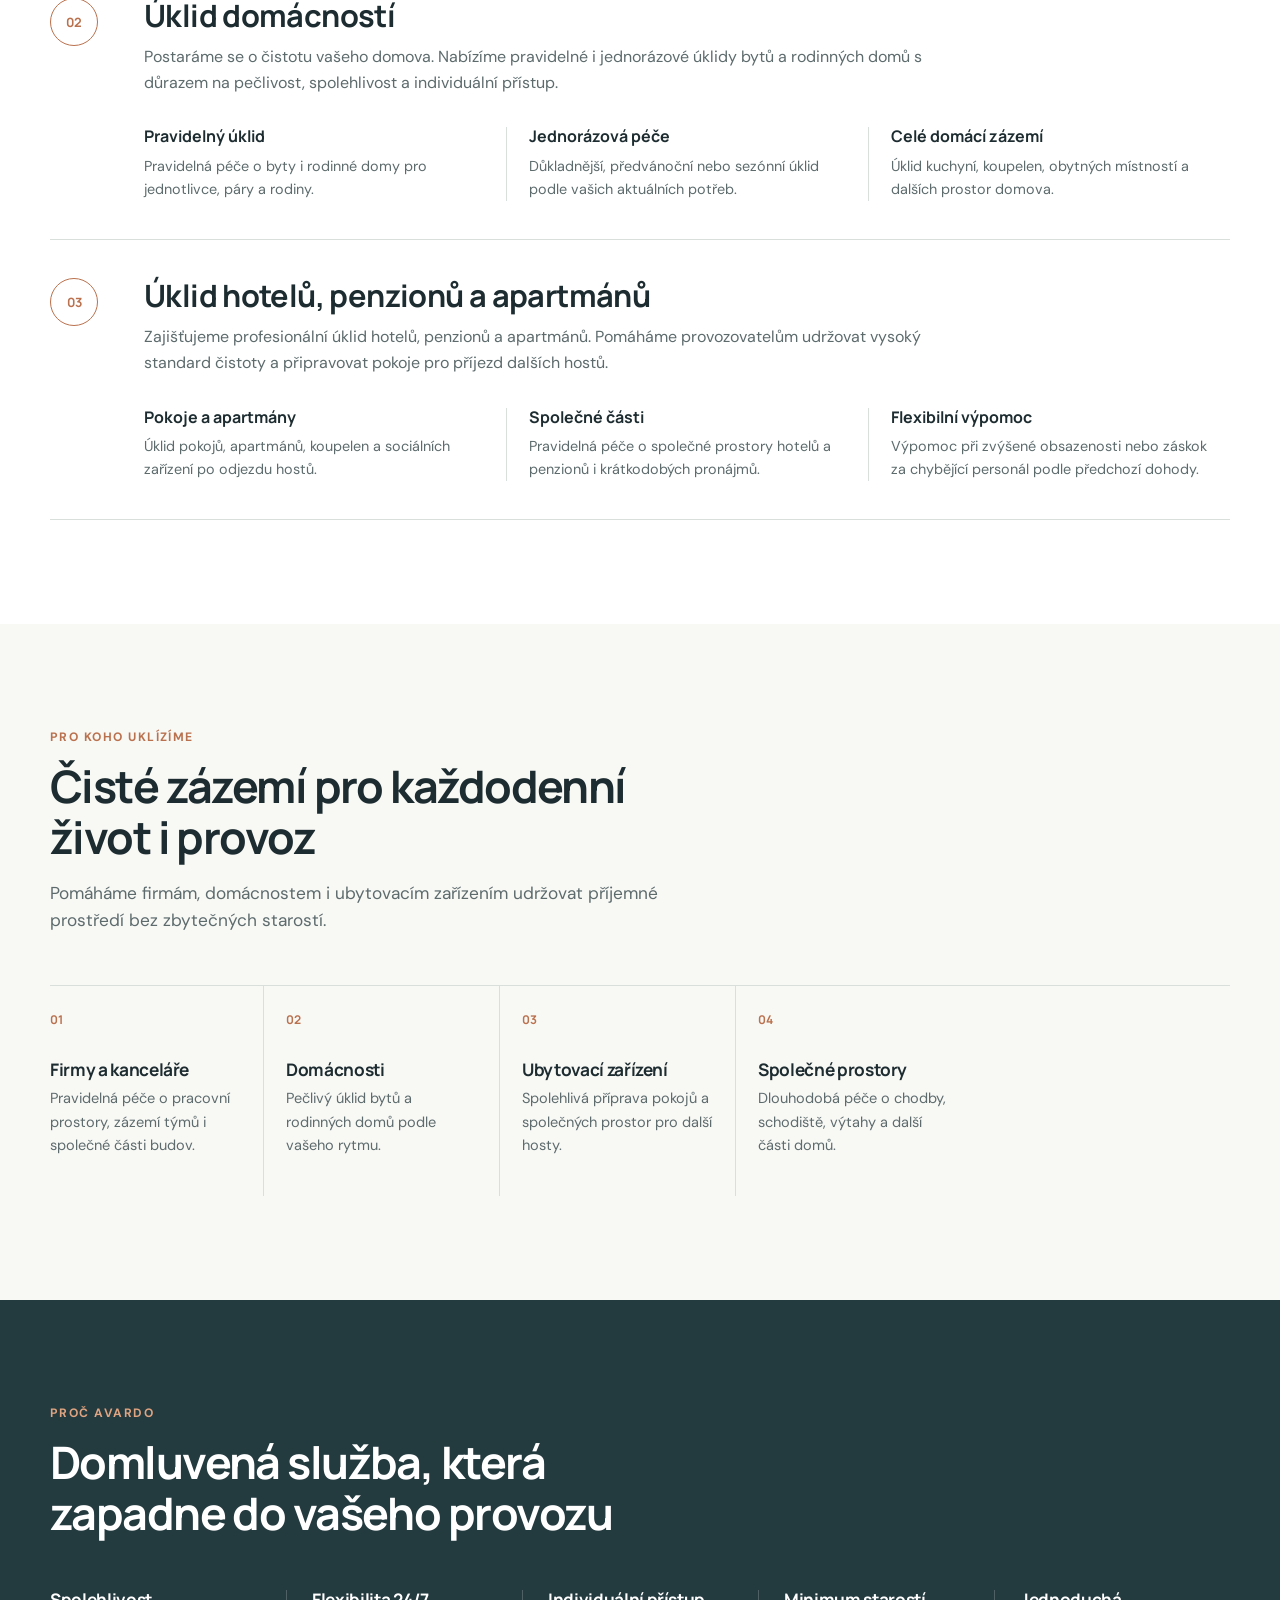
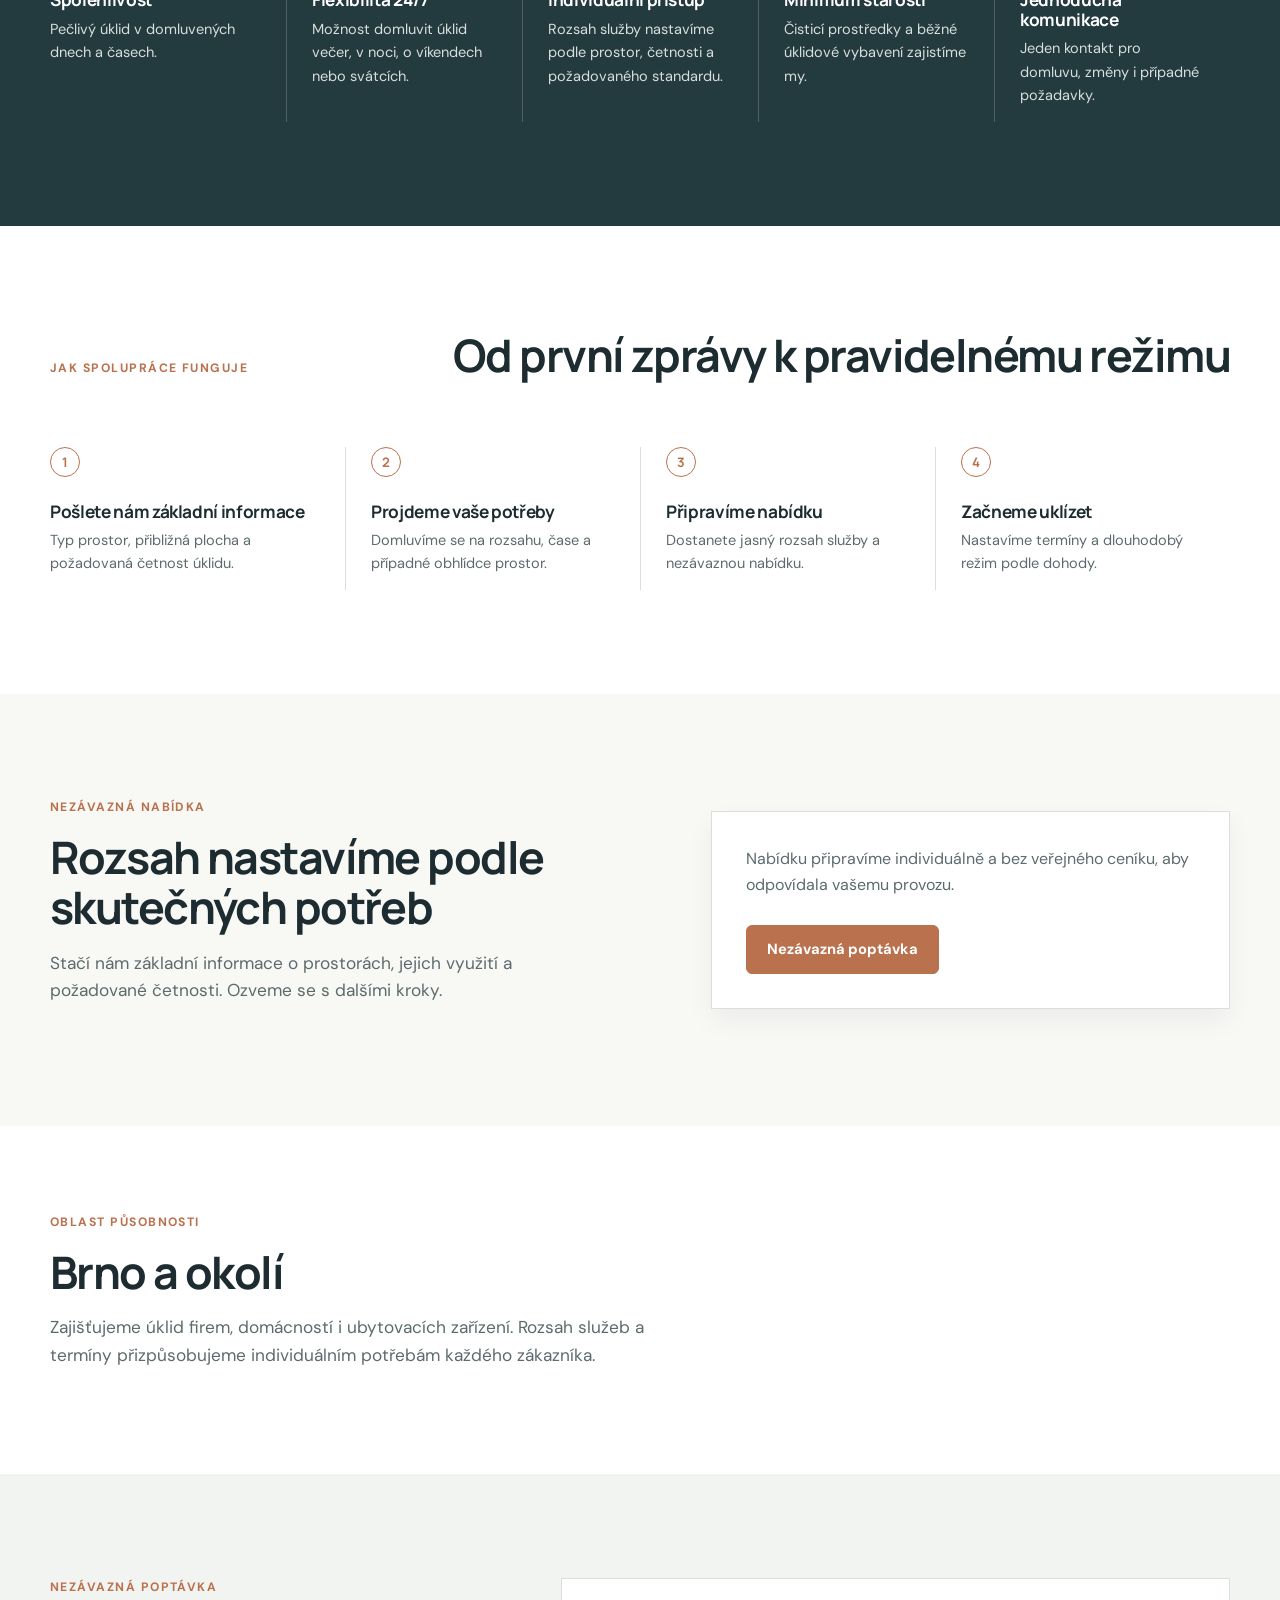
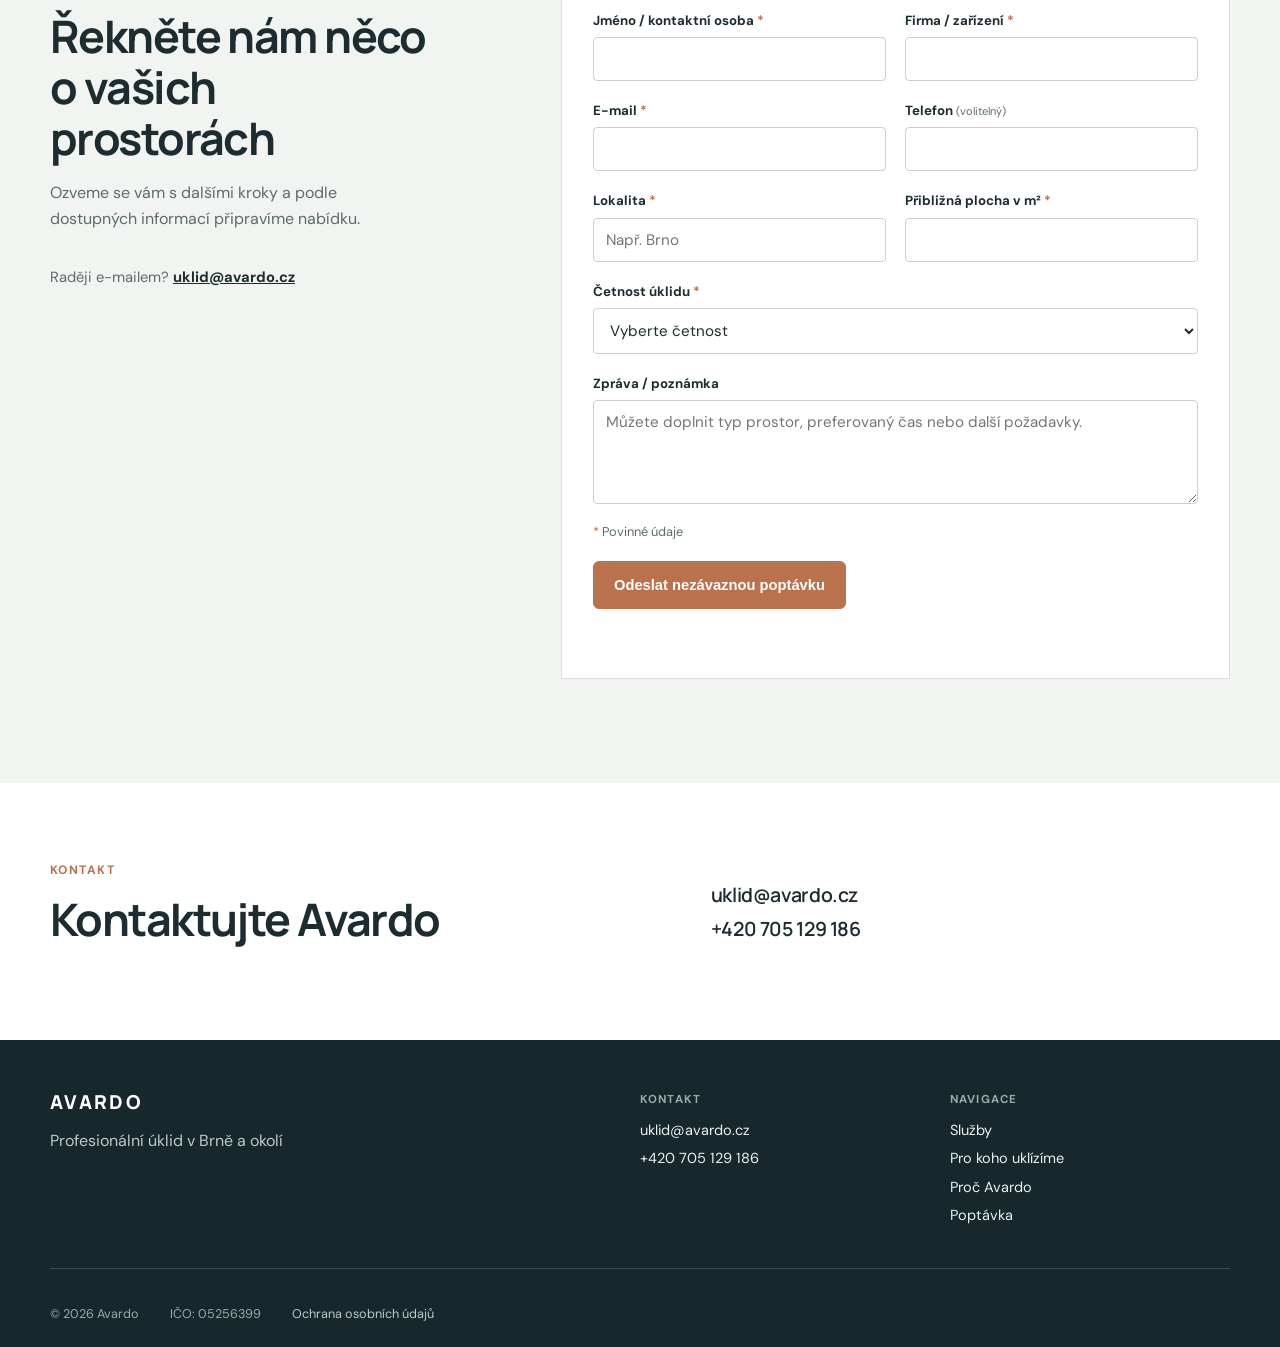
==== commit a386e89b: "Upravit kartu Brno a okoli Co-authored-by: Copilot <223556219+Copilot@users.noreply.github.com>" ====
--- a/index.html
+++ b/index.html
@@ -83,7 +83,7 @@
     <section id="proc-avardo" class="section section-dark"><div class="container"><div class="section-heading"><p class="eyebrow" data-i18n="whyEyebrow">Proč Avardo</p><h2 data-i18n="whyTitle">Domluvená služba, která zapadne do vašeho provozu</h2></div><div class="benefit-grid"><article><h3 data-i18n="why1Title">Spolehlivost</h3><p data-i18n="why1Text">Pečlivý úklid v domluvených dnech a časech.</p></article><article><h3 data-i18n="why2Title">Flexibilita 24/7</h3><p data-i18n="why2Text">Možnost domluvit úklid večer, v noci, o víkendech nebo svátcích.</p></article><article><h3 data-i18n="why3Title">Individuální přístup</h3><p data-i18n="why3Text">Rozsah služby nastavíme podle prostor, četnosti a požadovaného standardu.</p></article><article><h3 data-i18n="why4Title">Minimum starostí</h3><p data-i18n="why4Text">Čisticí prostředky a běžné úklidové vybavení zajistíme my.</p></article><article><h3 data-i18n="why5Title">Jednoduchá komunikace</h3><p data-i18n="why5Text">Jeden kontakt pro domluvu, změny i případné požadavky.</p></article></div></div></section>
     <section id="jak-to-funguje" class="section"><div class="container"><div class="section-heading process-heading"><p class="eyebrow" data-i18n="howEyebrow">Jak spolupráce funguje</p><h2 data-i18n="howTitle">Od první zprávy k pravidelnému režimu</h2></div><ol class="process-list"><li><span>1</span><div><h3 data-i18n="step1Title">Pošlete nám základní informace</h3><p data-i18n="step1Text">Typ prostor, přibližná plocha a požadovaná četnost úklidu.</p></div></li><li><span>2</span><div><h3 data-i18n="step2Title">Projdeme vaše potřeby</h3><p data-i18n="step2Text">Domluvíme se na rozsahu, čase a případné obhlídce prostor.</p></div></li><li><span>3</span><div><h3 data-i18n="step3Title">Připravíme nabídku</h3><p data-i18n="step3Text">Dostanete jasný rozsah služby a nezávaznou nabídku.</p></div></li><li><span>4</span><div><h3 data-i18n="step4Title">Začneme uklízet</h3><p data-i18n="step4Text">Nastavíme termíny a dlouhodobý režim podle dohody.</p></div></li></ol></div></section>
     <section class="section section-tint pricing"><div class="container pricing-grid"><div class="section-heading"><p class="eyebrow" data-i18n="pricingEyebrow">Nezávazná nabídka</p><h2 data-i18n="pricingTitle">Rozsah nastavíme podle skutečných potřeb</h2><p data-i18n="pricingText">Stačí nám základní informace o prostorách, jejich využití a požadované četnosti. Ozveme se s dalšími kroky.</p></div><div class="pricing-card"><p data-i18n="pricingCard">Nabídku připravíme individuálně a bez veřejného ceníku, aby odpovídala vašemu provozu.</p><a class="button" href="#poptavka" data-i18n="pricingCta">Nezávazná poptávka</a></div></div></section>
-    <section class="section coverage"><div class="container coverage-grid"><div class="section-heading"><p class="eyebrow" data-i18n="coverageEyebrow">Oblast působnosti</p><h2>Brno a okolí</h2><p data-i18n="coverageText">Primárně působíme v Brně, kde se zaměřujeme zejména na pravidelný úklid firem. Služby pro domácnosti a ubytovací zařízení i zakázky v okolí řešíme individuálně.</p></div><p class="districts" data-i18n="coverageShort">Primárně Brno<br>Individuální domluva pro okolí</p></div></section>
+    <section class="section coverage"><div class="container coverage-grid"><div class="section-heading"><p class="eyebrow" data-i18n="coverageEyebrow">Oblast působnosti</p><h2 data-i18n="coverageTitle">Brno a okolí</h2><p data-i18n="coverageText">Zajišťujeme úklid firem, domácností i ubytovacích zařízení. Rozsah služeb a termíny přizpůsobujeme individuálním potřebám každého zákazníka.</p></div></div></section>
     <section id="poptavka" class="section inquiry-section"><div class="container inquiry-grid"><div class="inquiry-intro"><p class="eyebrow" data-i18n="formEyebrow">Nezávazná poptávka</p><h2 data-i18n="formTitle">Řekněte nám něco o vašich prostorách</h2><p data-i18n="formIntro">Ozveme se vám s dalšími kroky a podle dostupných informací připravíme nabídku.</p><p class="form-contact"><span data-i18n="formEmailPrompt">Raději e-mailem?</span> <a href="mailto:uklid@avardo.cz">uklid@avardo.cz</a></p></div><form class="inquiry-form" id="inquiry-form" method="post" data-endpoint="https://formspree.io/f/xppwekqz" novalidate><div class="form-grid"><div class="field"><label for="name" data-i18n="nameLabel">Jméno / kontaktní osoba <em>*</em></label><input id="name" name="name" type="text" autocomplete="name" required></div><div class="field"><label for="company" data-i18n="companyLabel">Firma / zařízení <em>*</em></label><input id="company" name="company" type="text" autocomplete="organization" required></div><div class="field"><label for="email" data-i18n="emailLabel">E-mail <em>*</em></label><input id="email" name="email" type="email" autocomplete="email" required></div><div class="field"><label for="phone" data-i18n="phoneLabel">Telefon <small data-i18n="optional">(volitelný)</small></label><input id="phone" name="phone" type="tel" autocomplete="tel"></div><div class="field"><label for="location" data-i18n="locationLabel">Lokalita <em>*</em></label><input id="location" name="location" type="text" data-i18n-placeholder="locationPlaceholder" placeholder="Např. Brno" required></div><div class="field"><label for="area" data-i18n="areaLabel">Přibližná plocha v m² <em>*</em></label><input id="area" name="area" type="number" min="1" inputmode="numeric" required></div><div class="field field-full"><label for="frequency" data-i18n="frequencyLabel">Četnost úklidu <em>*</em></label><select id="frequency" name="frequency" required><option value="" data-i18n="frequencyChoose">Vyberte četnost</option><option data-i18n="frequency1">1× týdně</option><option data-i18n="frequency2">2× týdně</option><option data-i18n="frequency3">3× týdně</option><option data-i18n="frequency5">5× týdně</option><option data-i18n="frequencyOther">Jiná</option></select></div><div class="field field-full"><label for="message" data-i18n="messageLabel">Zpráva / poznámka</label><textarea id="message" name="message" rows="4" data-i18n-placeholder="messagePlaceholder" placeholder="Můžete doplnit typ prostor, preferovaný čas nebo další požadavky."></textarea></div></div><p class="required-note" data-i18n="requiredNote"><em>*</em> Povinné údaje</p><button class="button" type="submit" data-i18n="submit">Odeslat nezávaznou poptávku</button><p id="form-status" class="form-status" aria-live="polite"></p></form></div></section>
     <section id="kontakt" class="section contact-section"><div class="container contact-grid"><div><p class="eyebrow" data-i18n="contactEyebrow">Kontakt</p><h2 data-i18n="contactTitle">Kontaktujte Avardo</h2></div><div class="contact-details"><a href="mailto:uklid@avardo.cz">uklid@avardo.cz</a><a href="tel:+420705129186">+420 705 129 186</a></div></div></section>
   </main>
--- a/styles.css
+++ b/styles.css
@@ -20,7 +20,7 @@
 .services-layout { display:grid; grid-template-columns:.8fr 1.2fr; gap:11%; }.check-list { padding:0; margin:0; list-style:none; columns:2; border-top:1px solid var(--line); }.check-list li { position:relative; break-inside:avoid; padding:14px 6px 14px 24px; border-bottom:1px solid var(--line); font-weight:600; font-size:.93rem; }.check-list li::before { content:""; position:absolute; left:1px; top:21px; width:8px; height:8px; border-radius:50%; background:var(--accent); }.service-note { margin:24px 0 29px; color:var(--muted); font-weight:600; }.supply-note { padding:25px 28px; border-left:3px solid var(--accent); background:var(--paper); }.supply-note .eyebrow { margin-bottom:8px; }.supply-note h3 { margin-bottom:8px; font-size:1.16rem; }.supply-note p:last-child { color:var(--muted); margin-bottom:0; font-size:.94rem; }
 .section-dark { background:var(--pine); color:#fff; }.section-dark .eyebrow { color:#dfa481; }.benefit-grid { display:grid; grid-template-columns:repeat(5,1fr); margin-top:52px; }.benefit-grid article { padding:0 25px; border-left:1px solid rgb(255 255 255 / .2); }.benefit-grid article:first-child { padding-left:0; border:0; }.benefit-grid p { color:#d8dfdc; font-size:.91rem; }
 .process-heading { max-width:none; display:flex; align-items:baseline; justify-content:space-between; }.process-list { display:grid; grid-template-columns:repeat(4,1fr); padding:0; margin:49px 0 0; list-style:none; counter-reset:process; }.process-list li { padding:0 25px; border-left:1px solid var(--line); }.process-list li:first-child { padding-left:0; border:0; }.process-list li>span { display:flex; align-items:center; justify-content:center; width:30px; height:30px; margin-bottom:25px; color:var(--accent); border:1px solid var(--accent); border-radius:50%; font:700 .82rem Manrope,sans-serif; }.process-list p { color:var(--muted); font-size:.91rem; }
-.pricing-grid,.coverage-grid,.contact-grid { display:grid; grid-template-columns:1fr 1fr; align-items:center; gap:12%; }.pricing-card { padding:34px; background:white; border:1px solid var(--line); box-shadow:0 12px 26px rgb(27 49 51 / .05); }.pricing-card p { color:var(--muted); }.pricing-card .button { margin-top:11px; }
+.pricing-grid,.contact-grid { display:grid; grid-template-columns:1fr 1fr; align-items:center; gap:12%; }.coverage-grid { display:grid; grid-template-columns:1fr; align-items:center; }.pricing-card { padding:34px; background:white; border:1px solid var(--line); box-shadow:0 12px 26px rgb(27 49 51 / .05); }.pricing-card p { color:var(--muted); }.pricing-card .button { margin-top:11px; }
 .coverage { padding-block:87px; }.districts { color:var(--pine); max-width:480px; font:600 clamp(1.2rem,2.2vw,1.75rem)/1.65 Manrope,sans-serif; letter-spacing:-.03em; }.districts span { color:var(--accent); padding-inline:4px; }
 .inquiry-section { background:#f2f4f1; }.inquiry-grid { display:grid; grid-template-columns:.74fr 1.26fr; gap:10%; }.inquiry-intro>p:not(.eyebrow) { color:var(--muted); max-width:350px; }.form-contact { margin-top:35px; font-size:.92rem; }.form-contact a { color:var(--ink); font-weight:700; }.inquiry-form { padding:31px; background:white; border:1px solid var(--line); }.form-grid { display:grid; grid-template-columns:1fr 1fr; gap:19px; }.field { display:flex; flex-direction:column; gap:6px; }.field-full { grid-column:1/-1; }.field label { font-weight:700; font-size:.83rem; }.field em,.required-note em { color:var(--accent); font-style:normal; }.field small { color:var(--muted); font-weight:400; } input,select,textarea { width:100%; padding:11px 12px; color:var(--ink); border:1px solid #c9d1cc; border-radius:4px; background:white; font:400 .95rem "DM Sans",sans-serif; } select { min-height:43px; } textarea { resize:vertical; }.required-note { color:var(--muted); margin:18px 0; font-size:.8rem; }.form-status { min-height:24px; margin:14px 0 0; font-size:.88rem; font-weight:600; }.form-status.error { color:#a64031; }.form-status.success { color:#356848; }
 .contact-section { padding-block:78px; }.contact-details { display:flex; flex-direction:column; gap:7px; }.contact-details a { font:600 1.22rem Manrope,sans-serif; letter-spacing:-.02em; text-decoration:none; }.contact-details a:hover { color:var(--accent); }.contact-details p { margin:7px 0 0; color:var(--muted); }
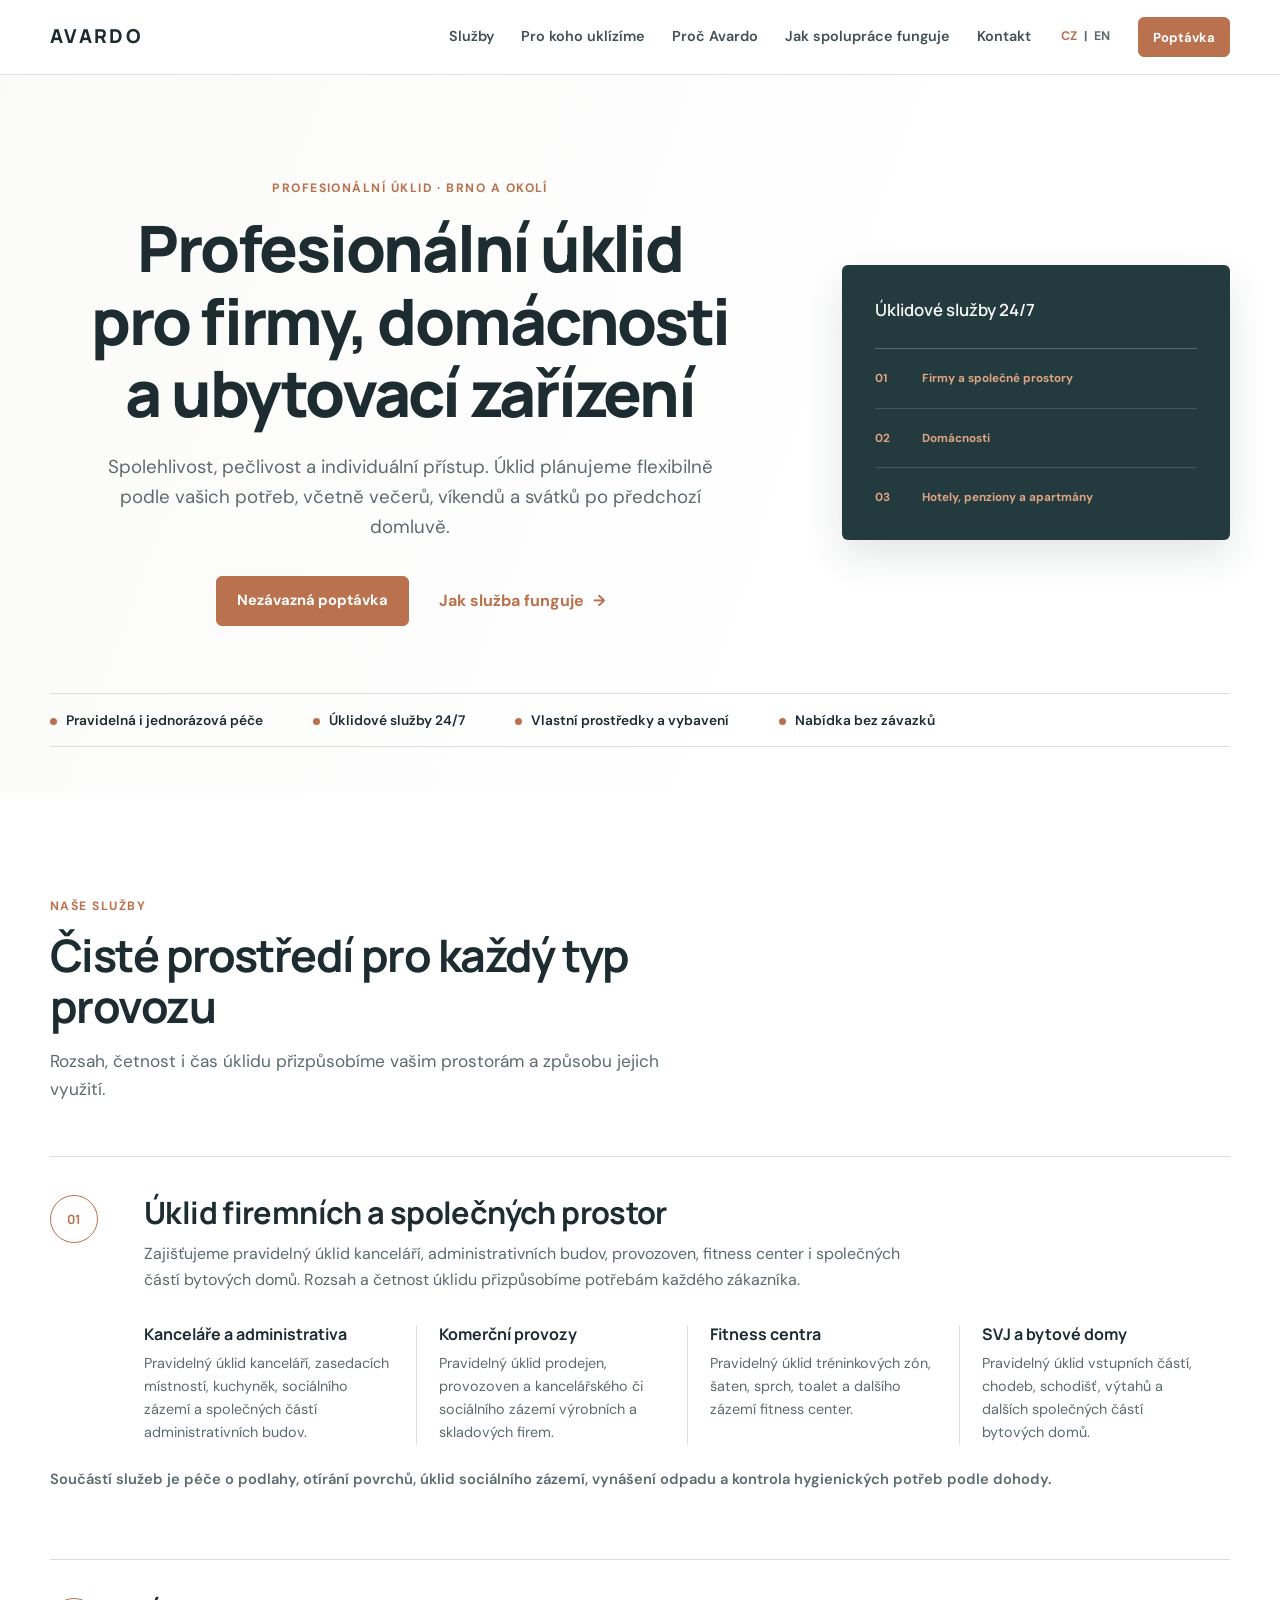
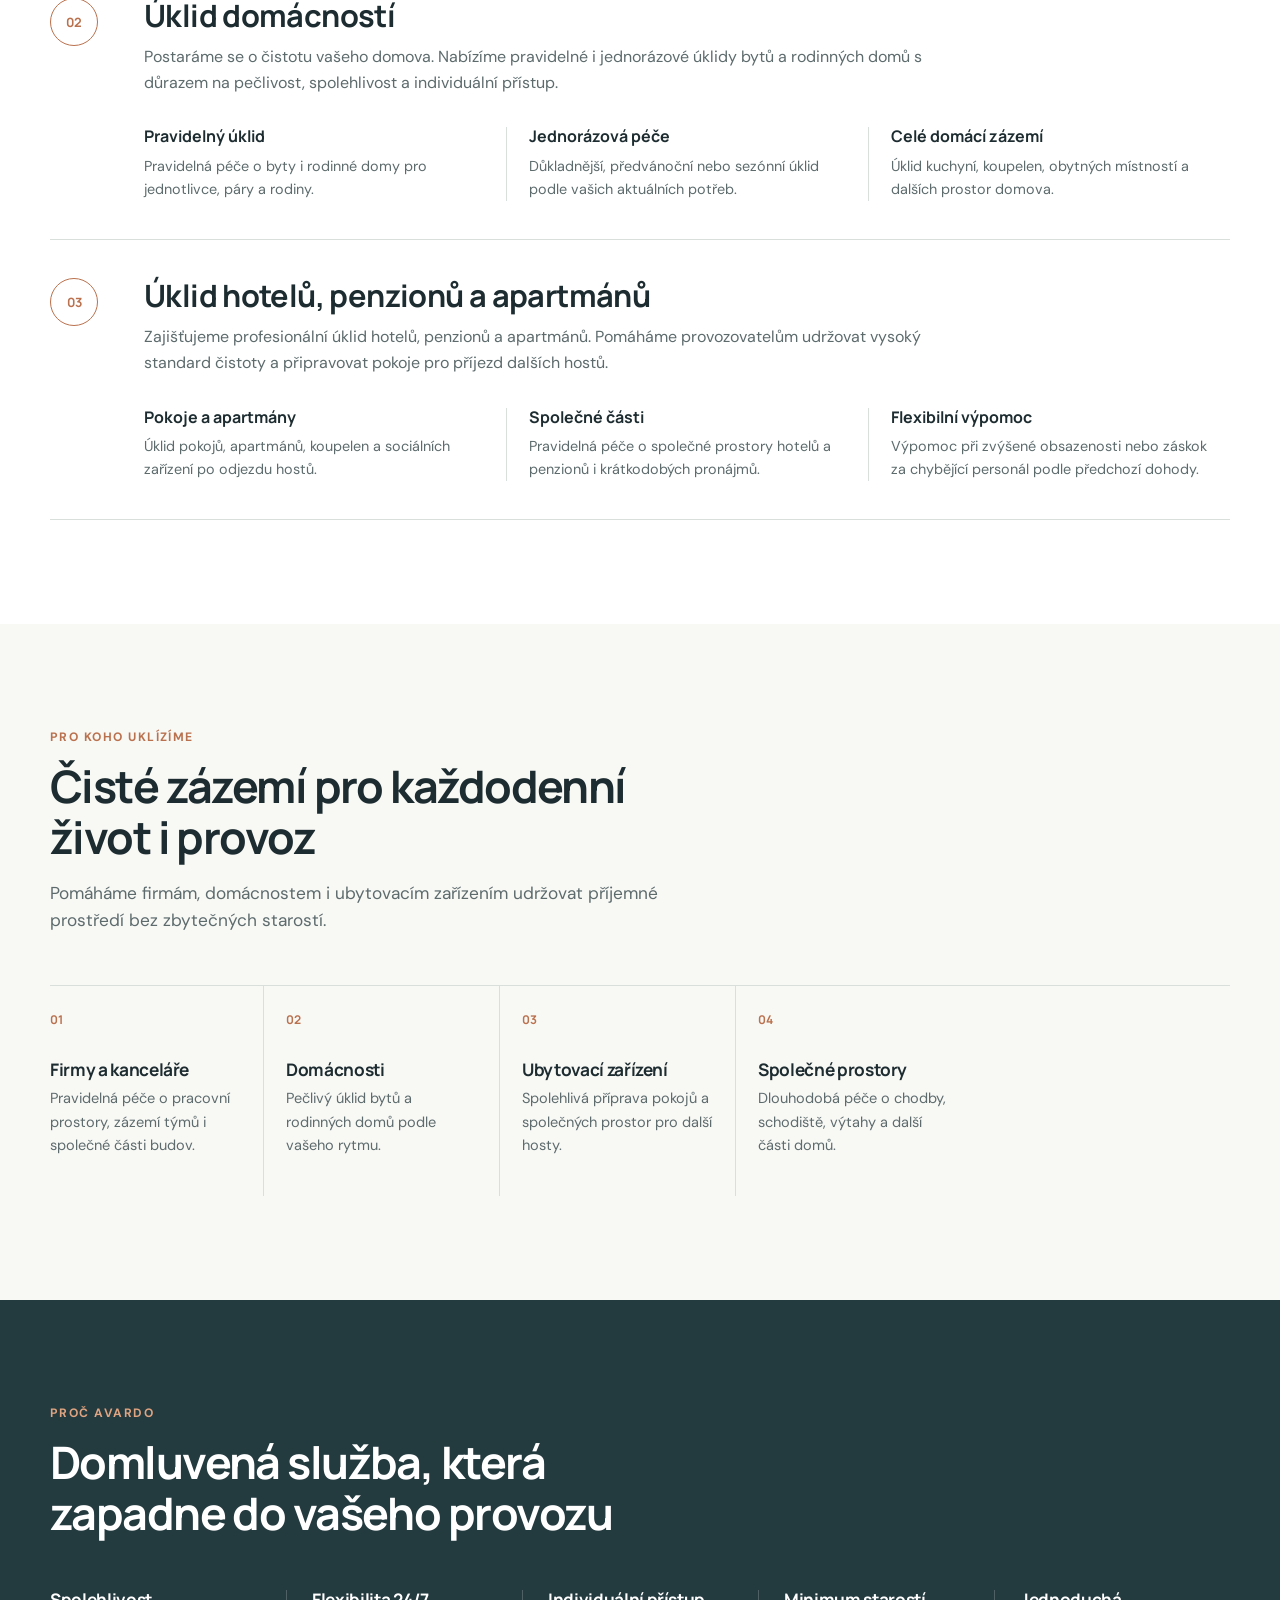
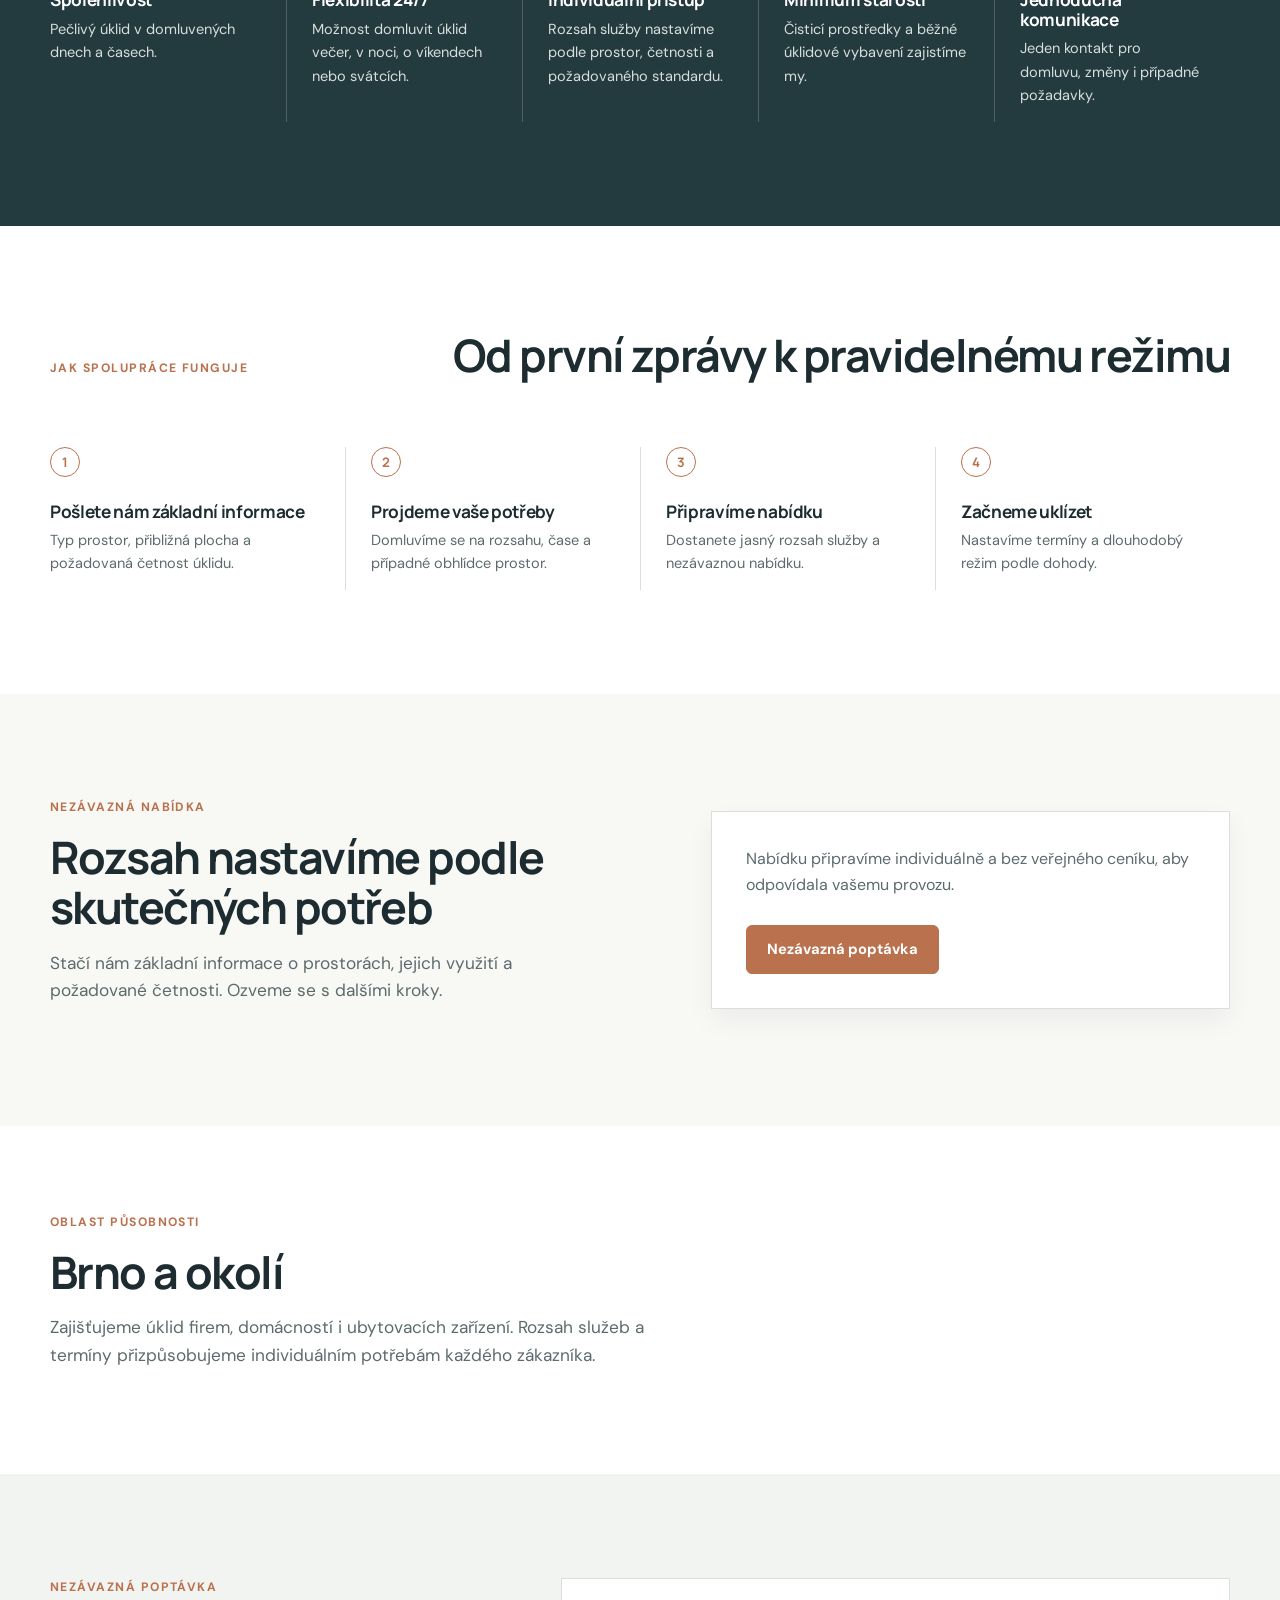
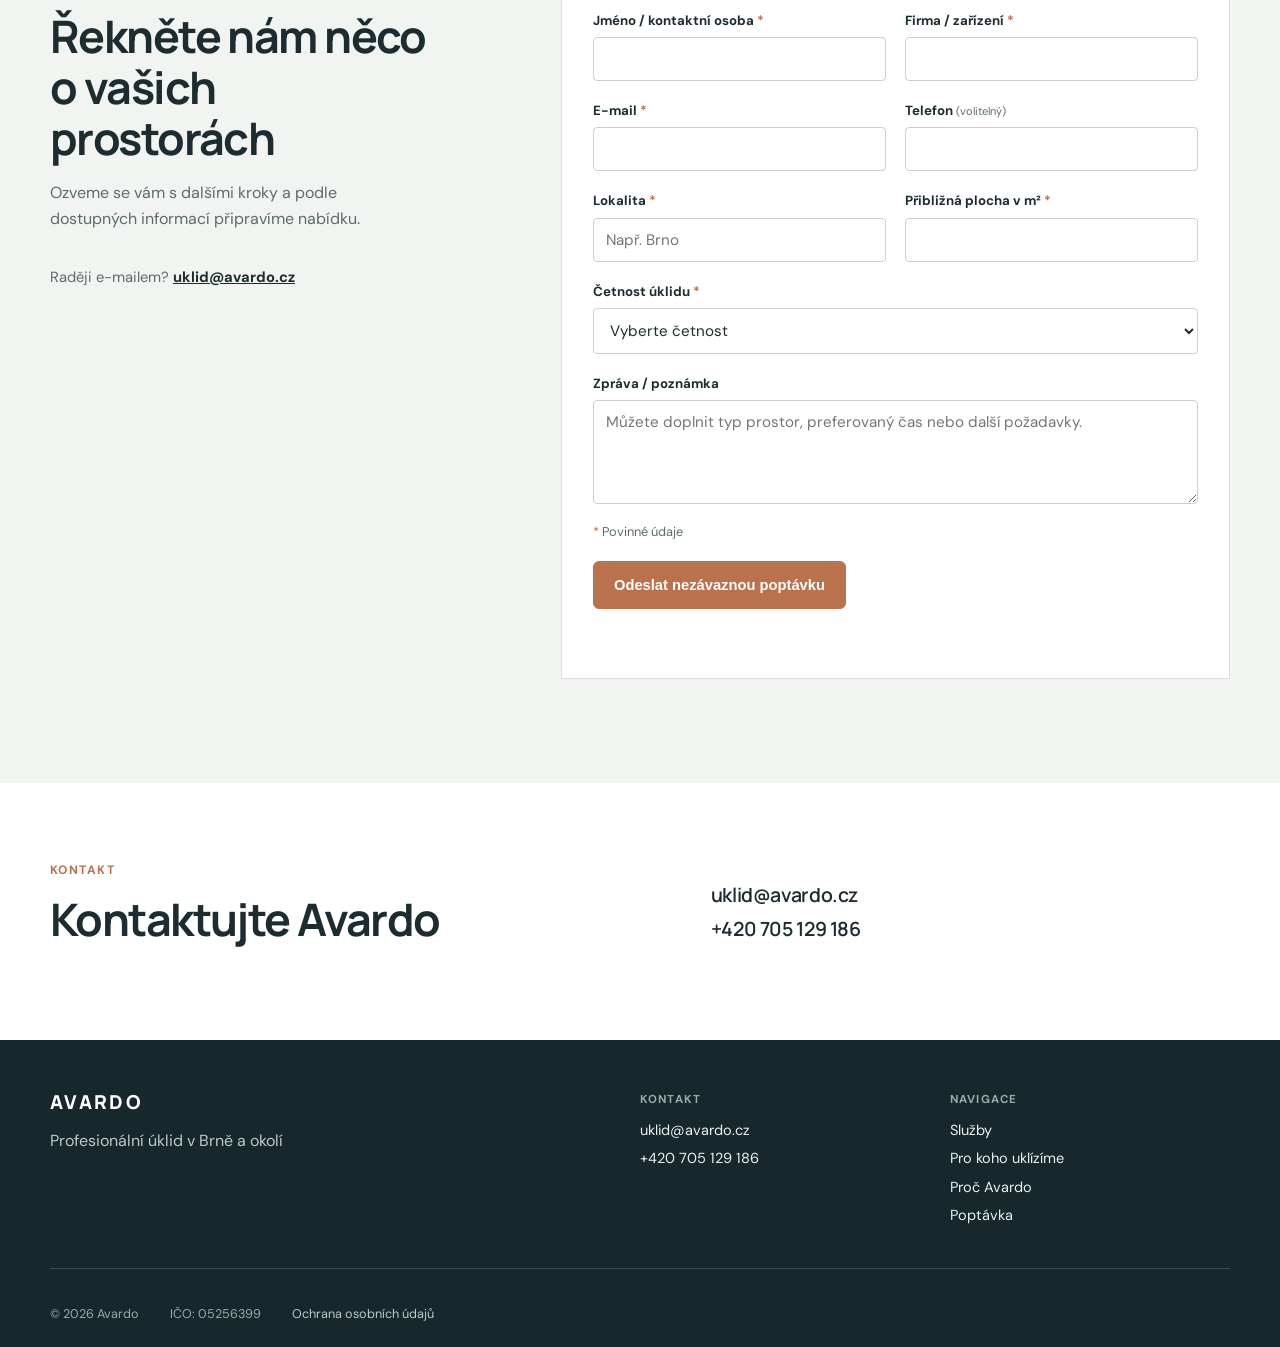
==== commit 0dcb46a9: "Zajistit spolehlive prepinani jazyku Co-authored-by: Copilot <223556219+Copilot@users.noreply.github" ====
--- a/index.html
+++ b/index.html
@@ -17,7 +17,7 @@
   <link rel="alternate" hreflang="cs" href="https://avardo.cz/">
   <link rel="alternate" hreflang="en" href="https://avardo.cz/?lang=en">
   <link rel="icon" href="favicon.svg" type="image/svg+xml">
-  <link rel="stylesheet" href="styles.css">
+  <link rel="stylesheet" href="styles.css?v=3">
   <title>Avardo | Profesionální úklid v Brně</title>
   <script type="application/ld+json">
     {
@@ -88,6 +88,6 @@
     <section id="kontakt" class="section contact-section"><div class="container contact-grid"><div><p class="eyebrow" data-i18n="contactEyebrow">Kontakt</p><h2 data-i18n="contactTitle">Kontaktujte Avardo</h2></div><div class="contact-details"><a href="mailto:uklid@avardo.cz">uklid@avardo.cz</a><a href="tel:+420705129186">+420 705 129 186</a></div></div></section>
   </main>
   <footer class="site-footer"><div class="container footer-grid"><div><a class="brand" href="#uvod">AVARDO</a><p data-i18n="footerTagline">Profesionální úklid v Brně a okolí</p></div><div><p class="footer-label" data-i18n="footerContact">Kontakt</p><a href="mailto:uklid@avardo.cz">uklid@avardo.cz</a><a href="tel:+420705129186">+420 705 129 186</a></div><div><p class="footer-label" data-i18n="footerNav">Navigace</p><a href="#sluzby" data-i18n="navServices">Služby</a><a href="#pro-koho" data-i18n="navAudience">Pro koho uklízíme</a><a href="#proc-avardo" data-i18n="navWhy">Proč Avardo</a><a href="#poptavka" data-i18n="navCta">Poptávka</a></div></div><div class="container footer-bottom"><span>© <span id="current-year"></span> Avardo</span><span>IČO: 05256399</span><a href="ochrana-osobnich-udaju.html" data-i18n="privacy">Ochrana osobních údajů</a></div></footer>
-  <script src="script.js"></script>
+  <script src="script.js?v=3"></script>
 </body>
 </html>
--- a/styles.css
+++ b/styles.css
@@ -12,7 +12,7 @@
 .site-header { position:sticky; top:0; z-index:10; background:rgb(255 255 255 / .94); border-bottom:1px solid rgb(217 224 220 / .85); backdrop-filter:blur(10px); }.nav-wrap { min-height:74px; display:flex; align-items:center; justify-content:space-between; }
 .brand { font:800 1.2rem/1 Manrope,sans-serif; letter-spacing:.12em; text-decoration:none; }.primary-nav { display:flex; align-items:center; gap:27px; }.primary-nav>a:not(.button) { color:#405054; font-size:.9rem; font-weight:600; text-decoration:none; }.primary-nav>a:not(.button):hover { color:var(--accent); }
 .button { display:inline-flex; align-items:center; justify-content:center; min-height:48px; padding:12px 20px; border:1px solid var(--accent); border-radius:var(--radius); background:var(--accent); color:white; font-weight:700; font-size:.92rem; text-decoration:none; cursor:pointer; transition:background .18s,transform .18s,border-color .18s; }.button:hover { background:#a95f3d; border-color:#a95f3d; transform:translateY(-1px); }.button-small { min-height:40px; padding:8px 14px; font-size:.82rem; }.menu-toggle { display:none; }.language-switch { display:flex; align-items:center; gap:6px; margin-left:2px; color:var(--muted); font-size:.78rem; font-weight:700; }.language-switch button { padding:3px 1px; border:0; background:none; color:var(--muted); font:inherit; cursor:pointer; }.language-switch button.is-active,.language-switch button:hover { color:var(--accent); }
-.hero { padding:104px 0 46px; background:linear-gradient(110deg,#fafbf9 0%,#fff 70%); }.hero-grid { display:grid; grid-template-columns:minmax(0,1.3fr) minmax(290px,.7fr); align-items:center; gap:72px; }.lead { max-width:640px; color:var(--muted); font-size:1.17rem; }.hero-actions { display:flex; align-items:center; gap:25px; margin-top:34px; }.text-link { font-weight:700; text-decoration:none; }.text-link span { color:var(--accent); margin-left:5px; transition:margin .15s; }.text-link:hover span { margin-left:9px; }
+.hero { padding:104px 0 46px; background:linear-gradient(110deg,#fafbf9 0%,#fff 70%); }.hero-grid { display:grid; grid-template-columns:minmax(0,1.3fr) minmax(290px,.7fr); align-items:center; gap:72px; }.hero-copy { text-align:center; }.hero-copy h1 { max-width:700px; margin-inline:auto; text-wrap:balance; }.lead { max-width:640px; margin-inline:auto; color:var(--muted); font-size:1.17rem; }.hero-actions { display:flex; align-items:center; justify-content:center; gap:25px; margin-top:34px; }.text-link { font-weight:700; text-decoration:none; }.text-link span { color:var(--accent); margin-left:5px; transition:margin .15s; }.text-link:hover span { margin-left:9px; }
 .hero-panel { padding:33px; background:var(--pine); color:#f8f8f5; border-radius:var(--radius); box-shadow:0 16px 38px rgb(26 47 49 / .12); }.panel-label { font:600 1.05rem Manrope,sans-serif; }.panel-line { height:1px; background:rgb(255 255 255 / .25); margin:27px 0 0; }.hero-panel ul { padding:0; margin:0; list-style:none; }.hero-panel li { display:grid; grid-template-columns:34px 1fr; gap:13px; padding:20px 0; border-bottom:1px solid rgb(255 255 255 / .15); font-size:.93rem; }.hero-panel li:last-child { border:0; padding-bottom:0; }.hero-panel li span { color:#dfa481; font-size:.73rem; font-weight:700; }
 .trust-points { display:flex; flex-wrap:wrap; gap:0; margin-top:67px; border-top:1px solid var(--line); border-bottom:1px solid var(--line); }.trust-points span { padding:15px 25px 15px 0; margin-right:25px; font-size:.86rem; font-weight:600; }.trust-points span::before { content:""; display:inline-block; width:7px; height:7px; margin-right:9px; background:var(--accent); border-radius:50%; }
 .space-list { display:grid; grid-template-columns:repeat(5,1fr); gap:0; margin-top:50px; border-top:1px solid var(--line); }.space-list article { min-height:210px; padding:25px 22px 12px 0; margin-right:22px; border-right:1px solid var(--line); }.space-list article:last-child { border:0; }.space-list p { color:var(--muted); font-size:.91rem; }.item-number { color:var(--accent); display:block; margin-bottom:32px; font:700 .75rem Manrope,sans-serif; }
